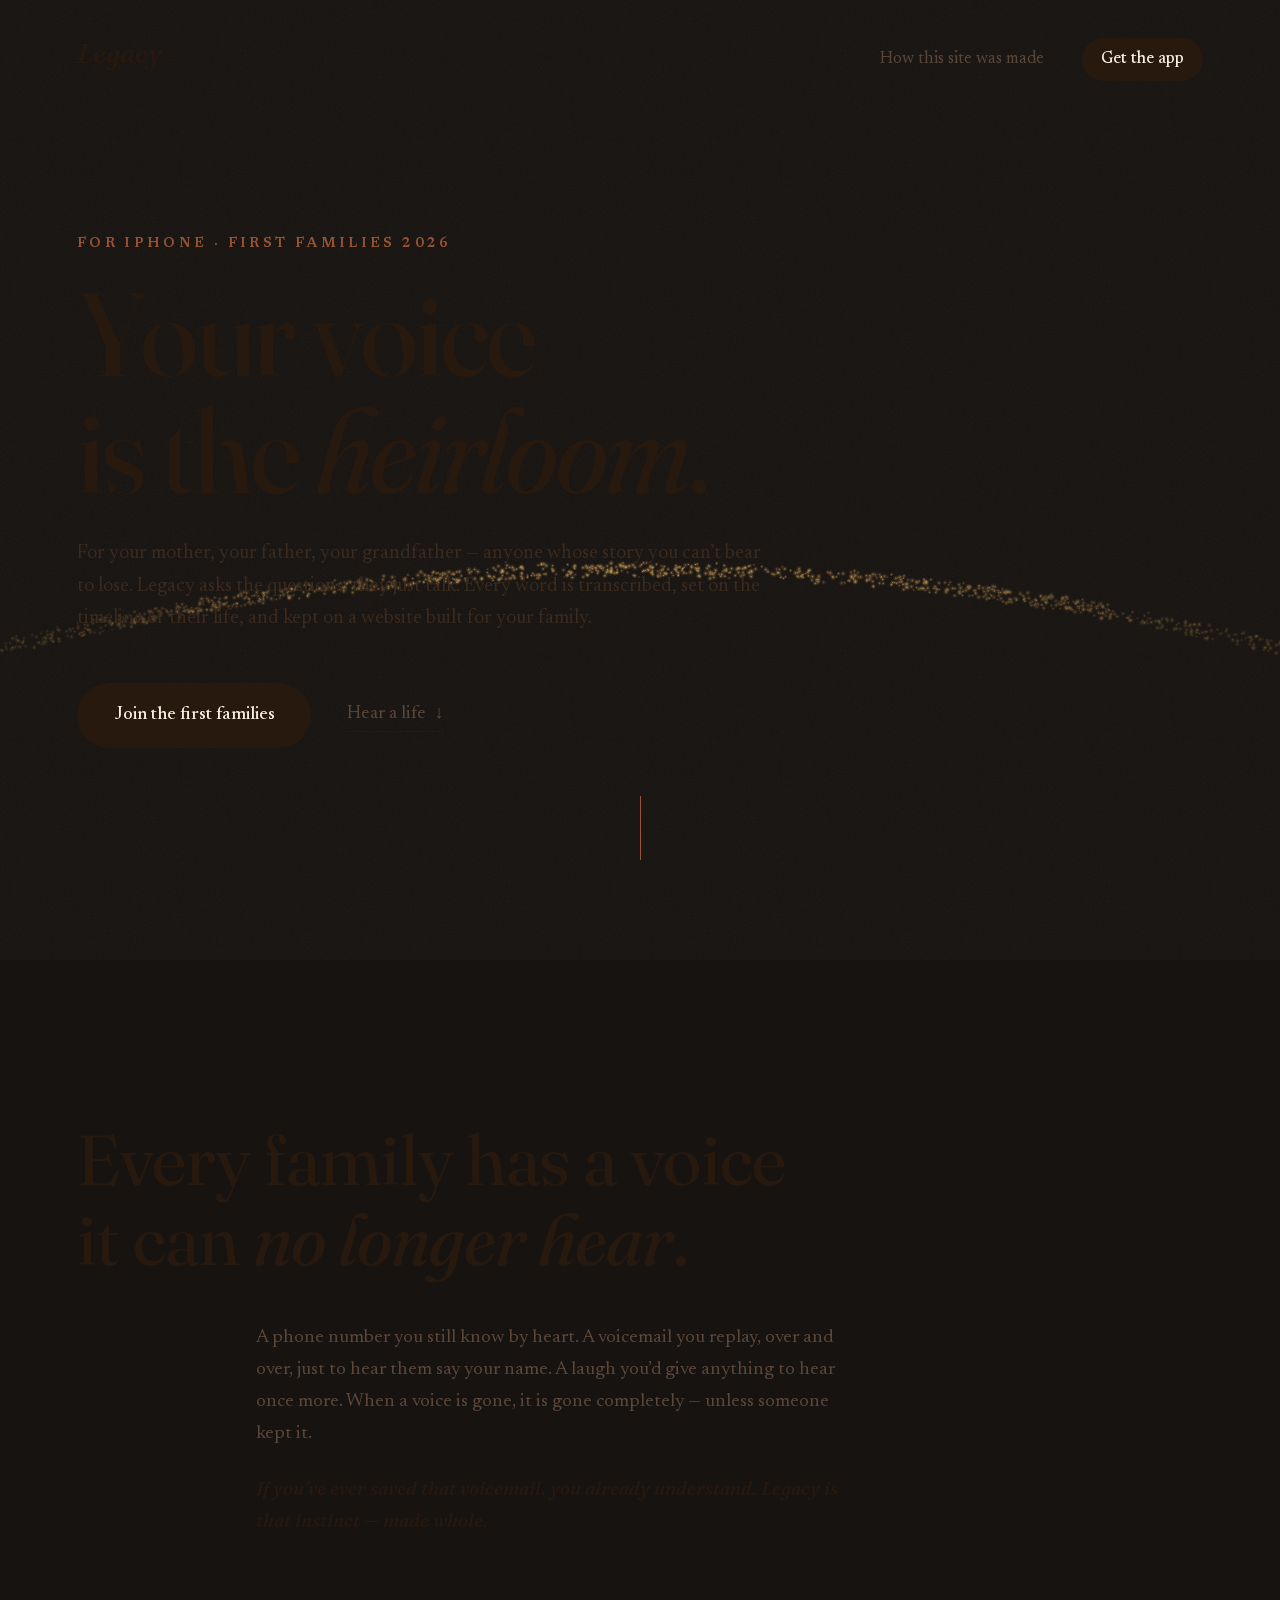
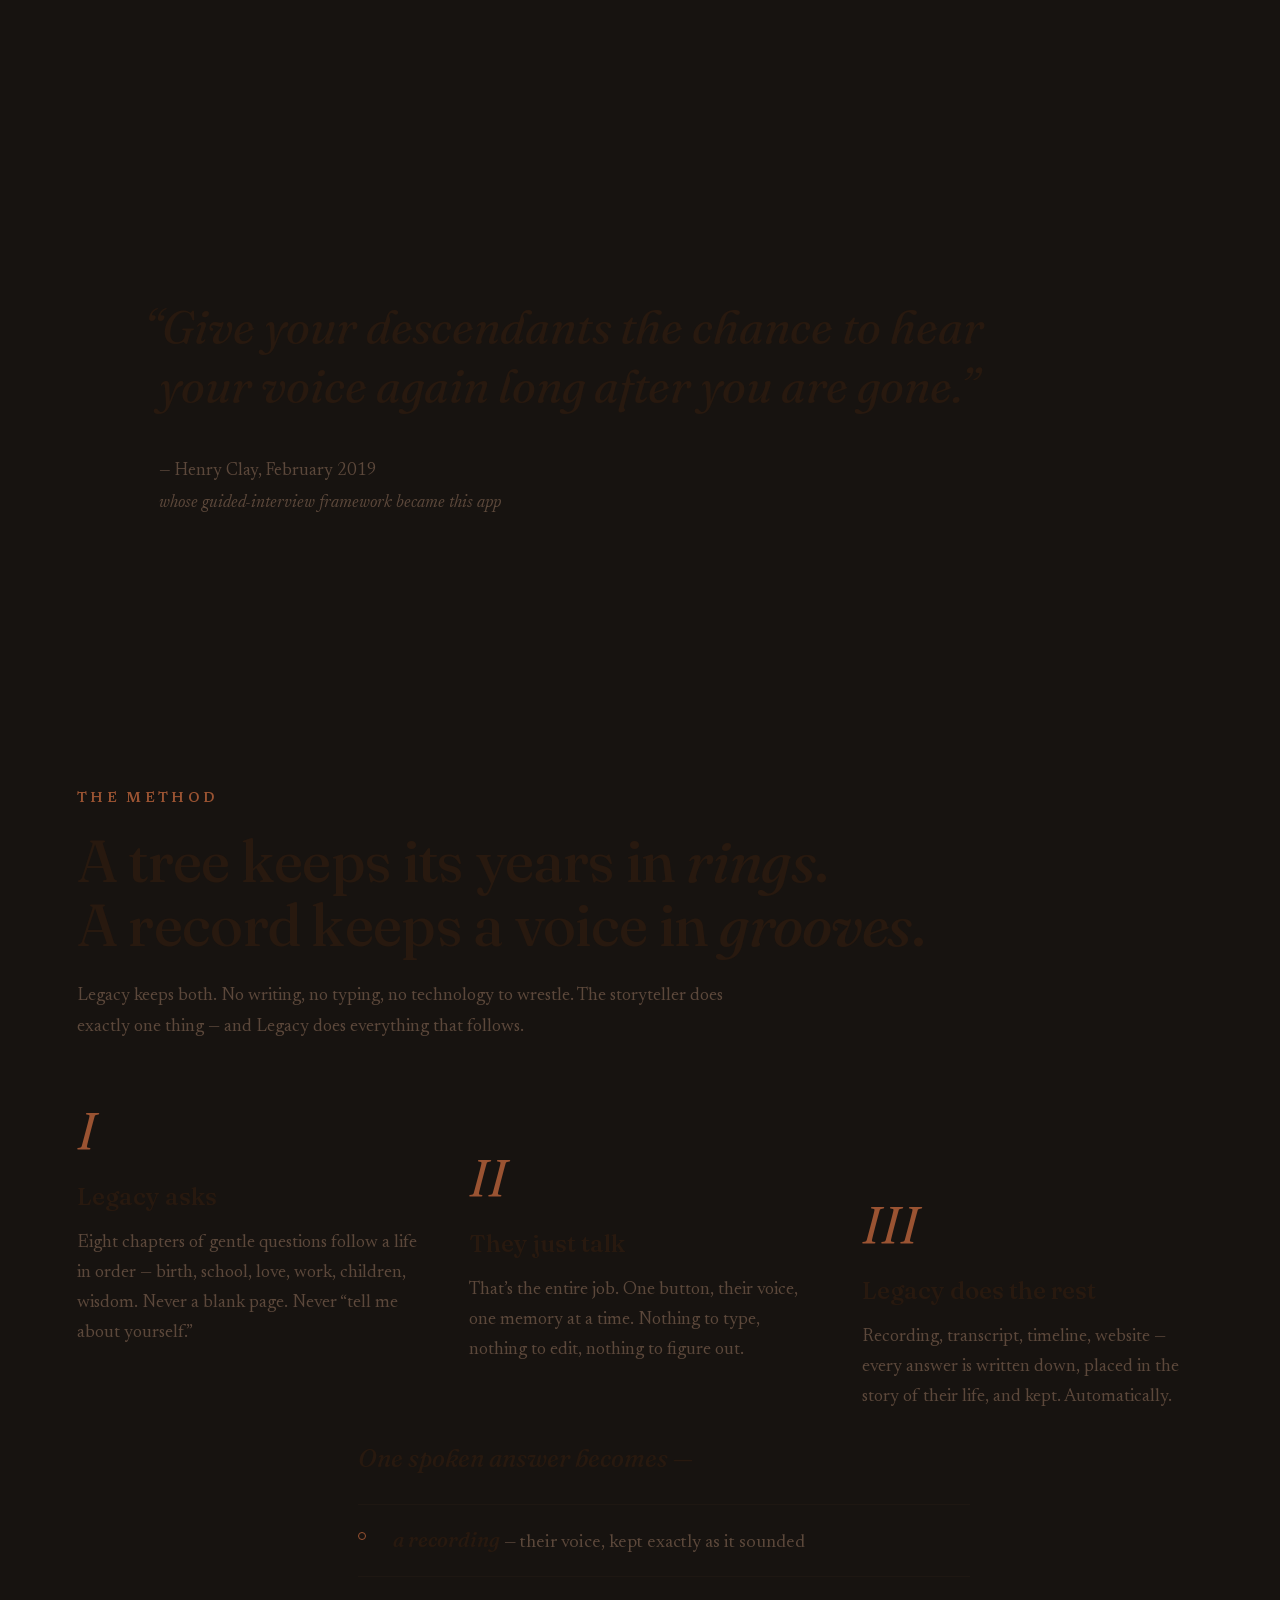
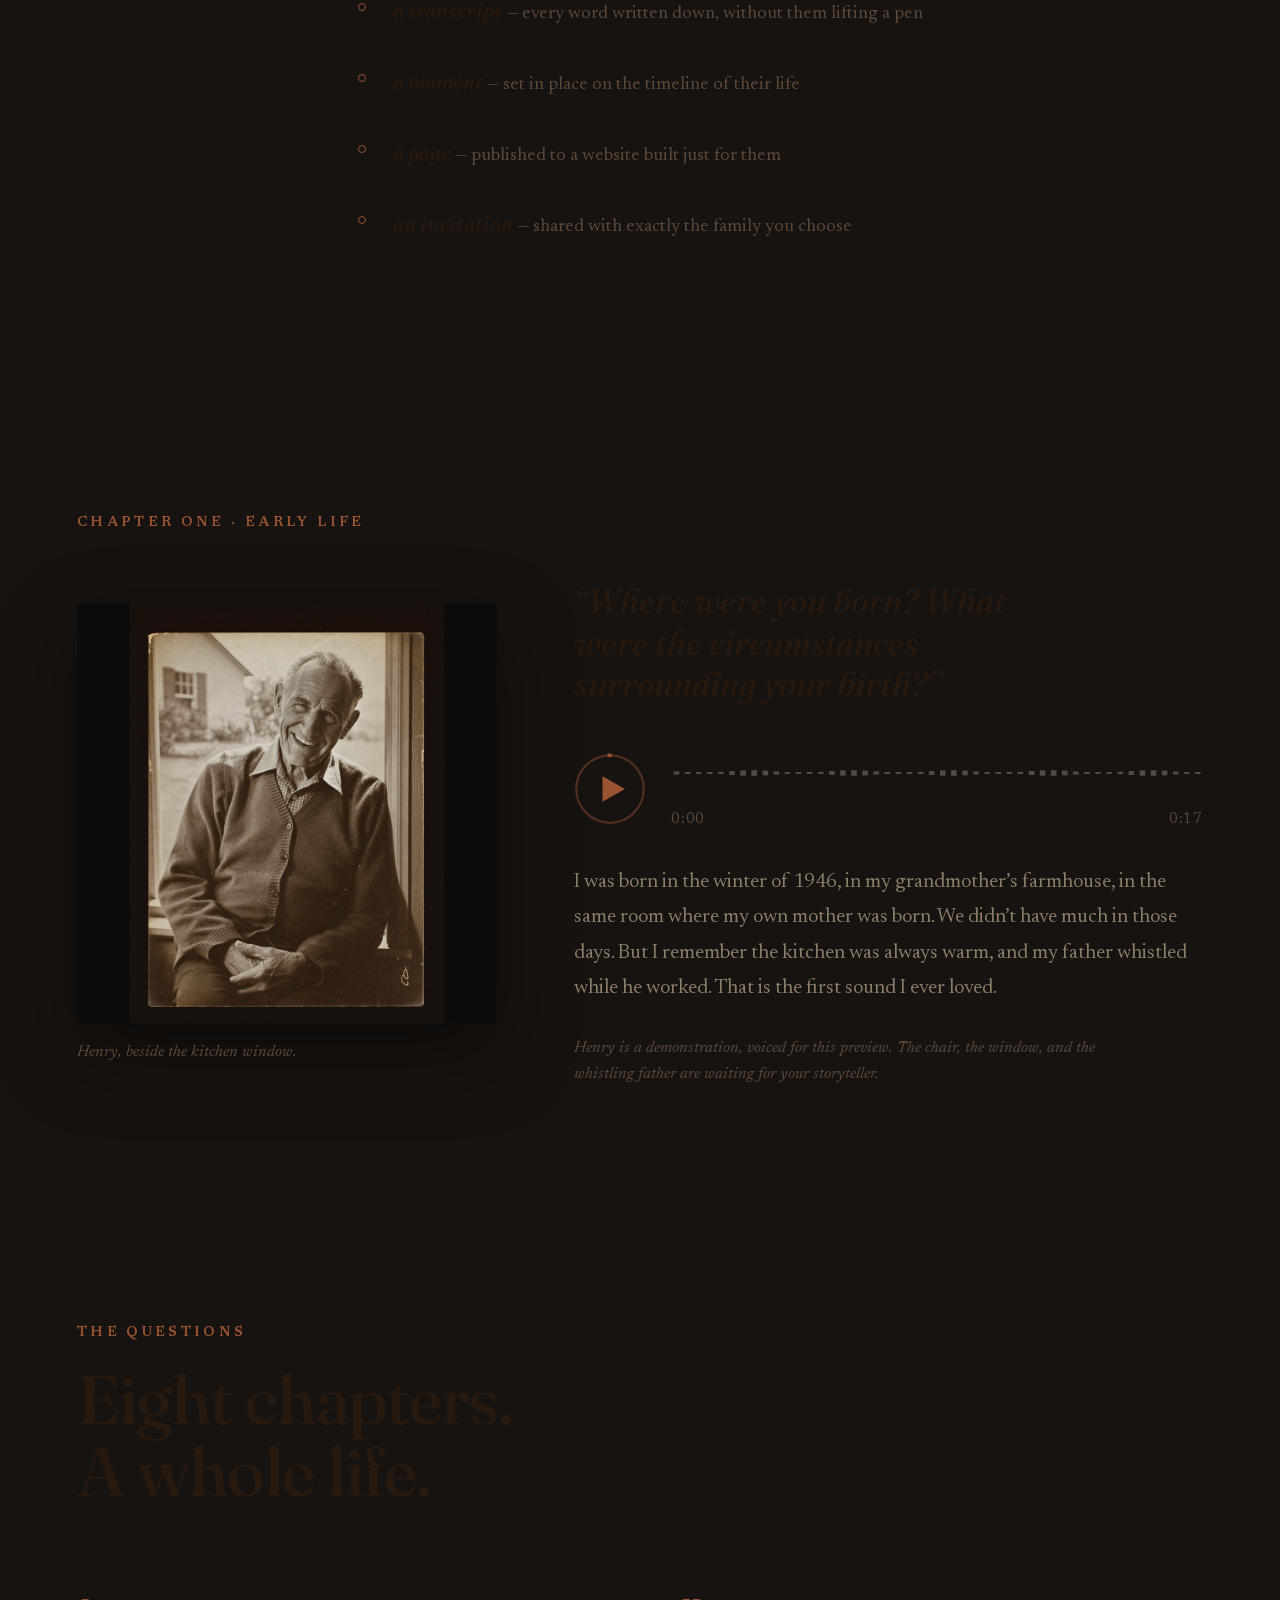
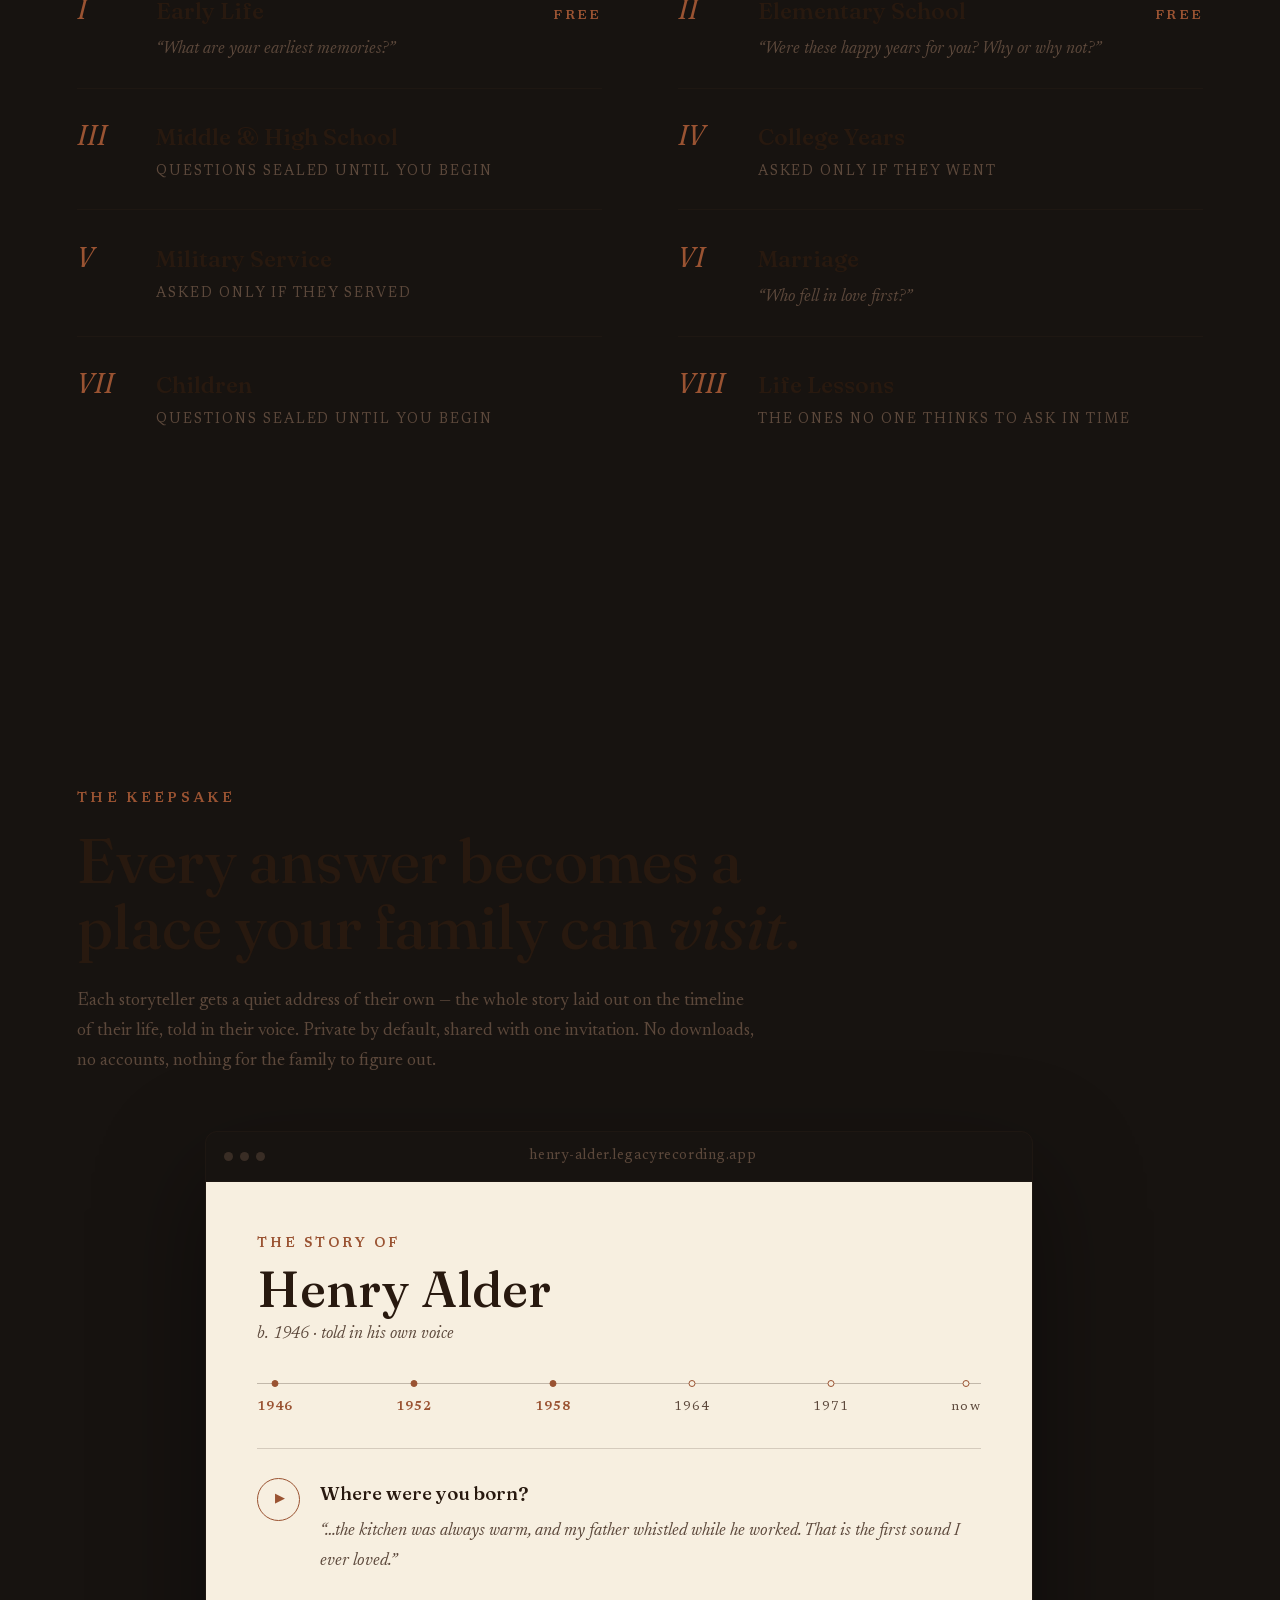
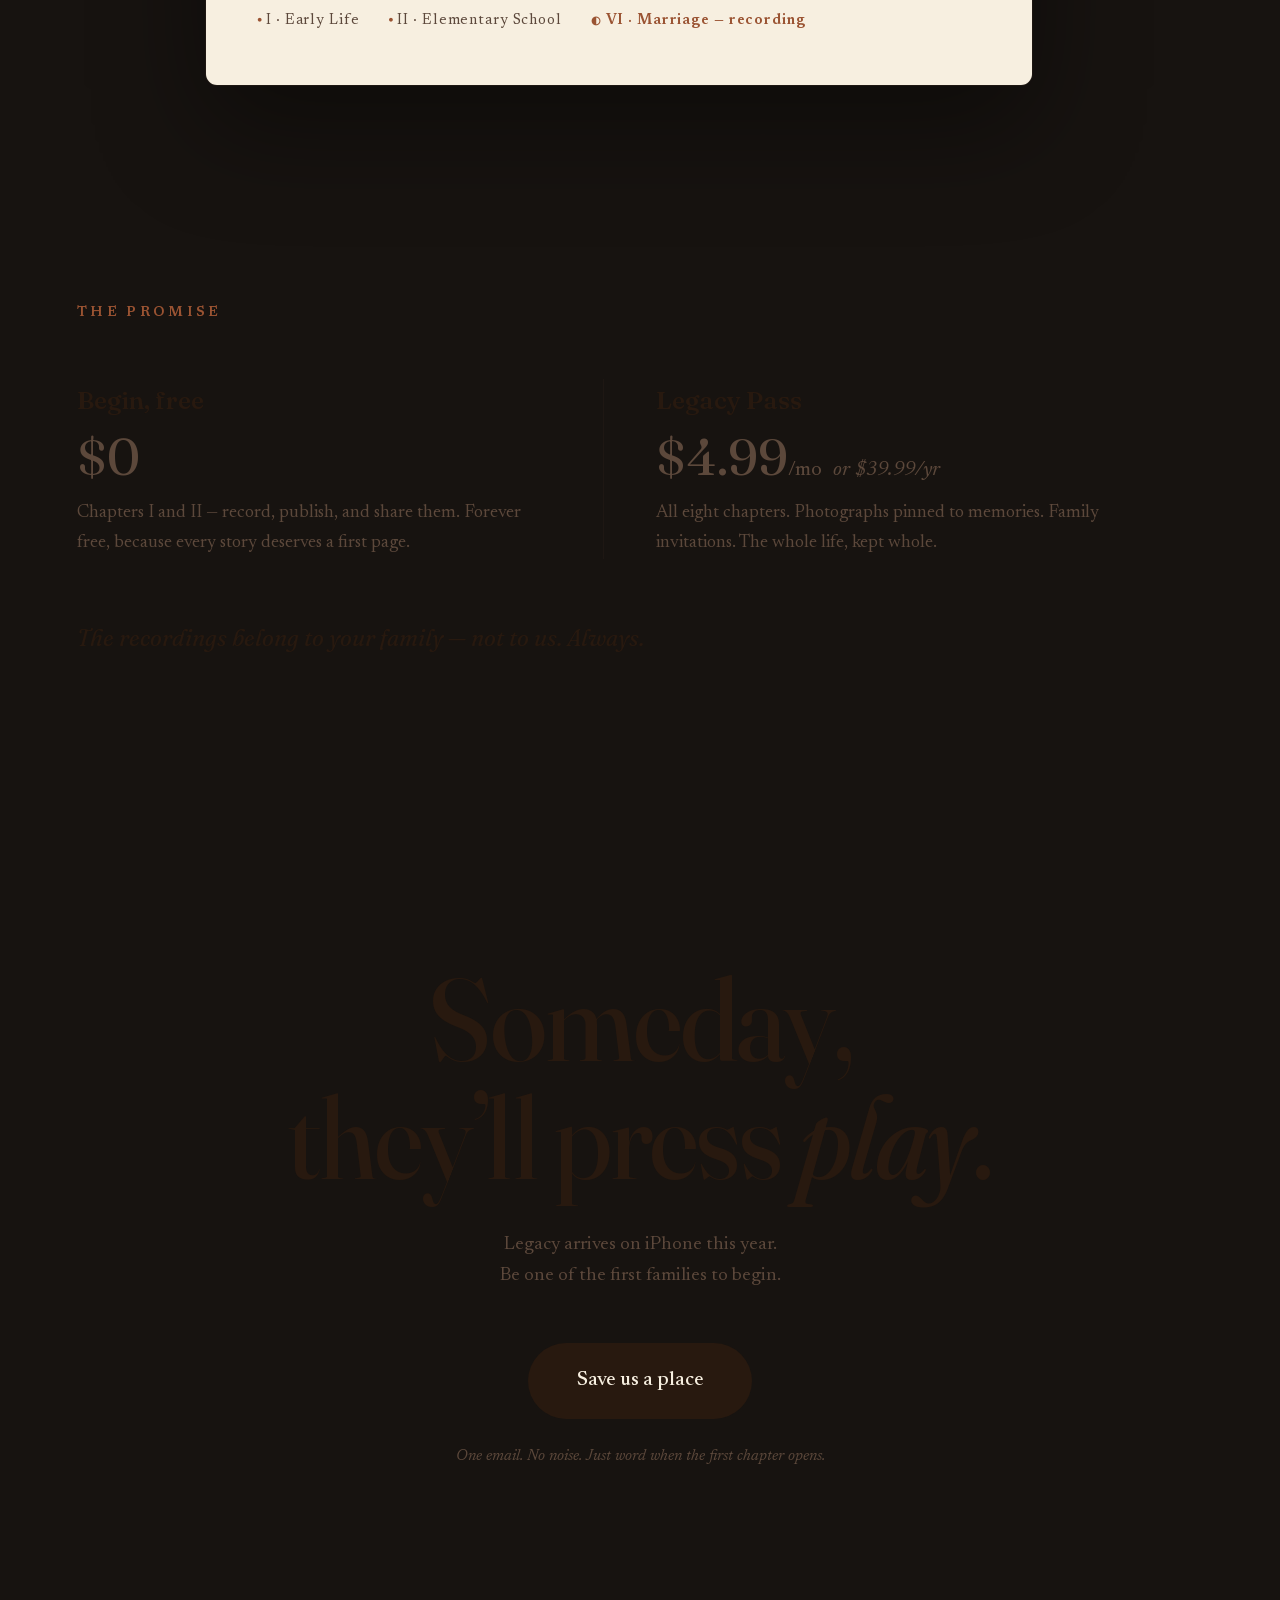
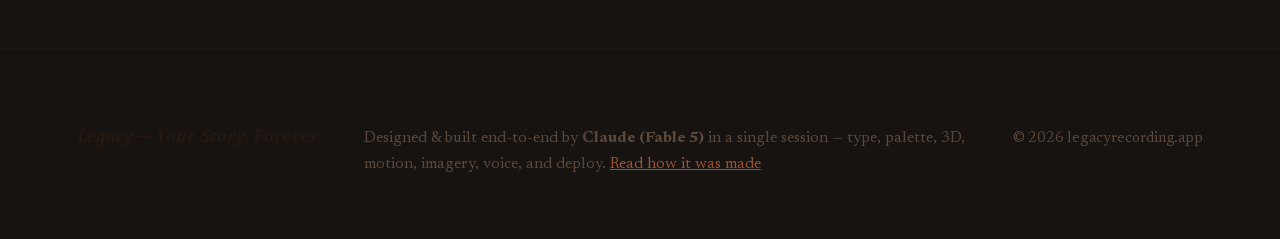
==== index.html @ a1d58a08 "Copy: sell the ease — they talk, Legacy does the rest Voicemail line + echo in the descent, effortle" ====
<!doctype html>
<!-- ═══════════════════════════════════════════════════════════════════
     LEGACY — YOUR STORY, FOREVER · legacyrecording.app
     Design direction: "The Grooves of a Life" — a cinematic descent from
     parchment daylight into a candlelit family archive, built on
     concentric rings: tree rings, record grooves, sound waves.
     Designed & built end-to-end by Claude (Fable 5). See /guide.
     ═══════════════════════════════════════════════════════════════════ -->
<html lang="en">
<head>
<meta charset="utf-8">
<meta name="viewport" content="width=device-width, initial-scale=1">
<title>Legacy — Your Story, Forever</title>
<meta name="description" content="Legacy guides the people you love through a recorded interview of their whole life — one gentle question at a time. Their voice becomes a place your family keeps forever.">
<link rel="icon" href="/assets/img/favicon.svg" type="image/svg+xml">
<meta property="og:title" content="Legacy — Your Story, Forever">
<meta property="og:description" content="One day, their voice will be your family’s most precious thing. Keep it.">
<meta property="og:image" content="https://legacyrecording.app/assets/img/og.jpg">
<meta property="og:url" content="https://legacyrecording.app">
<meta property="og:type" content="website">
<meta name="twitter:card" content="summary_large_image">
<meta name="theme-color" content="#151009">
<link rel="preload" href="/assets/fonts/fraunces.woff2" as="font" type="font/woff2" crossorigin>
<link rel="preload" href="/assets/fonts/newsreader.woff2" as="font" type="font/woff2" crossorigin>
<link rel="stylesheet" href="/css/main.css">
</head>
<body data-stage="dawn">

<canvas id="loom" aria-hidden="true"></canvas>
<div class="grain" aria-hidden="true"></div>

<header class="masthead">
  <a class="wordmark" href="/">Legacy</a>
  <nav aria-label="Site">
    <a class="nav-link" href="/guide/">How this site was made</a>
    <a class="nav-cta" href="#waitlist">Get the app</a>
  </nav>
</header>

<main>

  <!-- ── I · DAWN ─────────────────────────────────────────────── -->
  <section class="hero" id="top" data-scene="disc">
    <p class="kicker reveal">For iPhone · first families 2026</p>
    <h1 class="reveal">
      <span class="line">Your voice</span>
      <span class="line">is the <em class="wonk">heirloom</em>.</span>
    </h1>
    <p class="lede reveal">
      For your mother, your father, your grandfather — anyone whose story you
      can&rsquo;t bear to lose. Legacy asks the questions; they just talk.
      Every word is transcribed, set on the timeline of their life, and kept
      on a website built for your family.
    </p>
    <div class="hero-actions reveal">
      <a class="btn-primary" href="#waitlist">Join the first families</a>
      <a class="btn-quiet" href="#listen">Hear a life<span class="arrow">↓</span></a>
    </div>
    <div class="scroll-cue" aria-hidden="true"><span></span></div>
  </section>

  <!-- ── II · THE DESCENT ─────────────────────────────────────── -->
  <section class="descent" data-scene="thread">
    <p class="vast reveal">Every family has a voice<br>it can <em>no longer hear</em>.</p>
    <p class="descent-body reveal">
      A phone number you still know by heart. A voicemail you replay, over
      and over, just to hear them say your name. A laugh you&rsquo;d give
      anything to hear once more. When a voice is gone, it is gone
      completely — unless someone kept it.
    </p>
    <p class="descent-body descent-echo reveal">
      If you&rsquo;ve ever saved that voicemail, you already understand.
      Legacy is that instinct — made whole.
    </p>
  </section>

  <blockquote class="testament" data-scene="thread">
    <p class="reveal">“Give your descendants the chance to hear your voice again
    long after you are gone.”</p>
    <footer class="reveal">— Henry Clay, February 2019<span class="cite-note">whose
    guided-interview framework became this app</span></footer>
  </blockquote>

  <!-- ── III · THE METHOD ─────────────────────────────────────── -->
  <section class="method" data-scene="rings">
    <p class="kicker reveal">The method</p>
    <h2 class="reveal">A tree keeps its years in <em>rings</em>.<br>
        A record keeps a voice in <em>grooves</em>.</h2>
    <p class="method-lede reveal">Legacy keeps both. No writing, no typing,
      no technology to wrestle. The storyteller does exactly one thing —
      and Legacy does everything that follows.</p>

    <ol class="steps">
      <li class="reveal">
        <span class="numeral">I</span>
        <h3>Legacy asks</h3>
        <p>Eight chapters of gentle questions follow a life in order — birth,
        school, love, work, children, wisdom. Never a blank page. Never
        “tell me about yourself.”</p>
      </li>
      <li class="reveal">
        <span class="numeral">II</span>
        <h3>They just talk</h3>
        <p>That&rsquo;s the entire job. One button, their voice, one memory at
        a time. Nothing to type, nothing to edit, nothing to figure out.</p>
      </li>
      <li class="reveal">
        <span class="numeral">III</span>
        <h3>Legacy does the rest</h3>
        <p>Recording, transcript, timeline, website — every answer is written
        down, placed in the story of their life, and kept. Automatically.</p>
      </li>
    </ol>

    <div class="becomes">
      <p class="becomes-title reveal">One spoken answer becomes —</p>
      <ol class="becomes-list">
        <li class="reveal"><em>a recording</em> — their voice, kept exactly as it sounded</li>
        <li class="reveal"><em>a transcript</em> — every word written down, without them lifting a pen</li>
        <li class="reveal"><em>a moment</em> — set in place on the timeline of their life</li>
        <li class="reveal"><em>a page</em> — published to a website built just for them</li>
        <li class="reveal"><em>an invitation</em> — shared with exactly the family you choose</li>
      </ol>
    </div>
  </section>

  <!-- ── IV · THE LISTENING ROOM ──────────────────────────────── -->
  <section class="listening" id="listen" data-scene="wave">
    <p class="kicker reveal">Chapter one · Early life</p>
    <div class="listening-grid">
      <figure class="portrait reveal">
        <video id="portraitVideo" playsinline muted loop preload="none"
               poster="/assets/img/portrait.jpg" aria-label="An old sepia photograph of Henry, smiling beside a farmhouse window, gently coming to life"></video>
        <figcaption>Henry, beside the kitchen window.</figcaption>
      </figure>
      <div class="player-column">
        <p class="asked reveal"><em>“Where were you born? What were the
        circumstances surrounding your birth?”</em></p>
        <div class="player reveal" id="player">
          <button id="playBtn" class="play-btn" aria-label="Play Henry’s answer">
            <svg viewBox="0 0 48 48" aria-hidden="true">
              <circle class="ring-base" cx="24" cy="24" r="22.5"/>
              <circle class="ring-progress" id="ringProgress" cx="24" cy="24" r="22.5" pathLength="100"/>
              <path class="ic-play" d="M19 15.5v17l15-8.5z"/>
              <g class="ic-pause"><rect x="17" y="15" width="4.5" height="18" rx="1"/><rect x="26.5" y="15" width="4.5" height="18" rx="1"/></g>
            </svg>
          </button>
          <div class="player-meta">
            <canvas id="waveCanvas" aria-hidden="true"></canvas>
            <div class="player-time"><span id="timeNow">0:00</span><span id="timeEnd">0:17</span></div>
          </div>
        </div>
        <p class="transcript" id="transcript" aria-live="off"></p>
        <p class="demo-note reveal">Henry is a demonstration, voiced for this
        preview. The chair, the window, and the whistling father are waiting
        for your storyteller.</p>
      </div>
    </div>
    <audio id="answerAudio" src="/assets/audio/first-sound.m4a" preload="metadata"></audio>
  </section>

  <!-- ── V · THE QUESTIONS ────────────────────────────────────── -->
  <section class="chapters" data-scene="arcs">
    <p class="kicker reveal">The questions</p>
    <h2 class="reveal">Eight chapters.<br>A whole life.</h2>
    <ol class="toc">
      <li class="reveal"><span class="toc-num">I</span>
        <div><h3>Early Life</h3>
        <p class="toc-tease"><em>“What are your earliest memories?”</em></p></div>
        <span class="toc-tag free">free</span></li>
      <li class="reveal"><span class="toc-num">II</span>
        <div><h3>Elementary School</h3>
        <p class="toc-tease"><em>“Were these happy years for you? Why or why not?”</em></p></div>
        <span class="toc-tag free">free</span></li>
      <li class="reveal"><span class="toc-num">III</span>
        <div><h3>Middle &amp; High School</h3>
        <p class="toc-tease sealed">questions sealed until you begin</p></div></li>
      <li class="reveal"><span class="toc-num">IV</span>
        <div><h3>College Years</h3>
        <p class="toc-tease sealed">asked only if they went</p></div></li>
      <li class="reveal"><span class="toc-num">V</span>
        <div><h3>Military Service</h3>
        <p class="toc-tease sealed">asked only if they served</p></div></li>
      <li class="reveal"><span class="toc-num">VI</span>
        <div><h3>Marriage</h3>
        <p class="toc-tease"><em>“Who fell in love first?”</em></p></div></li>
      <li class="reveal"><span class="toc-num">VII</span>
        <div><h3>Children</h3>
        <p class="toc-tease sealed">questions sealed until you begin</p></div></li>
      <li class="reveal"><span class="toc-num">VIII</span>
        <div><h3>Life Lessons</h3>
        <p class="toc-tease sealed">the ones no one thinks to ask in time</p></div></li>
    </ol>
    <p class="toc-coda reveal">Five dozen questions in all — sequenced so the
    easy ones open the door, and the important ones walk through it.</p>
  </section>

  <!-- ── VI · THE KEEPSAKE ────────────────────────────────────── -->
  <section class="keepsake" data-scene="arcs">
    <p class="kicker reveal">The keepsake</p>
    <h2 class="reveal">Every answer becomes a<br>place your family can <em>visit</em>.</h2>
    <p class="keepsake-lede reveal">Each storyteller gets a quiet address of
    their own — the whole story laid out on the timeline of their life, told
    in their voice. Private by default, shared with one invitation. No
    downloads, no accounts, nothing for the family to figure out.</p>

    <div class="browser reveal" role="img" aria-label="Preview of a personal legacy website at henry-alder.legacyrecording.app">
      <div class="browser-bar"><span class="dot"></span><span class="dot"></span><span class="dot"></span>
        <span class="browser-url">henry-alder.legacyrecording.app</span></div>
      <div class="browser-page">
        <p class="bp-eyebrow">The story of</p>
        <p class="bp-name">Henry Alder</p>
        <p class="bp-dates">b. 1946 · told in his own voice</p>
        <div class="bp-timeline" aria-hidden="true">
          <span class="tl-year on">1946</span>
          <span class="tl-year on">1952</span>
          <span class="tl-year on">1958</span>
          <span class="tl-year">1964</span>
          <span class="tl-year">1971</span>
          <span class="tl-year">now</span>
        </div>
        <div class="bp-row"><span class="bp-play" aria-hidden="true">▶</span>
          <div><p class="bp-q">Where were you born?</p>
          <p class="bp-a">“…the kitchen was always warm, and my father whistled
          while he worked. That is the first sound I ever loved.”</p></div></div>
        <div class="bp-chapters">
          <span class="done">I · Early Life</span>
          <span class="done">II · Elementary School</span>
          <span class="now">VI · Marriage — recording</span>
        </div>
      </div>
    </div>
  </section>

  <!-- ── VII · THE PROMISE ────────────────────────────────────── -->
  <section class="promise" data-scene="arcs">
    <p class="kicker reveal">The promise</p>
    <div class="tiers">
      <div class="tier reveal">
        <h3>Begin, free</h3>
        <p class="tier-price">$0</p>
        <p>Chapters I and II — record, publish, and share them. Forever free,
        because every story deserves a first page.</p>
      </div>
      <div class="tier reveal">
        <h3>Legacy Pass</h3>
        <p class="tier-price">$4.99<span>/mo</span> <span class="tier-alt">or $39.99/yr</span></p>
        <p>All eight chapters. Photographs pinned to memories. Family
        invitations. The whole life, kept whole.</p>
      </div>
    </div>
    <p class="promise-coda reveal">The recordings belong to your family —
    not to us. Always.</p>
  </section>

  <!-- ── VIII · RETURN TO DAWN ────────────────────────────────── -->
  <section class="finale" id="waitlist" data-scene="embers">
    <h2 class="reveal">Someday,<br>they&rsquo;ll press <em class="wonk">play</em>.</h2>
    <p class="finale-body reveal">Legacy arrives on iPhone this year. Be one
    of the first families to begin.</p>
    <a class="btn-primary btn-grand reveal" href="mailto:hello@legacyrecording.app?subject=Save%20us%20a%20place&body=We%20have%20a%20voice%20we%20want%20to%20keep.">Save us a place</a>
    <p class="finale-fine reveal">One email. No noise. Just word when the first
    chapter opens.</p>
  </section>

</main>

<footer class="colophon">
  <p class="colo-brand">Legacy — Your Story, Forever</p>
  <p class="colo-made">Designed &amp; built end-to-end by <strong>Claude
  (Fable&nbsp;5)</strong> in a single session — type, palette, 3D, motion,
  imagery, voice, and deploy. <a href="/guide/">Read how it was made</a></p>
  <p class="colo-legal">© 2026 legacyrecording.app</p>
</footer>

<script src="/js/main.js" defer></script>
</body>
</html>
---- css/main.css ----
/* ═══════════════════════════════════════════════════════════════════
   LEGACY — "The Grooves of a Life"
   Parchment dawn → candlelit archive → dawn again.
   Type: Fraunces (display, wonky old-style) + Newsreader (editorial body)
   ═══════════════════════════════════════════════════════════════════ */

@font-face {
  font-family: 'Fraunces';
  src: url('/assets/fonts/fraunces.woff2') format('woff2');
  font-weight: 100 900;
  font-style: normal;
  font-display: swap;
}
@font-face {
  font-family: 'Fraunces';
  src: url('/assets/fonts/fraunces-italic.woff2') format('woff2');
  font-weight: 100 900;
  font-style: italic;
  font-display: swap;
}
@font-face {
  font-family: 'Newsreader';
  src: url('/assets/fonts/newsreader.woff2') format('woff2');
  font-weight: 200 800;
  font-style: normal;
  font-display: swap;
}
@font-face {
  font-family: 'Newsreader';
  src: url('/assets/fonts/newsreader-italic.woff2') format('woff2');
  font-weight: 200 800;
  font-style: italic;
  font-display: swap;
}

/* ── Tokens ─────────────────────────────────────────────────────── */
:root {
  /* parchment world */
  --parchment:      oklch(95.5% 0.022 84);
  --parchment-deep: oklch(90% 0.032 80);
  --ink:            oklch(30% 0.032 55);
  --ink-strong:     oklch(23% 0.03 55);
  --ink-soft:       oklch(42% 0.035 55);

  /* archive world */
  --dark:      oklch(16% 0.018 55);
  --dark-2:    oklch(20.5% 0.024 58);
  --cream:     oklch(91% 0.032 82);
  --cream-dim: oklch(76% 0.038 80);
  --gold:      oklch(80% 0.112 84);
  --gold-soft: oklch(70% 0.1 78);
  --copper:    oklch(62% 0.105 50);
  --copper-deep: oklch(52% 0.105 45);

  --ease: cubic-bezier(0.16, 1, 0.3, 1);       /* expo-out */
  --ease-soft: cubic-bezier(0.25, 1, 0.5, 1);  /* quart-out */

  --measure: 38rem;
  --gutter: clamp(1.4rem, 6vw, 6.5rem);

  font-size: clamp(15px, 0.42vw + 13.7px, 18px);
}

/* stage-driven roles (JS flips body[data-stage]) */
body[data-stage="dawn"], body[data-stage="dawn2"] {
  --fg: var(--ink);
  --fg-strong: var(--ink-strong);
  --fg-dim: var(--ink-soft);
  --accent: var(--copper-deep);
  --hairline: oklch(30% 0.032 55 / 0.22);
  --btn-bg: var(--ink-strong);
  --btn-fg: var(--parchment);
  --focus: var(--copper-deep);
}
body[data-stage="night"], body[data-stage="ember"] {
  --fg: var(--cream);
  --fg-strong: var(--cream);
  --fg-dim: var(--cream-dim);
  --accent: var(--gold);
  --hairline: oklch(91% 0.032 82 / 0.16);
  --btn-bg: var(--gold);
  --btn-fg: var(--dark);
  --focus: var(--gold);
}

/* ── Base ───────────────────────────────────────────────────────── */
*, *::before, *::after { box-sizing: border-box; margin: 0; }

html { scroll-behavior: smooth; }

body {
  background-color: #F2ECDD; /* JS animates this continuously on scroll */
  color: var(--fg);
  font-family: 'Newsreader', Georgia, serif;
  font-optical-sizing: auto;
  line-height: 1.68;
  transition: color 0.9s ease;
  overflow-x: clip;
  -webkit-font-smoothing: antialiased;
}

::selection { background: var(--copper); color: var(--parchment); }

a { color: inherit; }

:focus-visible {
  outline: 2px solid var(--focus);
  outline-offset: 4px;
  border-radius: 2px;
}

/* ── Canvas + grain ─────────────────────────────────────────────── */
#loom {
  position: fixed; inset: 0;
  width: 100%; height: 100%;
  z-index: 0;
  pointer-events: none;
}
.grain {
  position: fixed; inset: -60px;
  z-index: 1;
  pointer-events: none;
  opacity: 0.05;
  background-image: url("data:image/svg+xml,%3Csvg xmlns='http://www.w3.org/2000/svg' width='300' height='300'%3E%3Cfilter id='n'%3E%3CfeTurbulence type='fractalNoise' baseFrequency='0.85' numOctaves='2' stitchTiles='stitch'/%3E%3CfeColorMatrix type='saturate' values='0'/%3E%3C/filter%3E%3Crect width='300' height='300' filter='url(%23n)'/%3E%3C/svg%3E");
  animation: grain-drift 1.1s steps(3) infinite;
}
@keyframes grain-drift {
  0%   { transform: translate(0, 0); }
  33%  { transform: translate(18px, -26px); }
  66%  { transform: translate(-22px, 12px); }
  100% { transform: translate(0, 0); }
}

main, .masthead, .colophon { position: relative; z-index: 2; }

/* ── Masthead ───────────────────────────────────────────────────── */
.masthead {
  position: fixed; top: 0; left: 0; right: 0;
  z-index: 10;
  display: flex; align-items: baseline; justify-content: space-between;
  padding: clamp(1rem, 2.4vw, 1.8rem) var(--gutter);
}
.wordmark {
  font-family: 'Fraunces', serif;
  font-style: italic;
  font-weight: 560;
  font-size: 1.5rem;
  text-decoration: none;
  color: var(--fg-strong);
  transition: color 0.9s ease;
}
.masthead nav { display: flex; gap: clamp(1rem, 3vw, 2.2rem); align-items: baseline; }
.nav-link {
  font-size: 0.92rem;
  color: var(--fg-dim);
  text-decoration: none;
  border-bottom: 1px solid transparent;
  transition: color 0.4s ease, border-color 0.4s ease;
}
.nav-link:hover { color: var(--fg-strong); border-bottom-color: var(--accent); }
.nav-cta {
  font-size: 0.92rem; font-weight: 500;
  text-decoration: none;
  color: var(--btn-fg);
  background: var(--btn-bg);
  padding: 0.45em 1.15em;
  border-radius: 999px;
  transition: background 0.9s ease, color 0.9s ease, transform 0.35s var(--ease-soft);
}
.nav-cta:hover { transform: translateY(-1.5px); }

/* ── Shared text roles ──────────────────────────────────────────── */
.kicker {
  font-size: 0.78rem;
  font-weight: 600;
  letter-spacing: 0.24em;
  text-transform: uppercase;
  color: var(--accent);
  transition: color 0.9s ease;
}
h1, h2, .vast, .bp-name {
  font-family: 'Fraunces', serif;
  font-optical-sizing: auto;
  color: var(--fg-strong);
  transition: color 0.9s ease;
}
em { font-style: italic; }
.wonk { font-variation-settings: "WONK" 1, "SOFT" 30; }

/* staged reveal (JS adds .in) */
.reveal {
  opacity: 0;
  transform: translateY(26px);
  filter: blur(7px);
  transition:
    opacity 1.05s var(--ease),
    transform 1.05s var(--ease),
    filter 1.05s var(--ease);
  transition-delay: var(--d, 0s);
}
.reveal.in { opacity: 1; transform: none; filter: none; }

/* ── I · Hero ───────────────────────────────────────────────────── */
.hero {
  position: relative;
  min-height: 100svh;
  display: flex; flex-direction: column; justify-content: center;
  padding: 0 var(--gutter);
  padding-top: 9vh;
}
.hero h1 {
  font-size: clamp(3.1rem, 9.2vw, 7.6rem);
  font-weight: 470;
  line-height: 0.99;
  letter-spacing: -0.018em;
  margin: 1.1rem 0 1.6rem;
  max-width: 12ch;
}
.hero h1 .line { display: block; }
.hero h1 em { font-weight: 420; }
/* headline lines rise one after the other */
.hero h1.reveal { opacity: 1; transform: none; filter: none; }
.hero h1 .line {
  opacity: 0;
  transform: translateY(32px);
  filter: blur(8px);
  transition: opacity 1.15s var(--ease), transform 1.15s var(--ease), filter 1.15s var(--ease);
  transition-delay: var(--d, 0s);
}
.hero h1 .line:nth-child(2) { transition-delay: calc(var(--d, 0s) + 0.16s); }
.hero h1.in .line { opacity: 1; transform: none; filter: none; }
.lede {
  font-size: clamp(1.08rem, 1.45vw, 1.32rem);
  max-width: var(--measure);
  color: var(--fg);
}
.hero-actions {
  display: flex; align-items: center; gap: 2rem;
  margin-top: 2.6rem;
  flex-wrap: wrap;
}
.btn-primary {
  display: inline-block;
  background: var(--btn-bg);
  color: var(--btn-fg);
  text-decoration: none;
  font-weight: 500;
  font-size: 1.02rem;
  padding: 0.95em 2em;
  border-radius: 999px;
  transition: background 0.9s ease, color 0.9s ease,
              transform 0.4s var(--ease), box-shadow 0.4s var(--ease);
}
.btn-primary:hover { transform: translateY(-2px); }
.btn-primary:active { transform: translateY(0); }
.btn-quiet {
  font-size: 1.02rem;
  color: var(--fg-dim);
  text-decoration: none;
  border-bottom: 1px solid var(--hairline);
  padding-bottom: 2px;
  transition: color 0.4s ease, border-color 0.4s ease;
}
.btn-quiet:hover { color: var(--fg-strong); border-bottom-color: var(--accent); }
.btn-quiet .arrow { display: inline-block; margin-left: 0.45em; transition: transform 0.4s var(--ease); }
.btn-quiet:hover .arrow { transform: translateY(3px); }

.scroll-cue {
  position: absolute; bottom: 4.5vh; left: 50%;
  width: 1px; height: 64px;
  background: var(--hairline);
  overflow: hidden;
}
.scroll-cue span {
  position: absolute; inset: 0;
  background: var(--accent);
  transform-origin: top;
  animation: cue 2.6s var(--ease) infinite;
}
@keyframes cue {
  0% { transform: scaleY(0); transform-origin: top; }
  45% { transform: scaleY(1); transform-origin: top; }
  55% { transform: scaleY(1); transform-origin: bottom; }
  100% { transform: scaleY(0); transform-origin: bottom; }
}

/* ── II · Descent ───────────────────────────────────────────────── */
.descent {
  min-height: 95vh;
  display: flex; flex-direction: column; justify-content: center;
  padding: 18vh var(--gutter);
}
.vast {
  font-size: clamp(2.1rem, 5.6vw, 4.6rem);
  font-weight: 430;
  font-style: normal;
  line-height: 1.12;
  letter-spacing: -0.01em;
  max-width: 18ch;
}
.vast em { font-weight: 460; }
.descent-body {
  margin-top: 2.4rem;
  margin-left: clamp(0rem, 14vw, 16rem);   /* asymmetric drift */
  max-width: 34rem;
  font-size: clamp(1.05rem, 1.3vw, 1.25rem);
  color: var(--fg-dim);
  transition: color 0.9s ease;
}
.descent-echo {
  margin-top: 1.3rem;
  font-family: 'Fraunces', serif;
  font-style: italic;
  font-weight: 460;
  color: var(--fg-strong);
}

.testament {
  padding: 16vh var(--gutter) 20vh;
  max-width: 62rem;
  margin-inline: auto;
}
.testament p {
  font-family: 'Fraunces', serif;
  font-style: italic;
  font-weight: 420;
  font-size: clamp(1.7rem, 3.6vw, 3rem);
  line-height: 1.28;
  color: var(--fg-strong);
  transition: color 0.9s ease;
  text-wrap: balance;
  text-indent: -0.48ch;   /* hang the opening quote */
}
.testament footer {
  margin-top: 2.2rem;
  font-size: 0.95rem;
  color: var(--fg-dim);
  transition: color 0.9s ease;
}
.cite-note { display: block; margin-top: 0.2rem; font-style: italic; }

/* ── III · Method ───────────────────────────────────────────────── */
.method { padding: 10vh var(--gutter) 14vh; }
.method h2 {
  font-size: clamp(2rem, 4.6vw, 3.8rem);
  font-weight: 480;
  line-height: 1.08;
  letter-spacing: -0.012em;
  margin: 1rem 0 1.4rem;
  max-width: 24ch;
}
.method-lede { max-width: var(--measure); color: var(--fg-dim); transition: color 0.9s ease; }

.steps {
  list-style: none;
  padding: 0;
  margin-top: clamp(3rem, 7vh, 5.5rem);
  display: grid;
  grid-template-columns: repeat(3, 1fr);
  gap: clamp(2rem, 4vw, 4rem);
}
.steps li:nth-child(2) { transform: translateY(2.6rem); }
.steps li:nth-child(3) { transform: translateY(5.2rem); }
.steps li.reveal { transition-property: opacity, filter; } /* keep stagger offsets */
.steps li.reveal:not(.in) { opacity: 0; filter: blur(7px); }
.numeral {
  display: block;
  font-family: 'Fraunces', serif;
  font-style: italic;
  font-weight: 380;
  font-size: clamp(2.6rem, 4vw, 3.6rem);
  color: var(--accent);
  line-height: 1;
  margin-bottom: 1.1rem;
  transition: color 0.9s ease;
}
.steps h3 {
  font-family: 'Fraunces', serif;
  font-weight: 540;
  font-size: 1.35rem;
  margin-bottom: 0.6rem;
  color: var(--fg-strong);
  transition: color 0.9s ease;
}
.steps p { color: var(--fg-dim); font-size: 1rem; transition: color 0.9s ease; }

/* the ledger: what one answer becomes */
.becomes {
  margin-top: clamp(4.5rem, 10vh, 7.5rem);
  margin-left: clamp(0rem, 22vw, 24rem);   /* deep asymmetric drift */
  max-width: 34rem;
}
.becomes-title {
  font-family: 'Fraunces', serif;
  font-style: italic;
  font-weight: 460;
  font-size: 1.35rem;
  color: var(--fg-strong);
  transition: color 0.9s ease;
}
.becomes-list {
  list-style: none;
  padding: 0;
  margin-top: 1.4rem;
}
.becomes-list li {
  position: relative;
  padding: 0.95rem 0 0.95rem 1.9rem;
  border-top: 1px solid var(--hairline);
  color: var(--fg-dim);
  font-size: 1.02rem;
  transition: color 0.9s ease, border-color 0.9s ease;
}
.becomes-list li::before {
  content: '';
  position: absolute;
  left: 0; top: 1.45rem;
  width: 8px; height: 8px;
  border-radius: 50%;
  border: 1.5px solid var(--accent);
  transition: border-color 0.9s ease;
}
.becomes-list em {
  font-family: 'Fraunces', serif;
  font-style: italic;
  font-weight: 520;
  font-size: 1.1em;
  color: var(--fg-strong);
  transition: color 0.9s ease;
}

/* ── IV · Listening room ────────────────────────────────────────── */
.listening { padding: 14vh var(--gutter); }
.listening-grid {
  display: grid;
  grid-template-columns: minmax(280px, 420px) 1fr;
  gap: clamp(2.5rem, 6vw, 6rem);
  align-items: center;
  margin-top: 2.5rem;
}
.portrait { position: relative; }
.portrait video, .portrait img {
  width: 100%;
  display: block;
  border-radius: 4px;
  box-shadow: 0 30px 80px oklch(0% 0 0 / 0.45);
}
.portrait figcaption {
  margin-top: 0.9rem;
  font-size: 0.88rem;
  font-style: italic;
  color: var(--fg-dim);
  transition: color 0.9s ease;
}
.asked {
  font-family: 'Fraunces', serif;
  font-size: clamp(1.5rem, 2.6vw, 2.2rem);
  font-weight: 440;
  line-height: 1.25;
  color: var(--fg-strong);
  max-width: 22ch;
  transition: color 0.9s ease;
}
.player {
  display: flex; align-items: center; gap: 1.4rem;
  margin-top: 2.2rem;
}
.play-btn {
  flex: none;
  width: 72px; height: 72px;
  background: none; border: 0; padding: 0;
  cursor: pointer;
  color: var(--accent);
  transition: color 0.9s ease, transform 0.4s var(--ease);
}
.play-btn:hover { transform: scale(1.05); }
.play-btn svg { width: 100%; height: 100%; }
.play-btn circle { fill: none; stroke: currentColor; stroke-width: 1.5; }
.play-btn .ring-base { opacity: 0.45; }
.play-btn .ring-progress {
  stroke-width: 2.5;
  stroke-linecap: round;
  stroke-dasharray: 100;
  stroke-dashoffset: 100;
  transform: rotate(-90deg);
  transform-origin: center;
}
.play-btn path, .play-btn rect { fill: currentColor; }
.play-btn .ic-pause { display: none; }
.player.playing .ic-pause { display: block; }
.player.playing .ic-play { display: none; }
.player-meta { flex: 1; min-width: 0; }
#waveCanvas { width: 100%; height: 56px; display: block; }
.player-time {
  display: flex; justify-content: space-between;
  font-size: 0.82rem;
  letter-spacing: 0.06em;
  color: var(--fg-dim);
  margin-top: 0.4rem;
  font-variant-numeric: tabular-nums;
  transition: color 0.9s ease;
}
.transcript {
  margin-top: 1.8rem;
  max-width: 36rem;
  font-size: 1.12rem;
  line-height: 1.75;
  min-height: 5.2em;
}
.transcript .w { color: oklch(60% 0.035 78); transition: color 0.45s ease; }
.transcript .w.lit { color: var(--cream); }
.demo-note {
  margin-top: 1.6rem;
  font-size: 0.88rem;
  font-style: italic;
  color: var(--fg-dim);
  max-width: 32rem;
  transition: color 0.9s ease;
}

/* ── V · Chapters ───────────────────────────────────────────────── */
.chapters { padding: 12vh var(--gutter); }
.chapters h2 {
  font-size: clamp(2.2rem, 5.4vw, 4.4rem);
  font-weight: 480;
  line-height: 1.04;
  letter-spacing: -0.014em;
  margin-top: 1rem;
}
.toc {
  list-style: none;
  padding: 0;
  margin-top: clamp(2.8rem, 6vh, 4.5rem);
  display: grid;
  grid-template-columns: 1fr 1fr;
  column-gap: clamp(2.5rem, 6vw, 7rem);
}
.toc li {
  display: grid;
  grid-template-columns: 3.2rem 1fr auto;
  gap: 1.2rem;
  align-items: baseline;
  padding: 1.35rem 0;
  border-top: 1px solid var(--hairline);
  transition: border-color 0.9s ease;
}
.toc-num {
  font-family: 'Fraunces', serif;
  font-style: italic;
  font-weight: 380;
  font-size: 1.5rem;
  color: var(--accent);
  transition: color 0.9s ease;
}
.toc h3 {
  font-family: 'Fraunces', serif;
  font-weight: 530;
  font-size: 1.28rem;
  color: var(--fg-strong);
  transition: color 0.9s ease;
}
.toc-tease { font-size: 0.95rem; color: var(--fg-dim); margin-top: 0.25rem; transition: color 0.9s ease; }
.toc-tease.sealed {
  font-size: 0.78rem;
  letter-spacing: 0.14em;
  text-transform: uppercase;
  font-style: normal;
}
.toc-tag {
  font-size: 0.72rem;
  letter-spacing: 0.18em;
  text-transform: uppercase;
  font-weight: 600;
  color: var(--accent);
  transition: color 0.9s ease;
}
.toc-coda {
  margin-top: 3rem;
  max-width: var(--measure);
  color: var(--fg-dim);
  font-style: italic;
  transition: color 0.9s ease;
}

/* ── VI · Keepsake ──────────────────────────────────────────────── */
.keepsake { padding: 12vh var(--gutter); }
.keepsake h2 {
  font-size: clamp(2rem, 4.8vw, 3.9rem);
  font-weight: 480;
  line-height: 1.07;
  margin-top: 1rem;
  max-width: 24ch;
}
.keepsake-lede { max-width: var(--measure); margin-top: 1.4rem; color: var(--fg-dim); transition: color 0.9s ease; }

.browser {
  margin-top: clamp(3rem, 6vh, 5rem);
  max-width: 46rem;
  margin-left: clamp(0rem, 10vw, 10rem);   /* drift right, asymmetric */
  border: 1px solid var(--hairline);
  border-radius: 12px;
  overflow: hidden;
  box-shadow: 0 40px 110px oklch(0% 0 0 / 0.4);
  transition: border-color 0.9s ease;
}
.browser-bar {
  display: flex; align-items: center; gap: 7px;
  padding: 0.7rem 1rem;
  border-bottom: 1px solid var(--hairline);
  transition: border-color 0.9s ease;
}
.browser-bar .dot {
  width: 9px; height: 9px; border-radius: 50%;
  background: var(--fg-dim);
  opacity: 0.5;
}
.browser-url {
  margin-inline: auto;
  font-size: 0.8rem;
  letter-spacing: 0.04em;
  color: var(--fg-dim);
  transition: color 0.9s ease;
}
.browser-page {
  background: var(--parchment);
  color: var(--ink);
  padding: clamp(1.8rem, 4vw, 3.2rem);
}
.bp-eyebrow {
  font-size: 0.75rem; letter-spacing: 0.22em; text-transform: uppercase;
  color: var(--copper-deep); font-weight: 600;
}
.bp-name {
  font-size: clamp(2rem, 4vw, 2.9rem);
  font-weight: 500;
  color: var(--ink-strong);
  line-height: 1.05;
  margin-top: 0.35rem;
}
.bp-dates { font-size: 0.92rem; font-style: italic; color: var(--ink-soft); margin-top: 0.3rem; }
.bp-timeline {
  display: flex;
  justify-content: space-between;
  border-top: 1px solid oklch(30% 0.032 55 / 0.28);
  padding-top: 0.65rem;
  margin-top: 1.9rem;
}
.tl-year {
  position: relative;
  font-size: 0.72rem;
  letter-spacing: 0.08em;
  color: var(--ink-soft);
  font-variant-numeric: tabular-nums;
}
.tl-year::before {
  content: '';
  position: absolute;
  top: calc(-0.65rem - 4px);
  left: 50%;
  transform: translateX(-50%);
  width: 7px; height: 7px;
  border-radius: 50%;
  background: var(--parchment);
  border: 1.5px solid var(--copper-deep);
}
.tl-year.on { color: var(--copper-deep); font-weight: 600; }
.tl-year.on::before { background: var(--copper-deep); }

.bp-row {
  display: flex; gap: 1.1rem;
  margin-top: 1.7rem;
  padding-top: 1.6rem;
  border-top: 1px solid oklch(30% 0.032 55 / 0.18);
}
.bp-play {
  flex: none;
  width: 2.4rem; height: 2.4rem;
  border: 1px solid var(--copper-deep);
  border-radius: 50%;
  color: var(--copper-deep);
  display: grid; place-items: center;
  font-size: 0.7rem;
  padding-left: 2px;
}
.bp-q { font-family: 'Fraunces', serif; font-weight: 540; font-size: 1.05rem; color: var(--ink-strong); }
.bp-a { font-size: 0.98rem; color: var(--ink-soft); margin-top: 0.4rem; font-style: italic; }
.bp-chapters {
  display: flex; flex-wrap: wrap; gap: 0.6rem 1.6rem;
  margin-top: 1.8rem;
  font-size: 0.82rem;
  letter-spacing: 0.06em;
}
.bp-chapters .done { color: var(--ink-soft); }
.bp-chapters .done::before { content: '● '; font-size: 0.6em; vertical-align: 2px; color: var(--copper-deep); }
.bp-chapters .now { color: var(--copper-deep); font-weight: 600; }
.bp-chapters .now::before { content: '◐ '; font-size: 0.75em; }

/* ── VII · Promise ──────────────────────────────────────────────── */
.promise { padding: 12vh var(--gutter) 14vh; }
.tiers {
  display: grid;
  grid-template-columns: 1fr 1.15fr;
  gap: clamp(2.5rem, 6vw, 6rem);
  margin-top: 3rem;
  max-width: 58rem;
  align-items: start;
}
.tier h3 {
  font-family: 'Fraunces', serif;
  font-weight: 540;
  font-size: 1.4rem;
  color: var(--fg-strong);
  transition: color 0.9s ease;
}
.tier-price {
  font-family: 'Fraunces', serif;
  font-weight: 430;
  font-size: clamp(2.4rem, 4vw, 3.4rem);
  color: var(--accent);
  margin: 0.5rem 0 0.9rem;
  line-height: 1;
  transition: color 0.9s ease;
}
.tier-price span { font-size: 0.4em; color: var(--fg-dim); font-family: 'Newsreader', serif; }
.tier-price .tier-alt { font-style: italic; }
.tier p { color: var(--fg-dim); max-width: 30rem; transition: color 0.9s ease; }
.tiers .tier:nth-child(2) {
  border-left: 1px solid var(--hairline);
  padding-left: clamp(2rem, 4vw, 4rem);
  transition: border-color 0.9s ease;
}
.promise-coda {
  margin-top: 3.4rem;
  font-family: 'Fraunces', serif;
  font-style: italic;
  font-size: 1.25rem;
  color: var(--fg-strong);
  transition: color 0.9s ease;
}

/* ── VIII · Finale ──────────────────────────────────────────────── */
.finale {
  min-height: 96svh;
  display: flex; flex-direction: column;
  justify-content: center; align-items: center;
  text-align: center;
  padding: 10vh var(--gutter);
}
.finale h2 {
  font-size: clamp(3rem, 9vw, 7rem);
  font-weight: 470;
  line-height: 1.02;
  letter-spacing: -0.018em;
}
.finale-body {
  margin-top: 1.8rem;
  font-size: clamp(1.05rem, 1.4vw, 1.3rem);
  color: var(--fg-dim);
  max-width: 30rem;
  text-wrap: balance;
  transition: color 0.9s ease;
}
.btn-grand { margin-top: 2.8rem; font-size: 1.12rem; padding: 1.05em 2.4em; }
.finale-fine { margin-top: 1.4rem; font-size: 0.85rem; font-style: italic; color: var(--fg-dim); transition: color 0.9s ease; }

/* ── Colophon ───────────────────────────────────────────────────── */
.colophon {
  padding: 4rem var(--gutter) 3.4rem;
  border-top: 1px solid var(--hairline);
  display: grid;
  grid-template-columns: auto 1fr auto;
  gap: 2.5rem;
  align-items: baseline;
  transition: border-color 0.9s ease;
}
.colo-brand { font-family: 'Fraunces', serif; font-style: italic; font-weight: 500; color: var(--fg-strong); transition: color 0.9s ease; }
.colo-made { font-size: 0.88rem; color: var(--fg-dim); max-width: 46rem; transition: color 0.9s ease; }
.colo-made a { color: var(--accent); transition: color 0.9s ease; }
.colo-legal { font-size: 0.82rem; color: var(--fg-dim); transition: color 0.9s ease; }

/* ── Responsive ─────────────────────────────────────────────────── */
@media (max-width: 900px) {
  .steps { grid-template-columns: 1fr; gap: 2.6rem; }
  .steps li:nth-child(2), .steps li:nth-child(3) { transform: none; }
  .listening-grid { grid-template-columns: 1fr; }
  .portrait { max-width: 400px; }
  .toc { grid-template-columns: 1fr; }
  .tiers { grid-template-columns: 1fr; }
  .tiers .tier:nth-child(2) { border-left: 0; padding-left: 0; border-top: 1px solid var(--hairline); padding-top: 2.2rem; }
  .colophon { grid-template-columns: 1fr; gap: 1.1rem; }
  .browser { margin-left: 0; }
  .descent-body { margin-left: 0; }
  .becomes { margin-left: 0; }
}
@media (max-width: 620px) {
  .nav-link { display: none; }
  .hero h1 { font-size: clamp(2.7rem, 13.5vw, 4rem); }
  .player { gap: 1rem; }
  .play-btn { width: 60px; height: 60px; }
}

/* ── Reduced motion ─────────────────────────────────────────────── */
@media (prefers-reduced-motion: reduce) {
  html { scroll-behavior: auto; }
  .reveal, .steps li.reveal:not(.in), .hero h1 .line { opacity: 1 !important; transform: none !important; filter: none !important; transition: none !important; }
  .scroll-cue span, .grain { animation: none; }
  .btn-primary, .nav-cta, .play-btn, .btn-quiet .arrow { transition: none; }
}
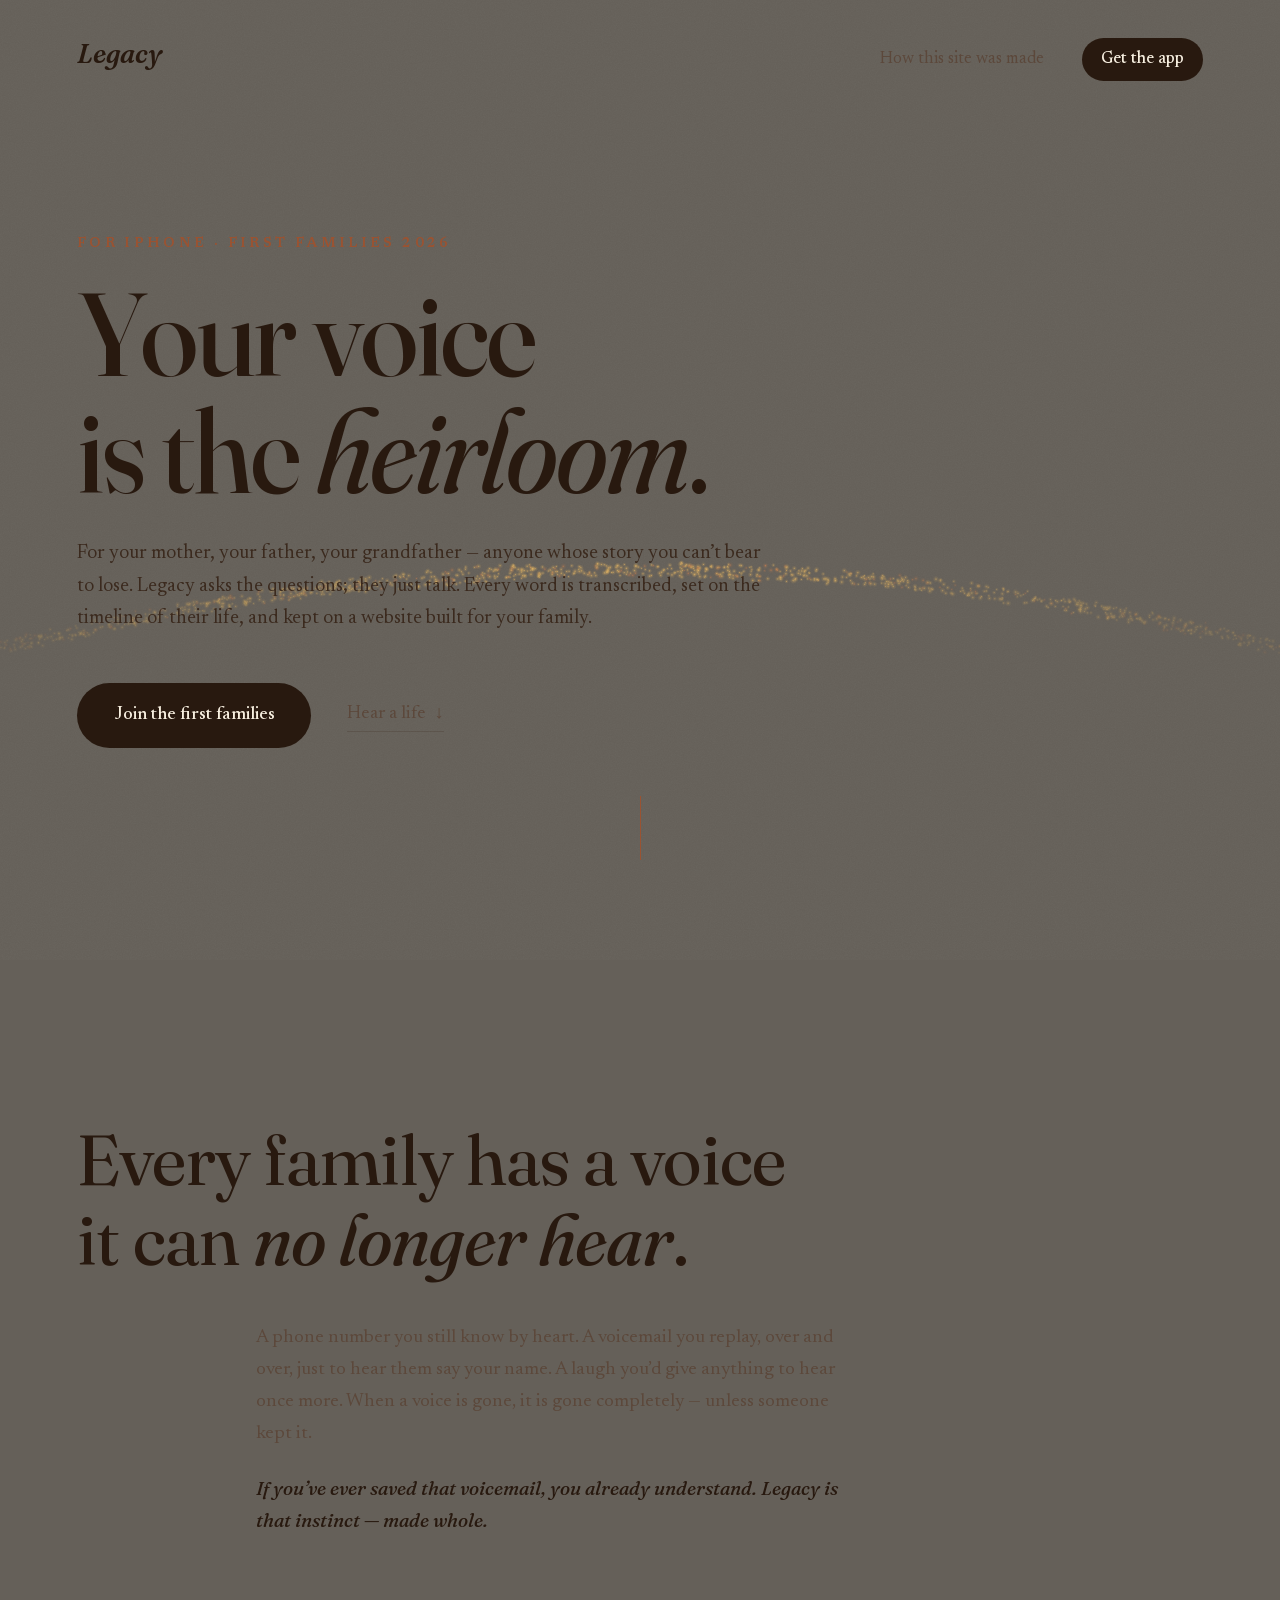
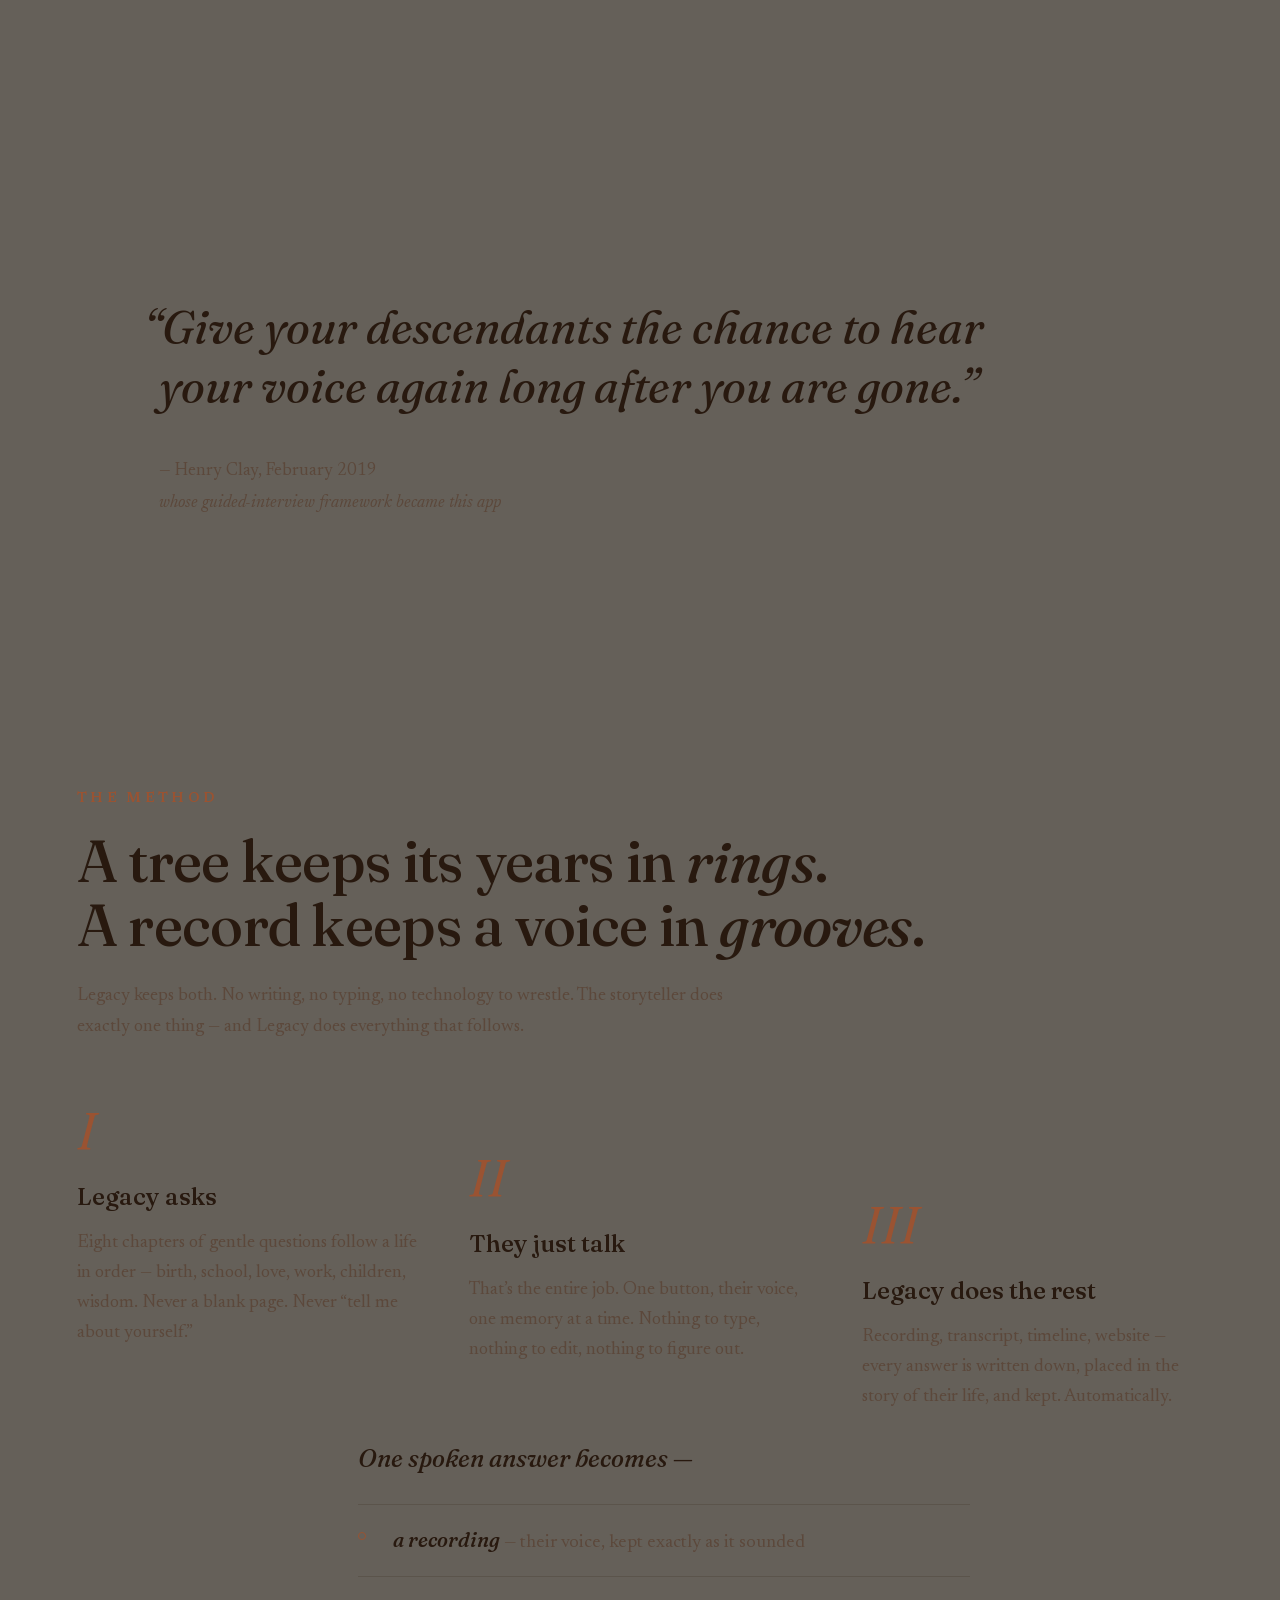
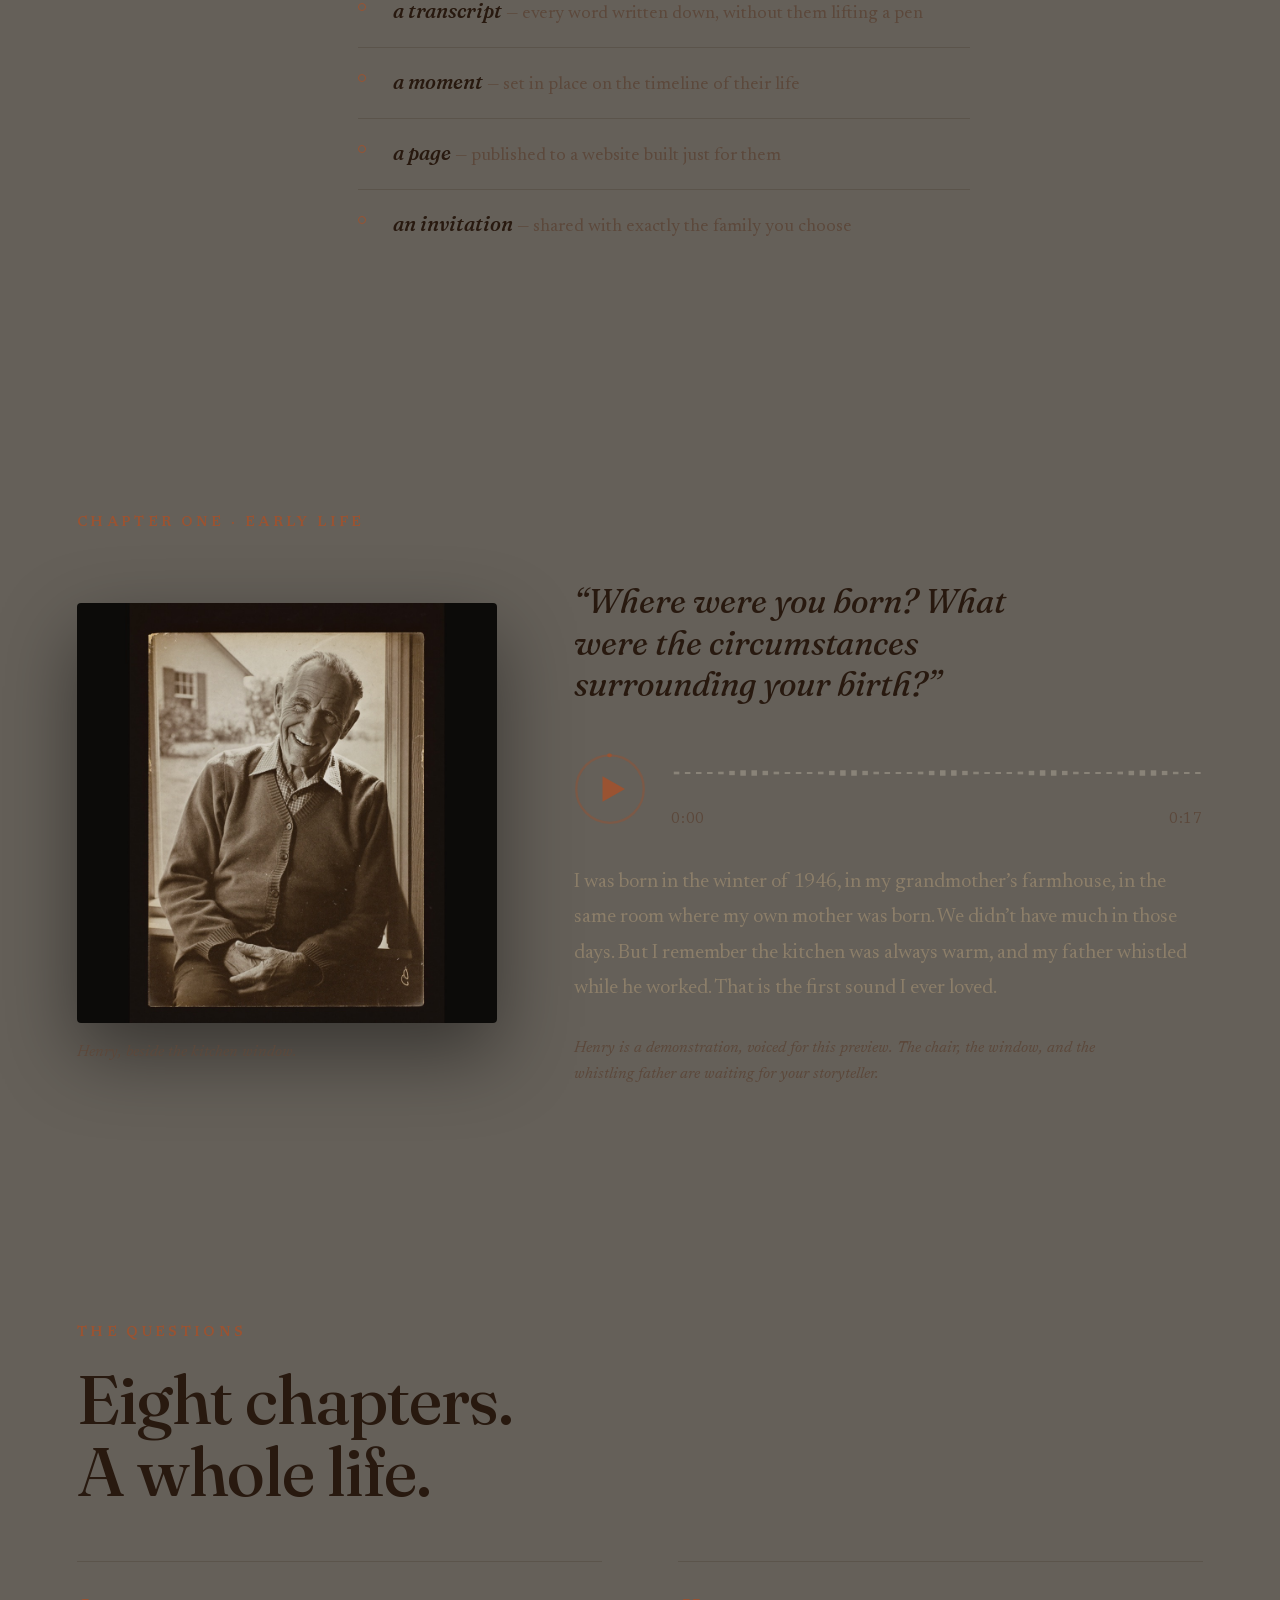
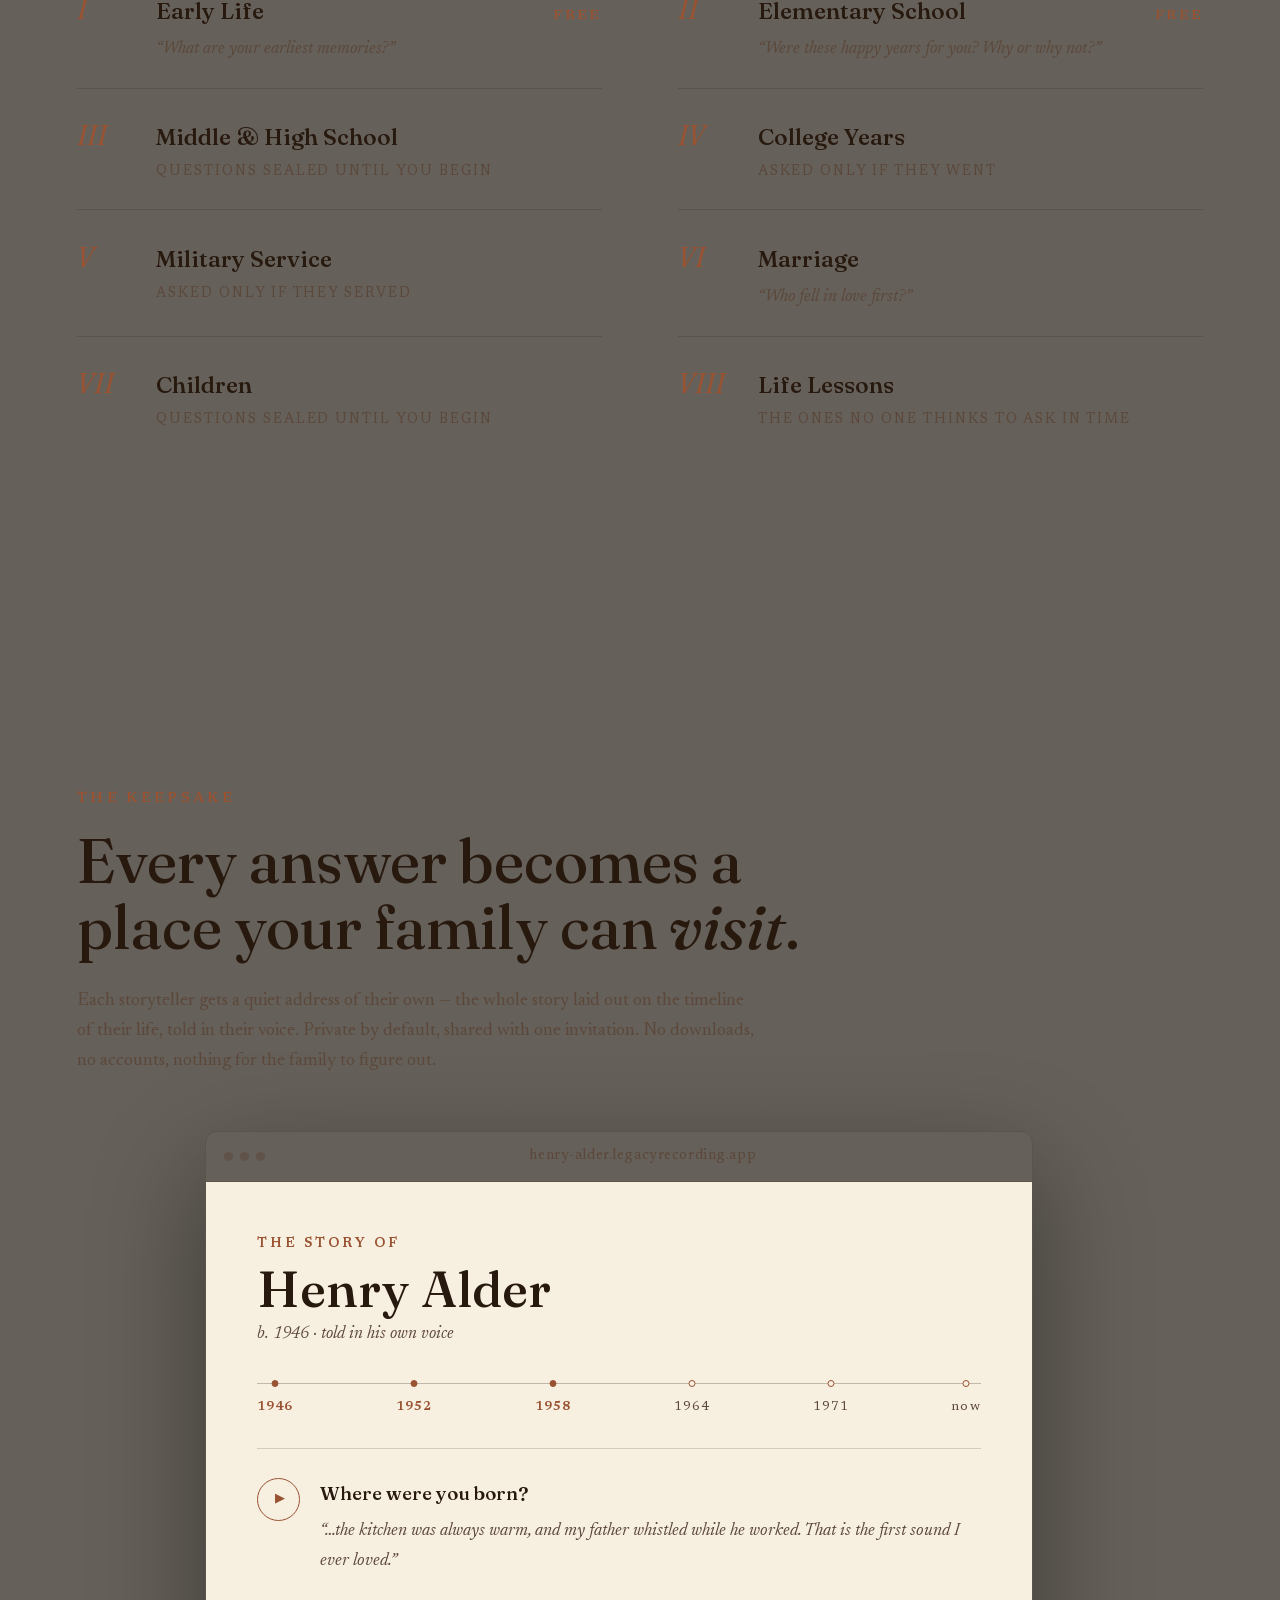
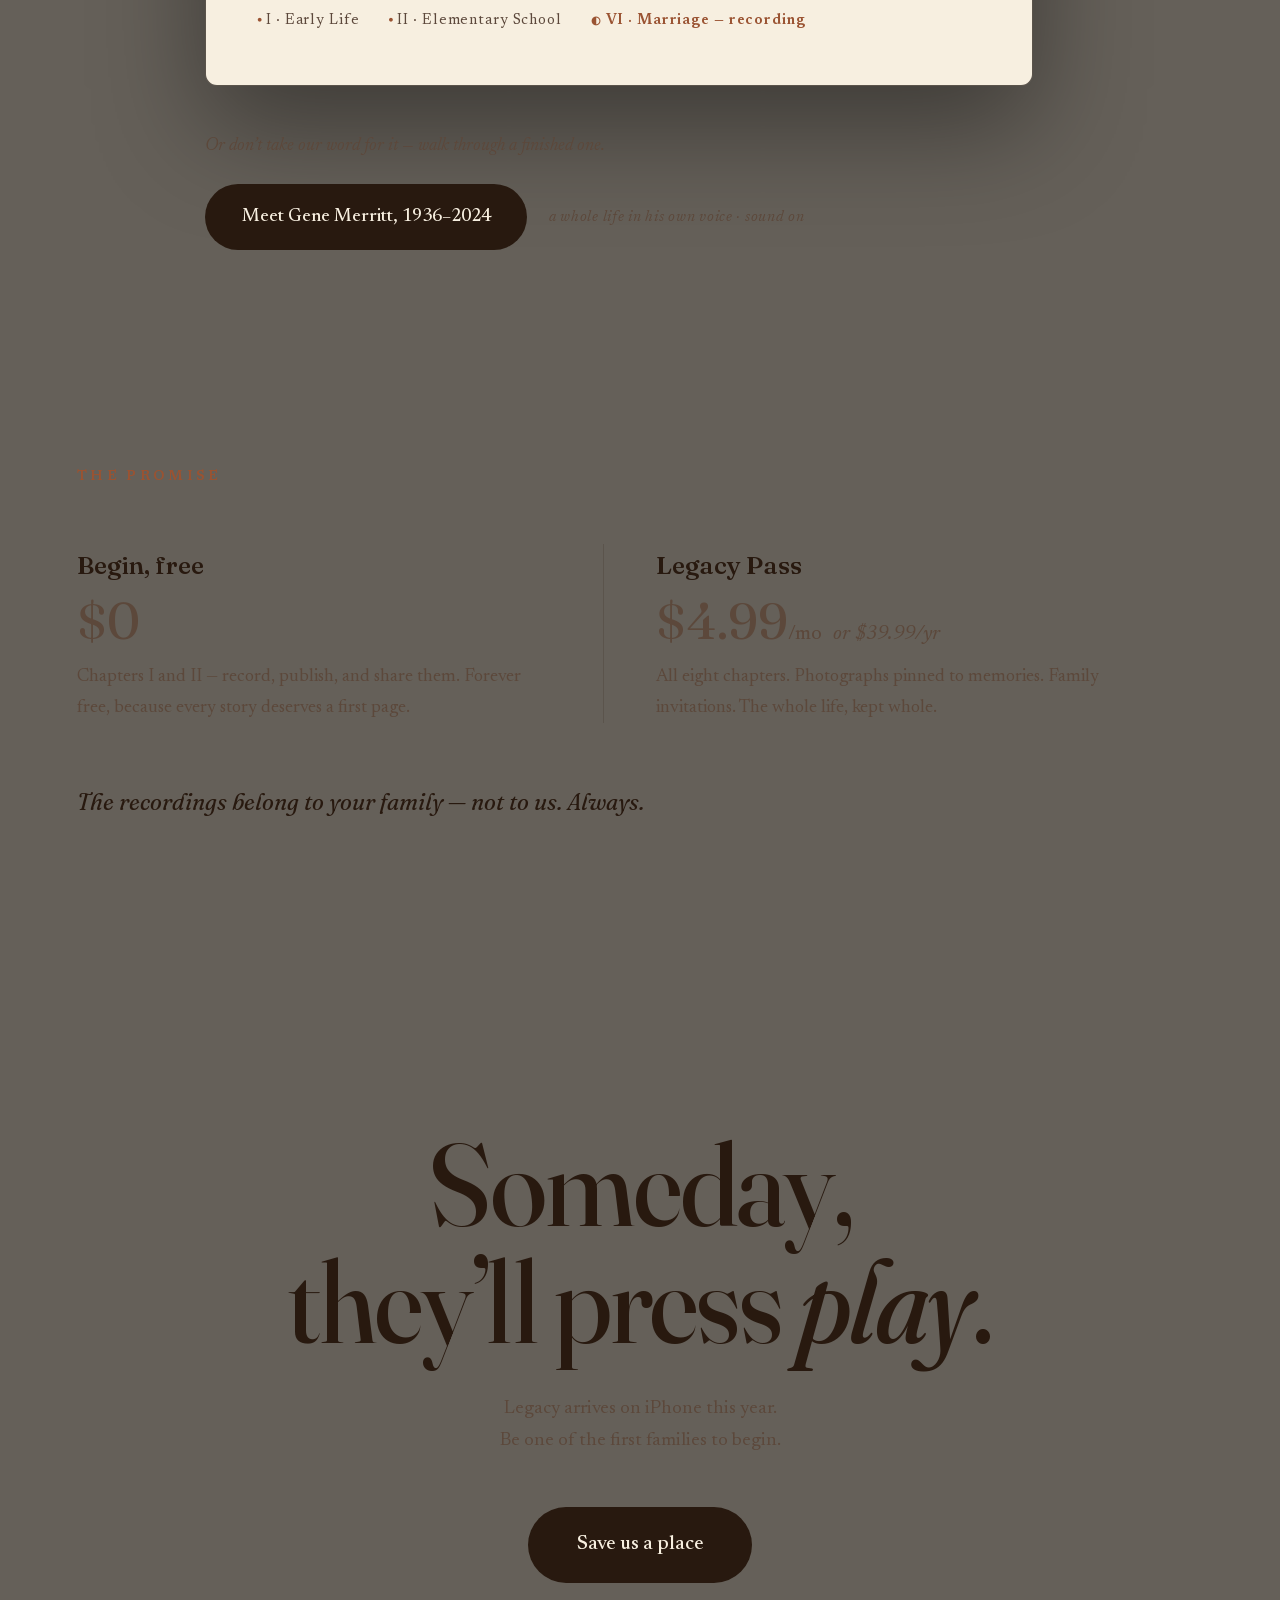
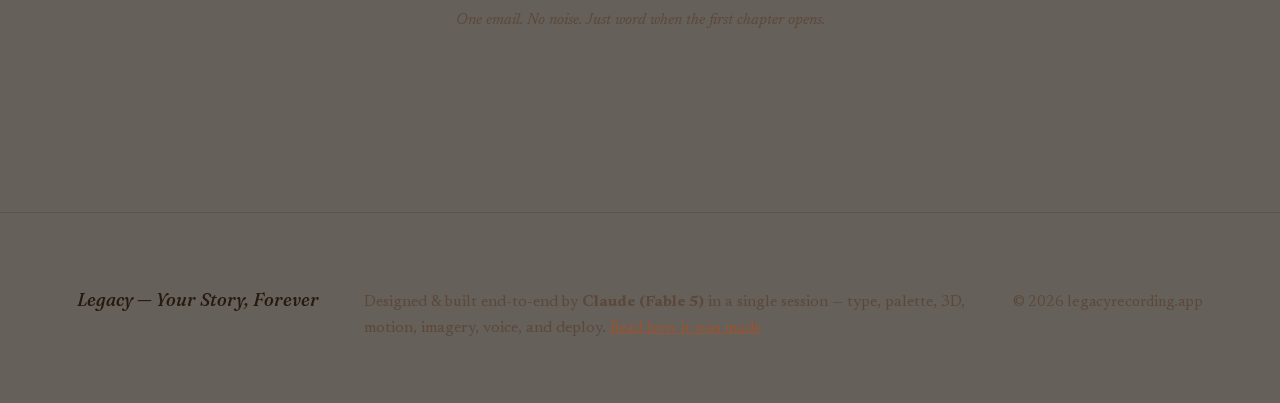
==== commit 9eee0e37: "Add /example — Gene Merritt finished-legacy showcase, linked from keepsake section Co-Authored-By: C" ====
--- a/index.html
+++ b/index.html
@@ -230,6 +230,12 @@
         </div>
       </div>
     </div>
+    <p class="keepsake-example reveal">Or don&rsquo;t take our word for it —
+      walk through a finished one.</p>
+    <div class="keepsake-actions reveal">
+      <a class="btn-primary" href="/example/">Meet Gene Merritt, 1936–2024</a>
+      <span class="keepsake-example-note">a whole life in his own voice · sound on</span>
+    </div>
   </section>
 
   <!-- ── VII · THE PROMISE ────────────────────────────────────── -->
--- a/css/main.css
+++ b/css/main.css
@@ -592,6 +592,23 @@
   max-width: 24ch;
 }
 .keepsake-lede { max-width: var(--measure); margin-top: 1.4rem; color: var(--fg-dim); transition: color 0.9s ease; }
+.keepsake-example {
+  margin: clamp(2.4rem, 5vh, 3.6rem) 0 0 clamp(0rem, 10vw, 10rem);
+  font-style: italic;
+  color: var(--fg-dim);
+  transition: color 0.9s ease;
+}
+.keepsake-actions {
+  display: flex; align-items: baseline; gap: 1.2rem; flex-wrap: wrap;
+  margin: 1.3rem 0 0 clamp(0rem, 10vw, 10rem);
+}
+.keepsake-example-note {
+  font-size: 0.8rem;
+  font-style: italic;
+  letter-spacing: 0.05em;
+  color: var(--fg-dim);
+  transition: color 0.9s ease;
+}
 
 .browser {
   margin-top: clamp(3rem, 6vh, 5rem);
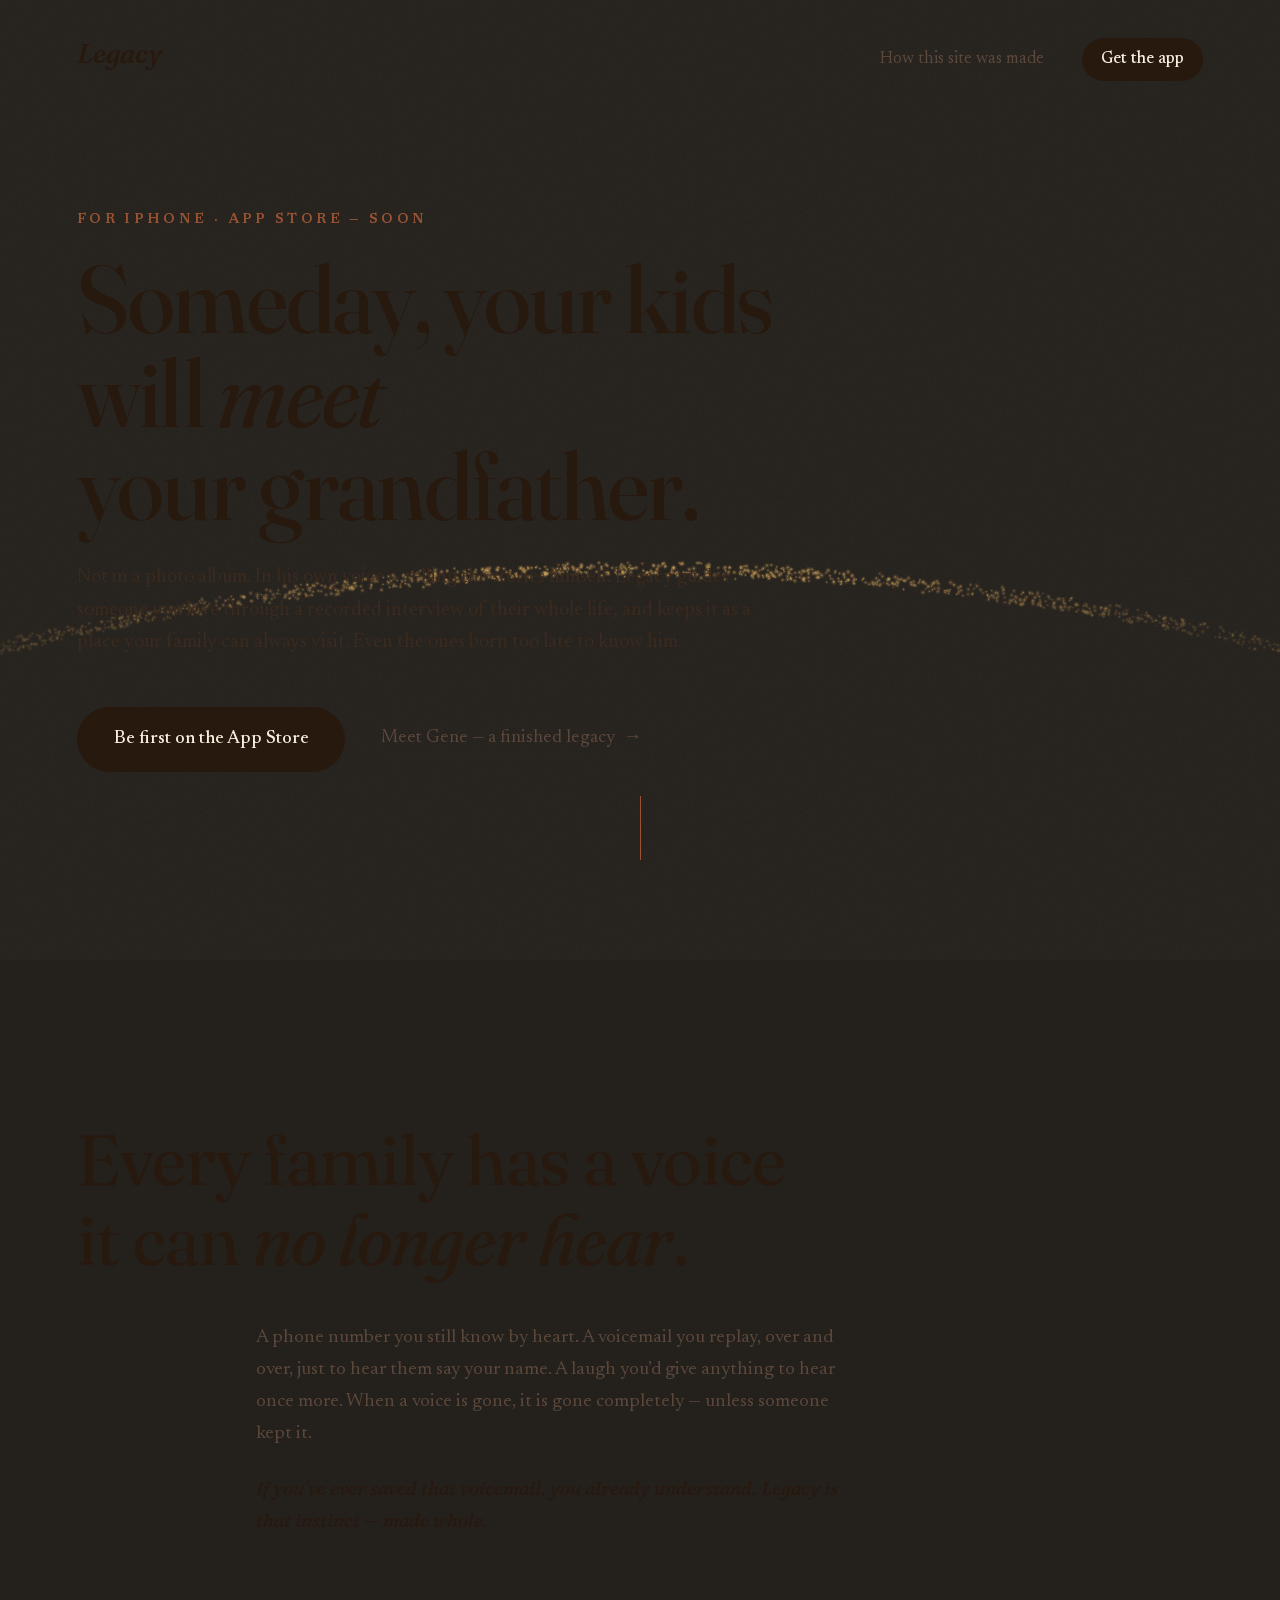
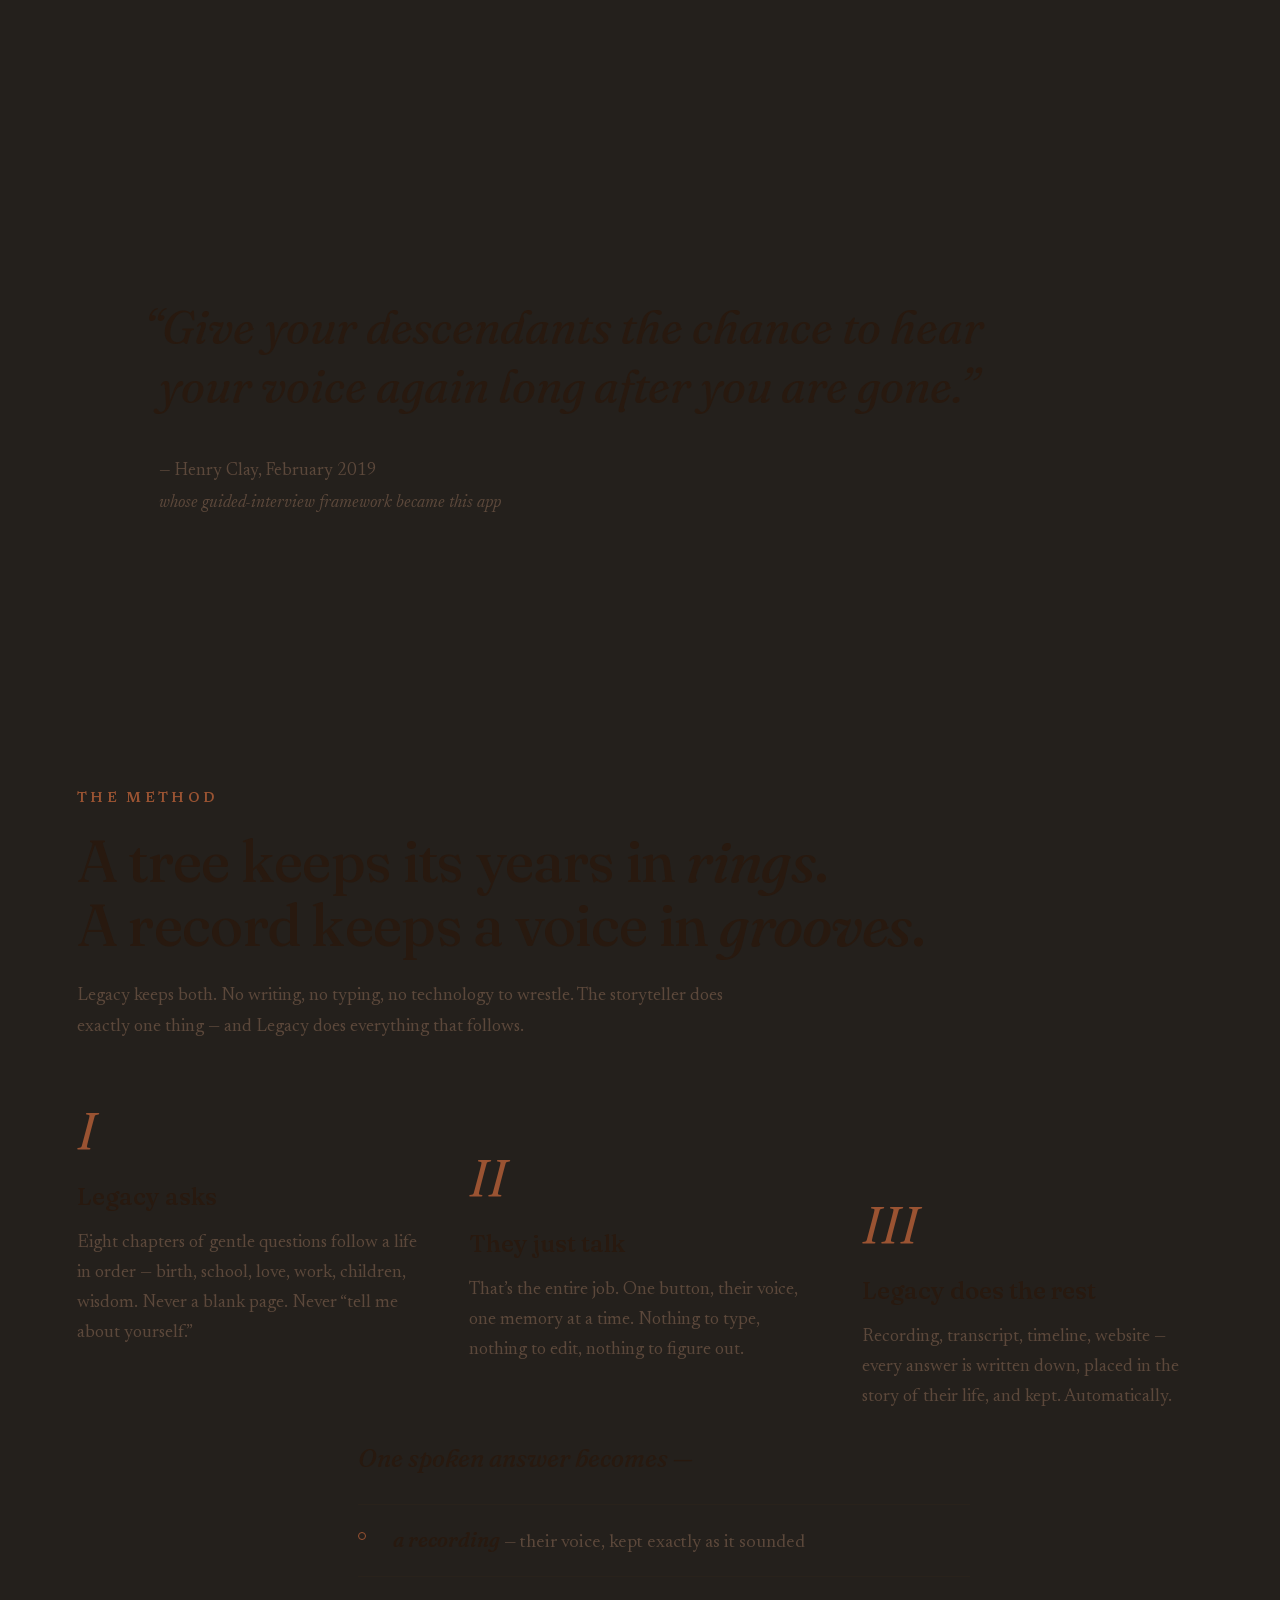
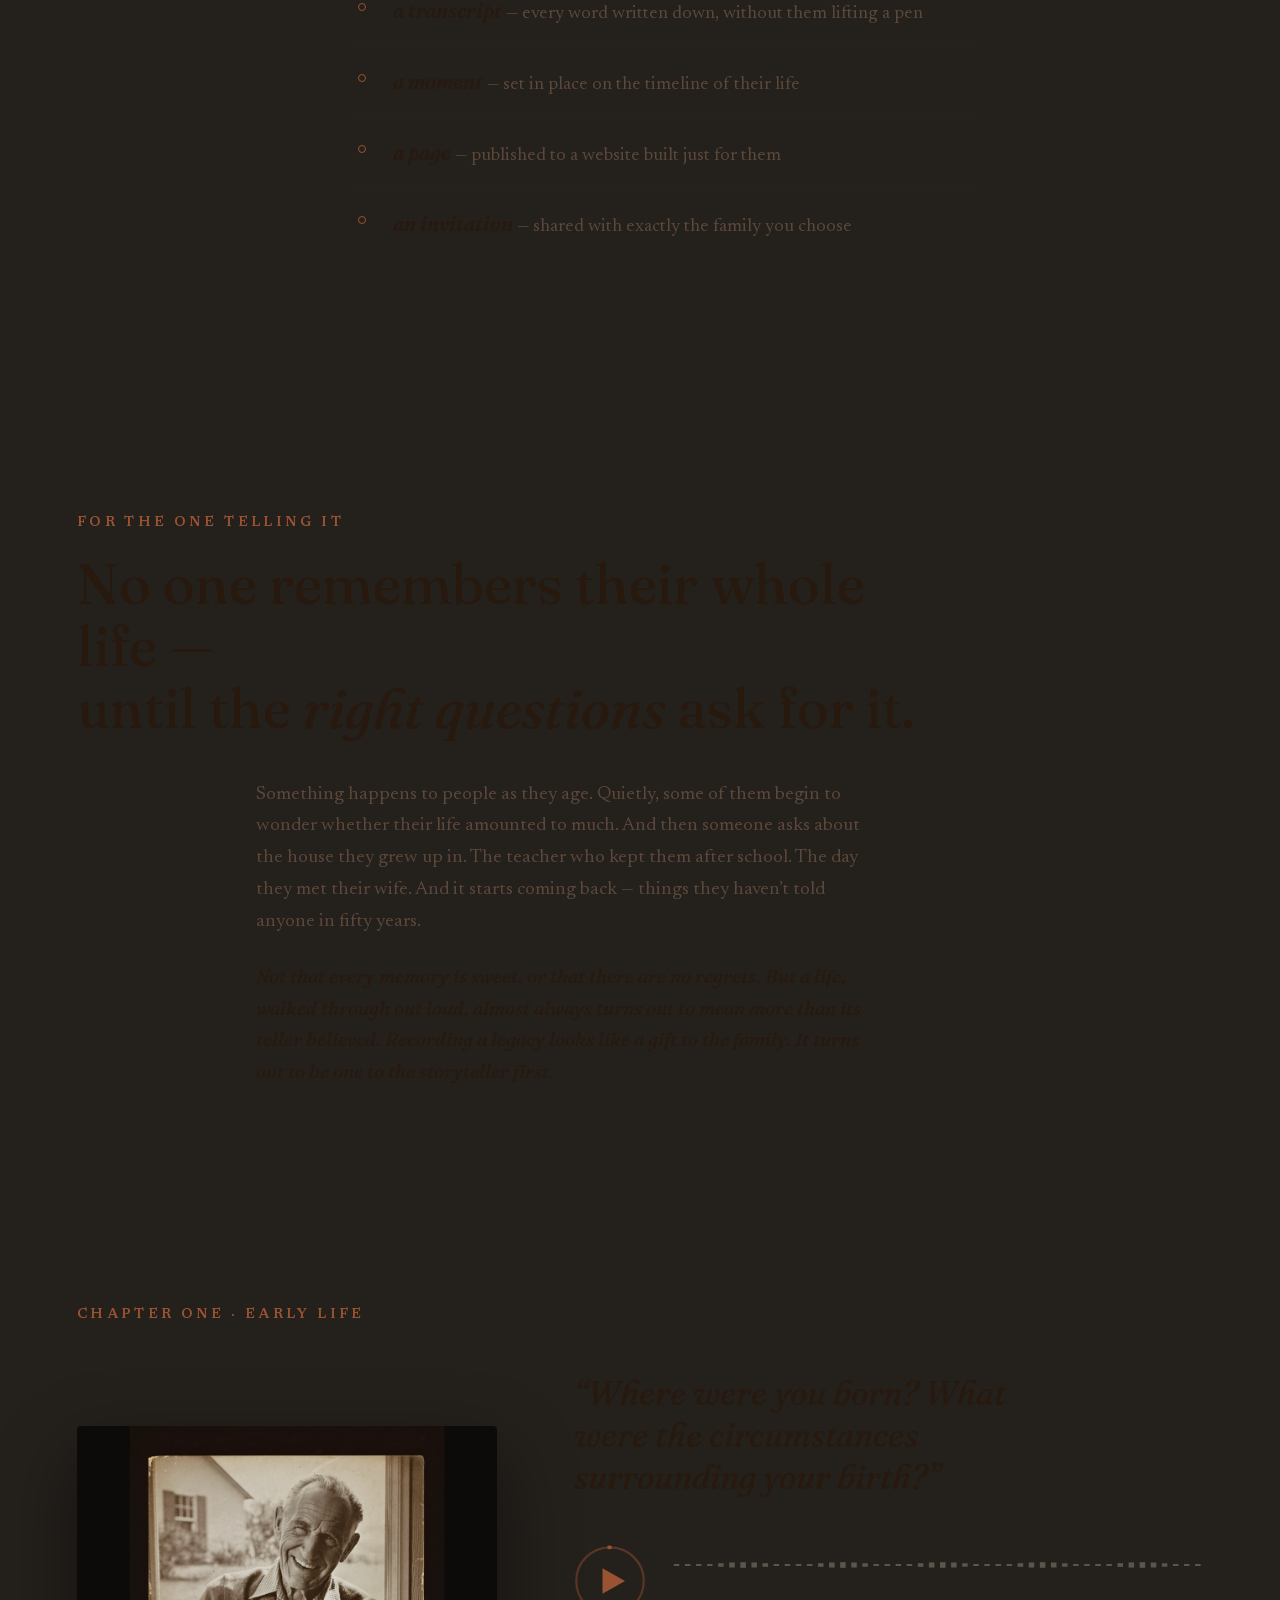
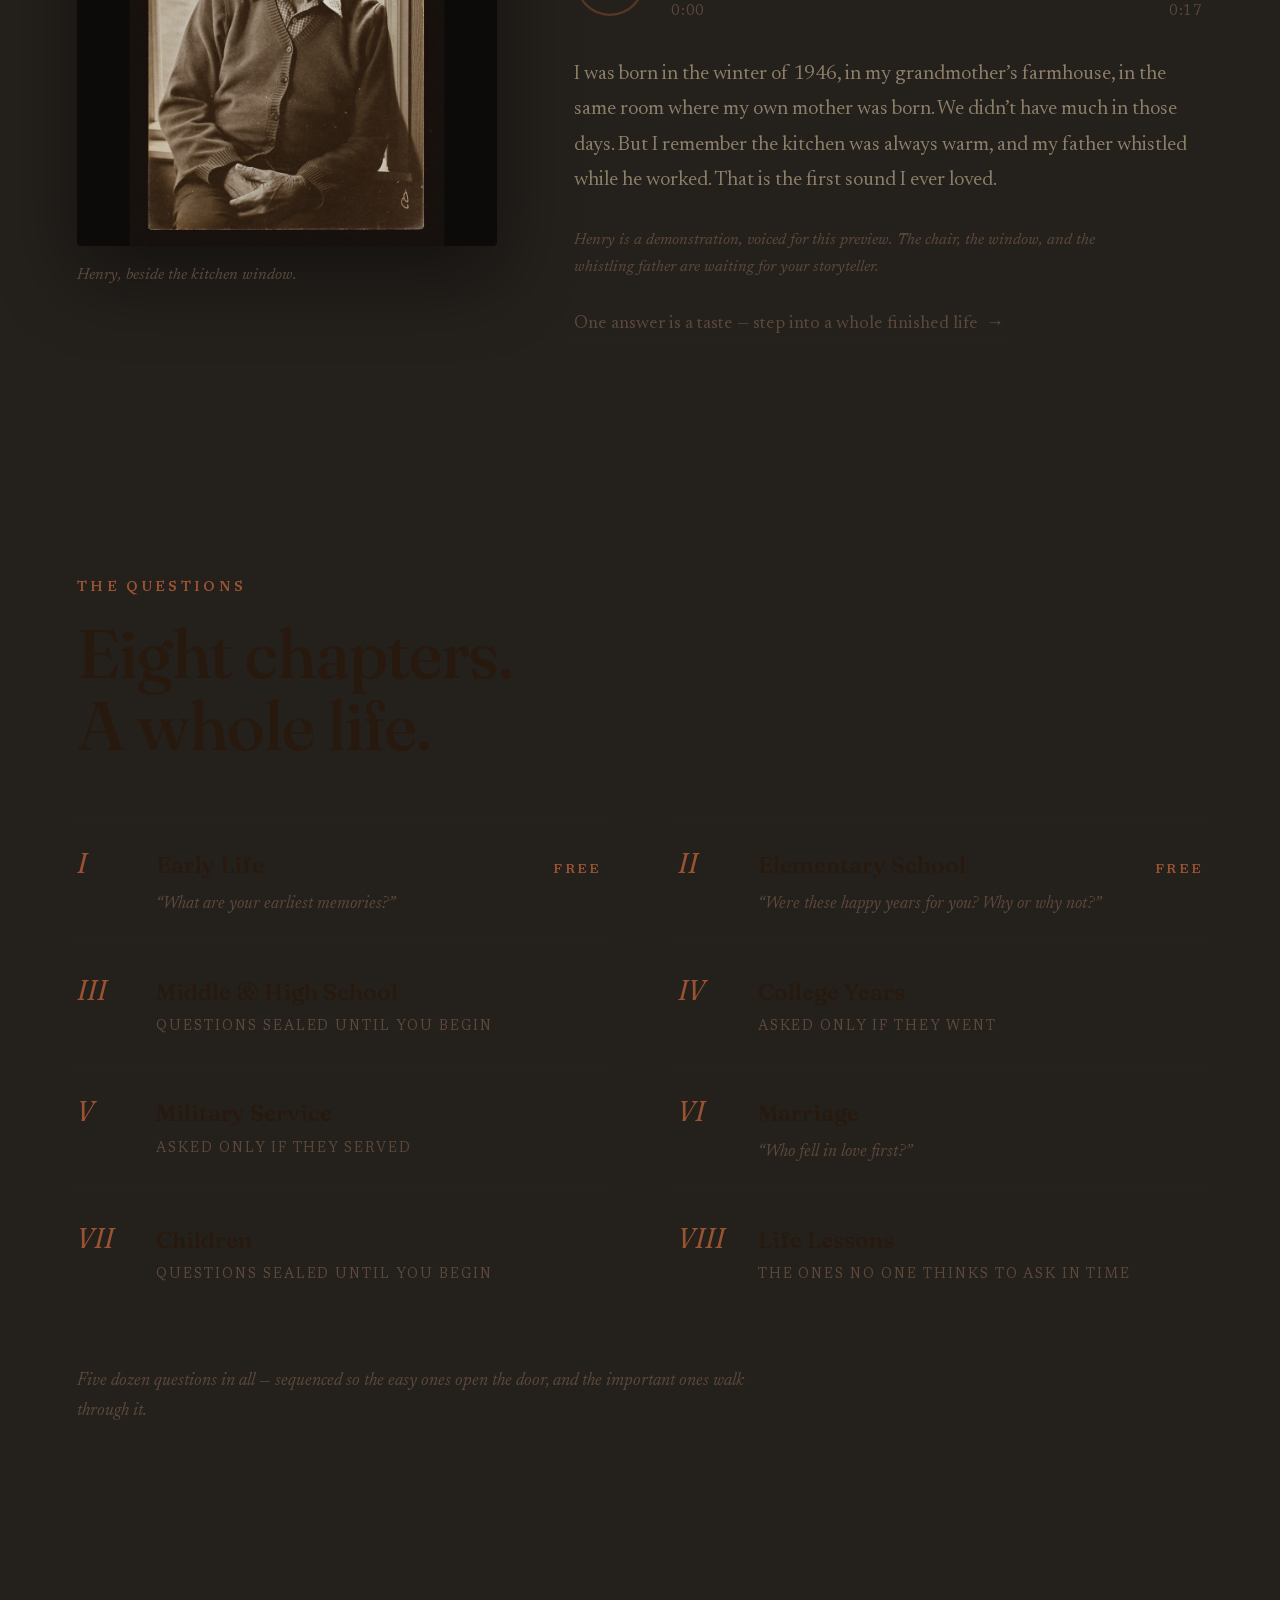
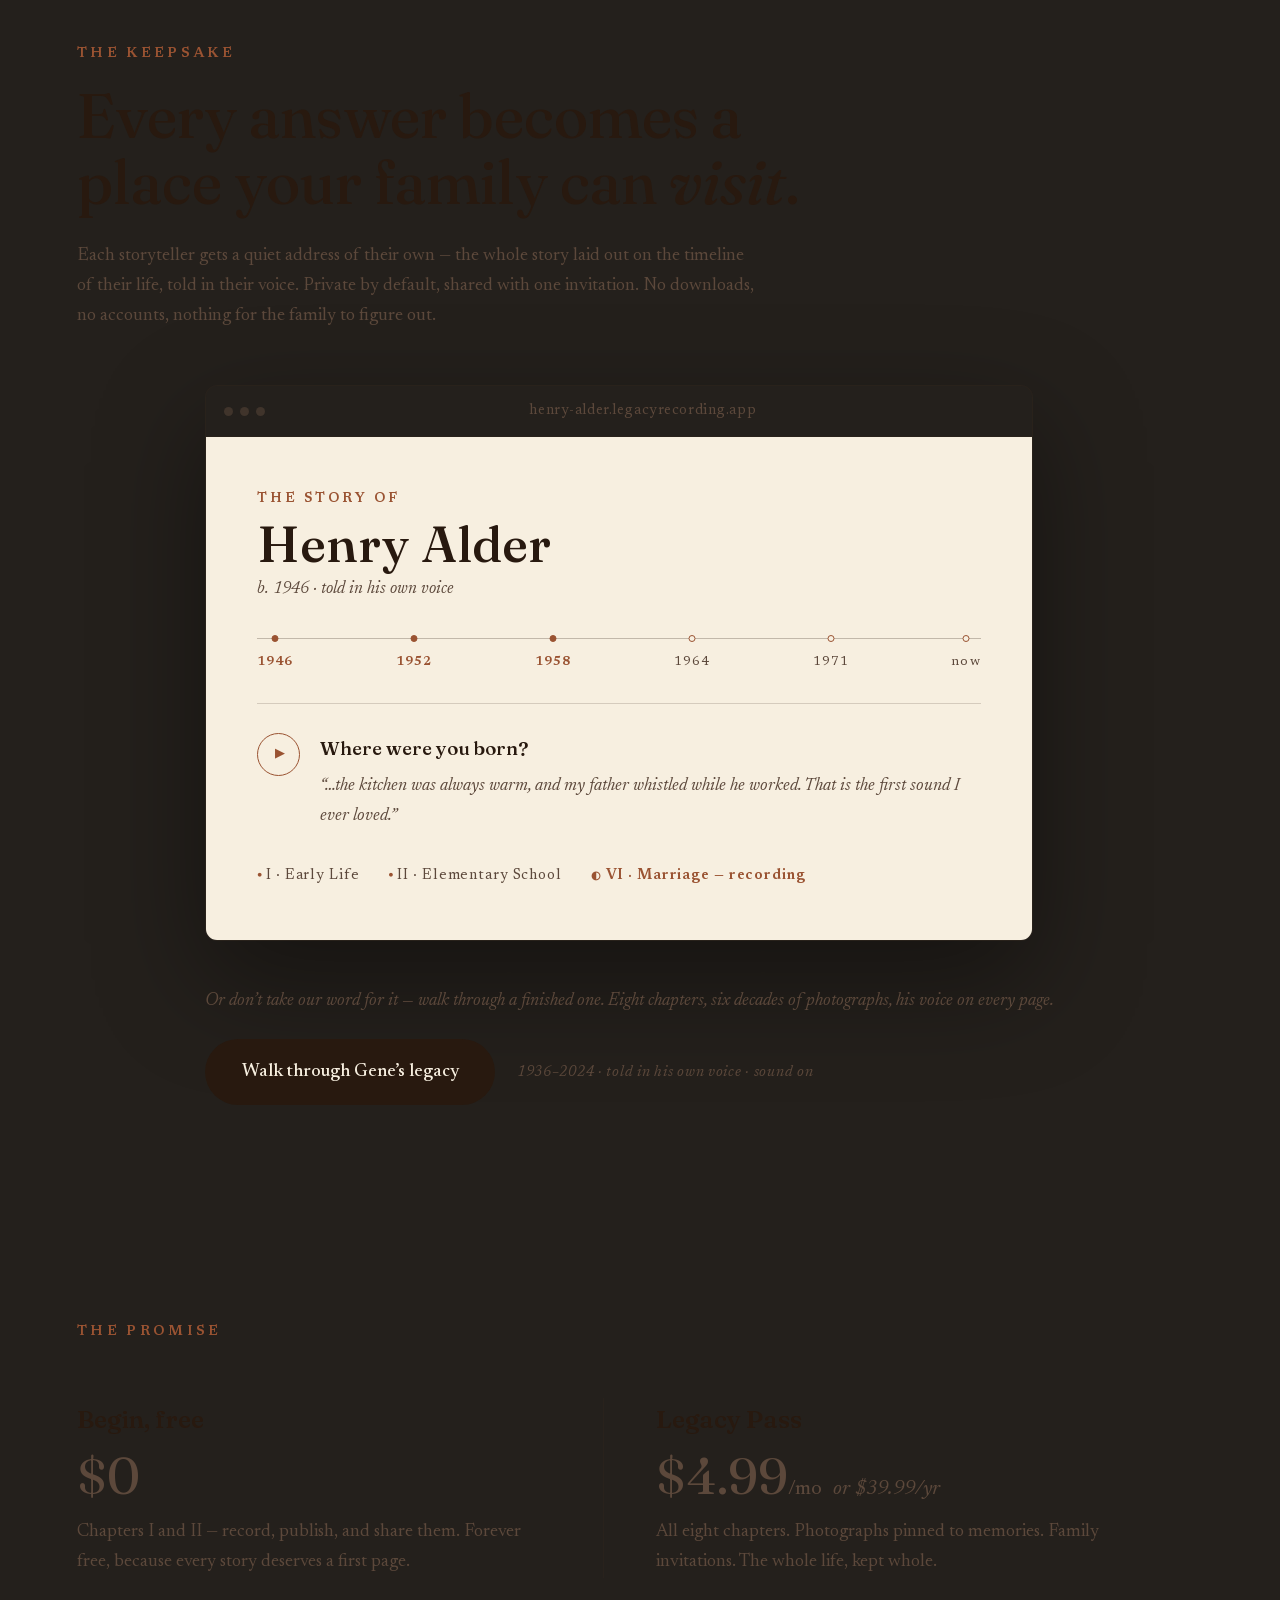
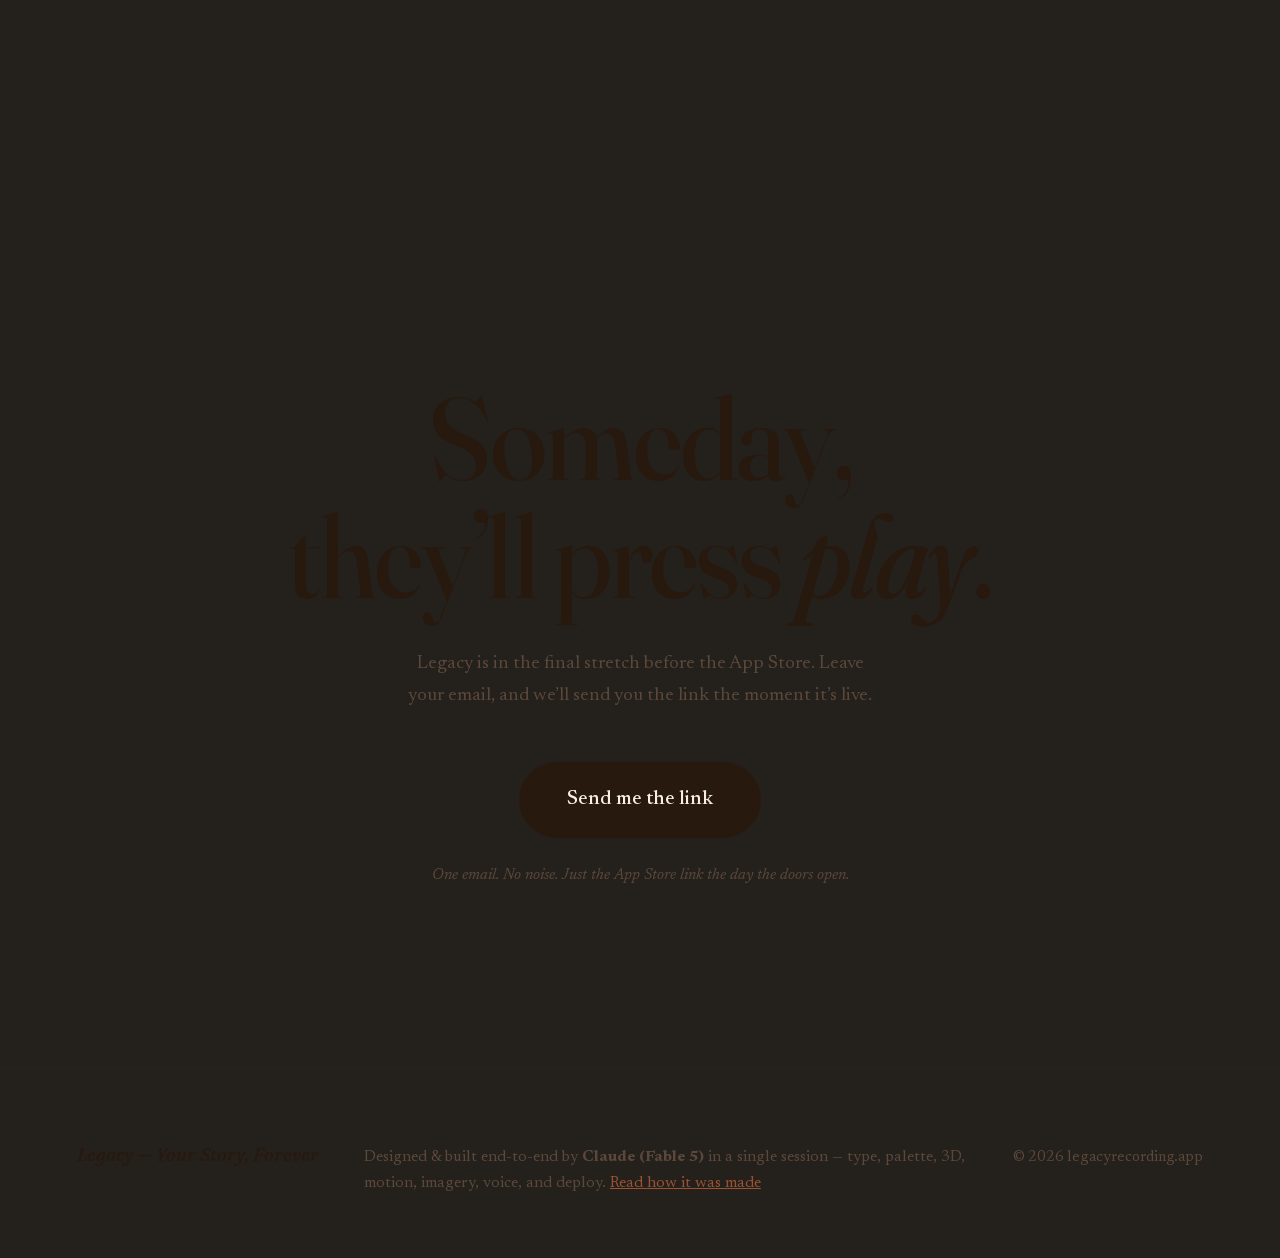
==== commit 7d9e326c: "Rework homepage around the generational-meeting headline - Hero: 'Someday, your kids will meet your " ====
--- a/index.html
+++ b/index.html
@@ -11,7 +11,7 @@
 <meta charset="utf-8">
 <meta name="viewport" content="width=device-width, initial-scale=1">
 <title>Legacy — Your Story, Forever</title>
-<meta name="description" content="Legacy guides the people you love through a recorded interview of their whole life — one gentle question at a time. Their voice becomes a place your family keeps forever.">
+<meta name="description" content="Someday, your kids will meet your grandfather — in his own voice. Legacy guides the people you love through a recorded interview of their whole life, and keeps it as a place your family visits forever.">
 <link rel="icon" href="/assets/img/favicon.svg" type="image/svg+xml">
 <meta property="og:title" content="Legacy — Your Story, Forever">
 <meta property="og:description" content="One day, their voice will be your family’s most precious thing. Keep it.">
@@ -41,20 +41,21 @@
 
   <!-- ── I · DAWN ─────────────────────────────────────────────── -->
   <section class="hero" id="top" data-scene="disc">
-    <p class="kicker reveal">For iPhone · first families 2026</p>
+    <p class="kicker reveal">For iPhone · App Store — soon</p>
     <h1 class="reveal">
-      <span class="line">Your voice</span>
-      <span class="line">is the <em class="wonk">heirloom</em>.</span>
+      <span class="line">Someday, your kids</span>
+      <span class="line">will <em class="wonk">meet</em></span>
+      <span class="line">your grandfather.</span>
     </h1>
     <p class="lede reveal">
-      For your mother, your father, your grandfather — anyone whose story you
-      can&rsquo;t bear to lose. Legacy asks the questions; they just talk.
-      Every word is transcribed, set on the timeline of their life, and kept
-      on a website built for your family.
+      Not in a photo album. In his own voice — telling the stories himself.
+      Legacy guides someone you love through a recorded interview of their
+      whole life, and keeps it as a place your family can always visit.
+      Even the ones born too late to know him.
     </p>
     <div class="hero-actions reveal">
-      <a class="btn-primary" href="#waitlist">Join the first families</a>
-      <a class="btn-quiet" href="#listen">Hear a life<span class="arrow">↓</span></a>
+      <a class="btn-primary" href="#waitlist">Be first on the App&nbsp;Store</a>
+      <a class="btn-quiet" href="/example/">Meet Gene — a finished legacy<span class="arrow">→</span></a>
     </div>
     <div class="scroll-cue" aria-hidden="true"><span></span></div>
   </section>
@@ -122,6 +123,26 @@
         <li class="reveal"><em>an invitation</em> — shared with exactly the family you choose</li>
       </ol>
     </div>
+  </section>
+
+  <!-- ── III·b · THE MEANING ──────────────────────────────────── -->
+  <section class="meaning" data-scene="thread">
+    <p class="kicker reveal">For the one telling it</p>
+    <h2 class="reveal">No one remembers their whole life —<br>
+        until the <em>right questions</em> ask for it.</h2>
+    <p class="meaning-body reveal">
+      Something happens to people as they age. Quietly, some of them begin to
+      wonder whether their life amounted to much. And then someone asks about
+      the house they grew up in. The teacher who kept them after school. The
+      day they met their wife. And it starts coming back — things they
+      haven&rsquo;t told anyone in fifty years.
+    </p>
+    <p class="meaning-body meaning-echo reveal">
+      Not that every memory is sweet, or that there are no regrets. But a
+      life, walked through out loud, almost always turns out to mean more
+      than its teller believed. Recording a legacy looks like a gift to the
+      family. It turns out to be one to the storyteller first.
+    </p>
   </section>
 
   <!-- ── IV · THE LISTENING ROOM ──────────────────────────────── -->
@@ -154,6 +175,8 @@
         <p class="demo-note reveal">Henry is a demonstration, voiced for this
         preview. The chair, the window, and the whistling father are waiting
         for your storyteller.</p>
+        <a class="btn-quiet listening-example reveal" href="/example/">One answer
+        is a taste — step into a whole finished life<span class="arrow">→</span></a>
       </div>
     </div>
     <audio id="answerAudio" src="/assets/audio/first-sound.m4a" preload="metadata"></audio>
@@ -231,10 +254,11 @@
       </div>
     </div>
     <p class="keepsake-example reveal">Or don&rsquo;t take our word for it —
-      walk through a finished one.</p>
+      walk through a finished one. Eight chapters, six decades of photographs,
+      his voice on every page.</p>
     <div class="keepsake-actions reveal">
-      <a class="btn-primary" href="/example/">Meet Gene Merritt, 1936–2024</a>
-      <span class="keepsake-example-note">a whole life in his own voice · sound on</span>
+      <a class="btn-primary" href="/example/">Walk through Gene&rsquo;s legacy</a>
+      <span class="keepsake-example-note">1936–2024 · told in his own voice · sound on</span>
     </div>
   </section>
 
@@ -262,11 +286,12 @@
   <!-- ── VIII · RETURN TO DAWN ────────────────────────────────── -->
   <section class="finale" id="waitlist" data-scene="embers">
     <h2 class="reveal">Someday,<br>they&rsquo;ll press <em class="wonk">play</em>.</h2>
-    <p class="finale-body reveal">Legacy arrives on iPhone this year. Be one
-    of the first families to begin.</p>
-    <a class="btn-primary btn-grand reveal" href="mailto:hello@legacyrecording.app?subject=Save%20us%20a%20place&body=We%20have%20a%20voice%20we%20want%20to%20keep.">Save us a place</a>
-    <p class="finale-fine reveal">One email. No noise. Just word when the first
-    chapter opens.</p>
+    <p class="finale-body reveal">Legacy is in the final stretch before the
+    App&nbsp;Store. Leave your email, and we&rsquo;ll send you the link the
+    moment it&rsquo;s live.</p>
+    <a class="btn-primary btn-grand reveal" href="mailto:hello@legacyrecording.app?subject=Send%20me%20the%20App%20Store%20link&body=We%20have%20a%20voice%20we%20want%20to%20keep.">Send me the link</a>
+    <p class="finale-fine reveal">One email. No noise. Just the App&nbsp;Store
+    link the day the doors open.</p>
   </section>
 
 </main>
--- a/css/main.css
+++ b/css/main.css
@@ -209,12 +209,12 @@
   padding-top: 9vh;
 }
 .hero h1 {
-  font-size: clamp(3.1rem, 9.2vw, 7.6rem);
+  font-size: clamp(2.7rem, 7.4vw, 6.2rem);
   font-weight: 470;
   line-height: 0.99;
   letter-spacing: -0.018em;
   margin: 1.1rem 0 1.6rem;
-  max-width: 12ch;
+  max-width: 19ch;
 }
 .hero h1 .line { display: block; }
 .hero h1 em { font-weight: 420; }
@@ -228,6 +228,7 @@
   transition-delay: var(--d, 0s);
 }
 .hero h1 .line:nth-child(2) { transition-delay: calc(var(--d, 0s) + 0.16s); }
+.hero h1 .line:nth-child(3) { transition-delay: calc(var(--d, 0s) + 0.32s); }
 .hero h1.in .line { opacity: 1; transform: none; filter: none; }
 .lede {
   font-size: clamp(1.08rem, 1.45vw, 1.32rem);
@@ -314,6 +315,32 @@
   font-weight: 460;
   color: var(--fg-strong);
 }
+
+.meaning { padding: 14vh var(--gutter) 10vh; }
+.meaning h2 {
+  font-size: clamp(1.9rem, 4.4vw, 3.6rem);
+  font-weight: 460;
+  line-height: 1.1;
+  margin-top: 1rem;
+  max-width: 24ch;
+}
+.meaning-body {
+  margin-top: 2.2rem;
+  margin-left: clamp(0rem, 14vw, 16rem);   /* same asymmetric drift as the descent */
+  max-width: 34rem;
+  font-size: clamp(1.05rem, 1.3vw, 1.25rem);
+  color: var(--fg-dim);
+  transition: color 0.9s ease;
+}
+.meaning-echo {
+  margin-top: 1.3rem;
+  font-family: 'Fraunces', serif;
+  font-style: italic;
+  font-weight: 460;
+  color: var(--fg-strong);
+}
+
+.listening-example { display: inline-block; margin-top: 1.6rem; }
 
 .testament {
   padding: 16vh var(--gutter) 20vh;
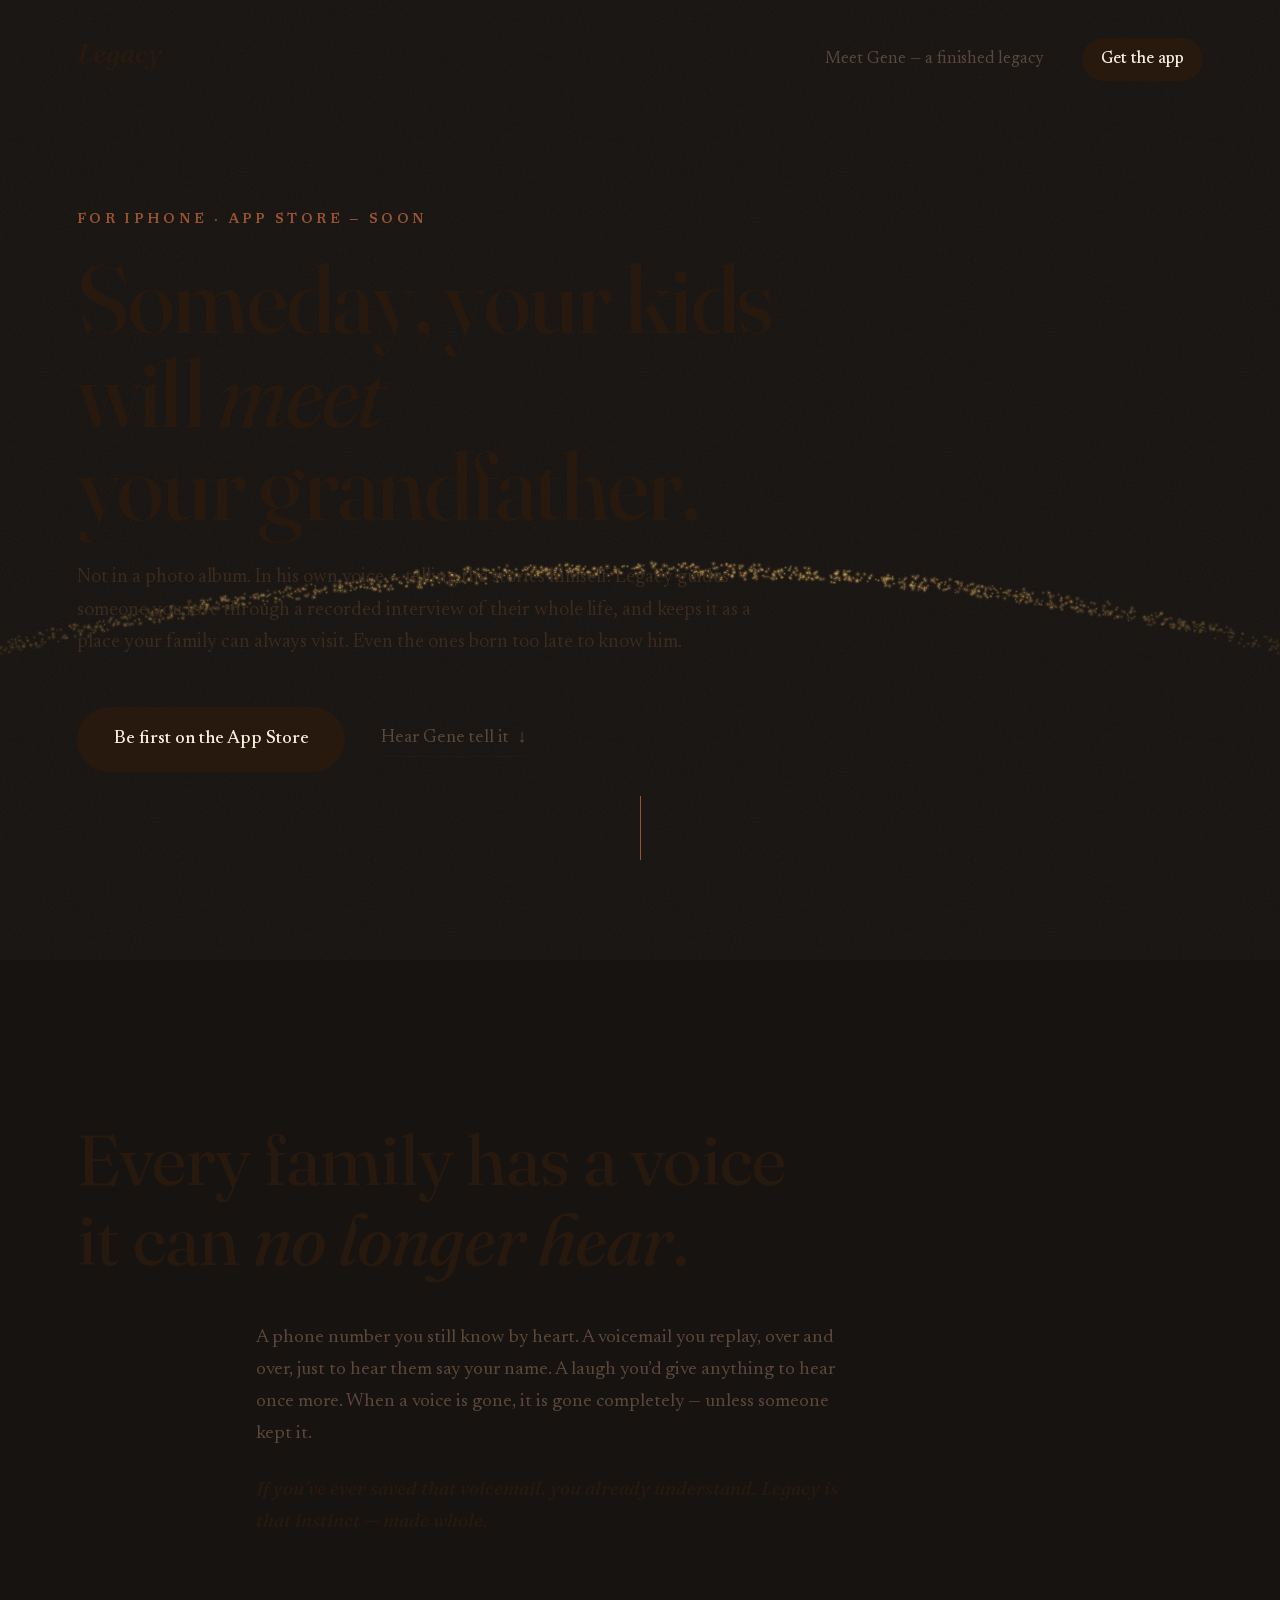
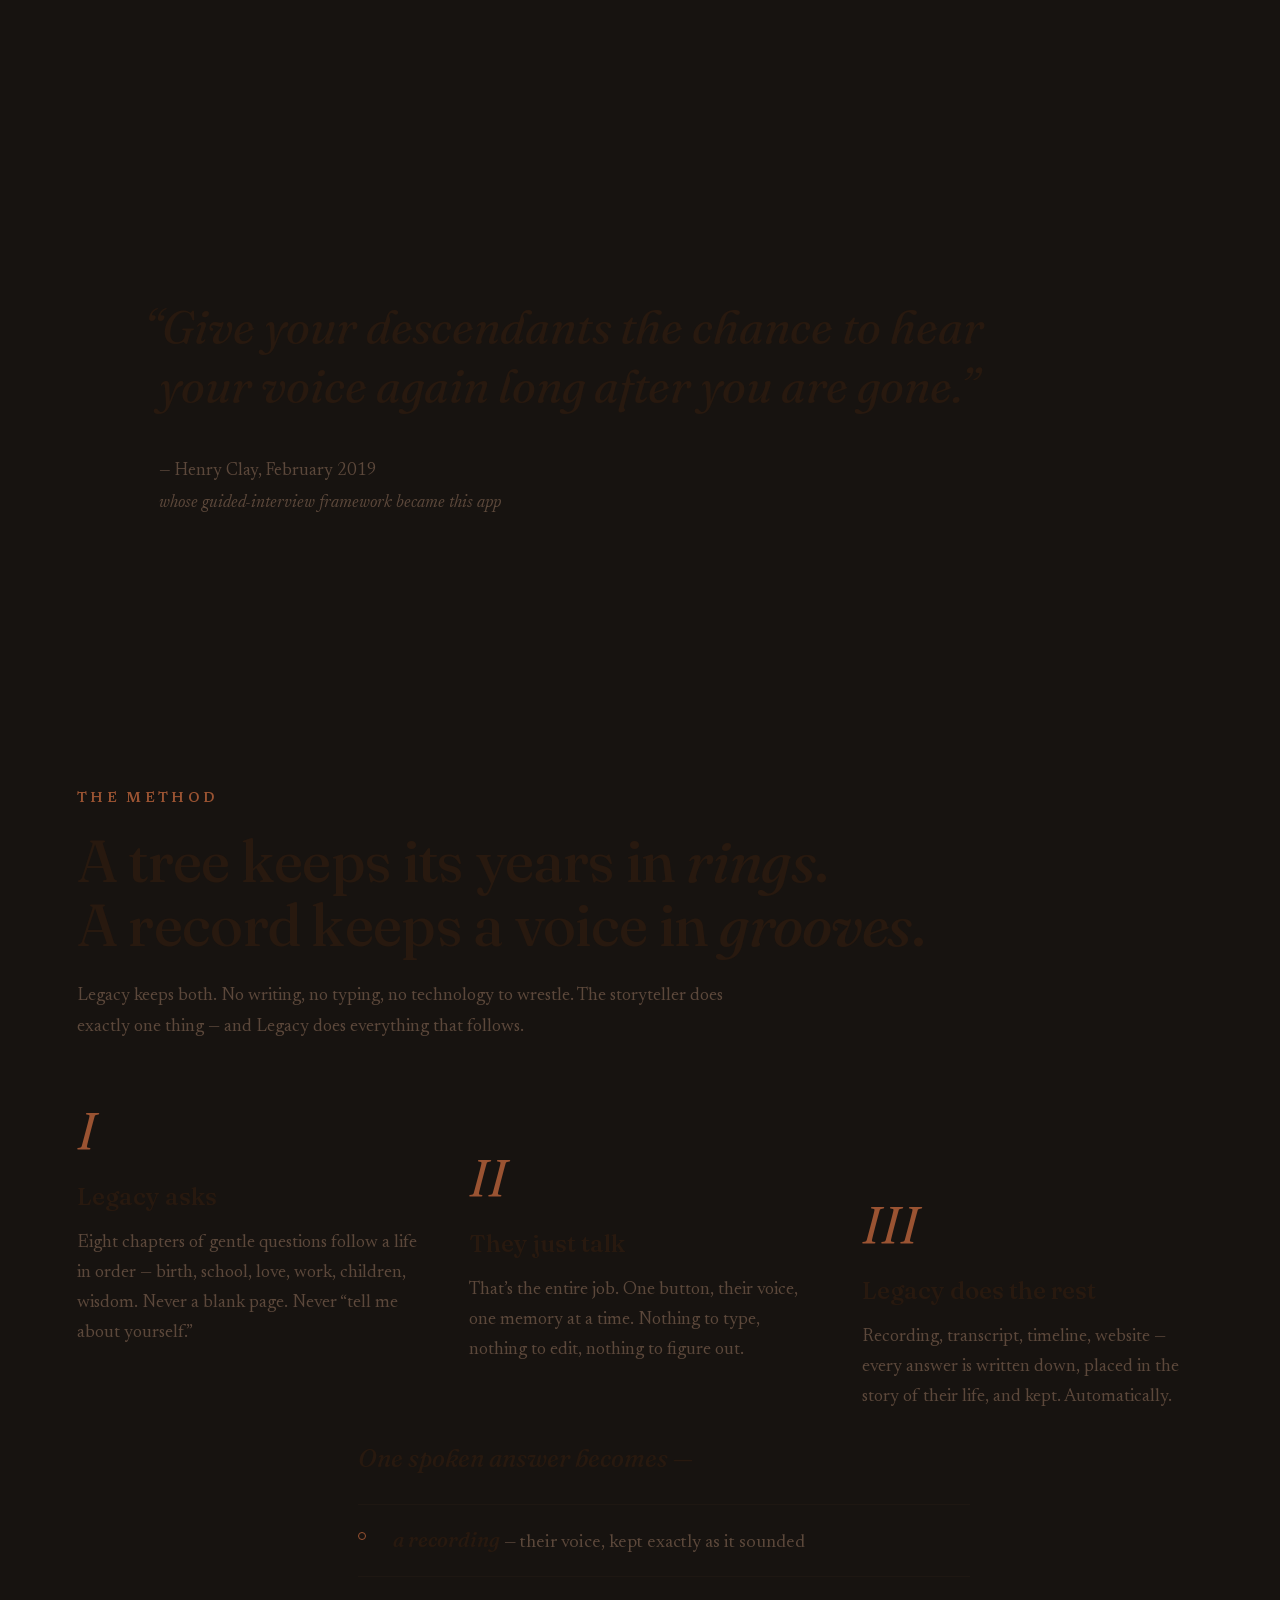
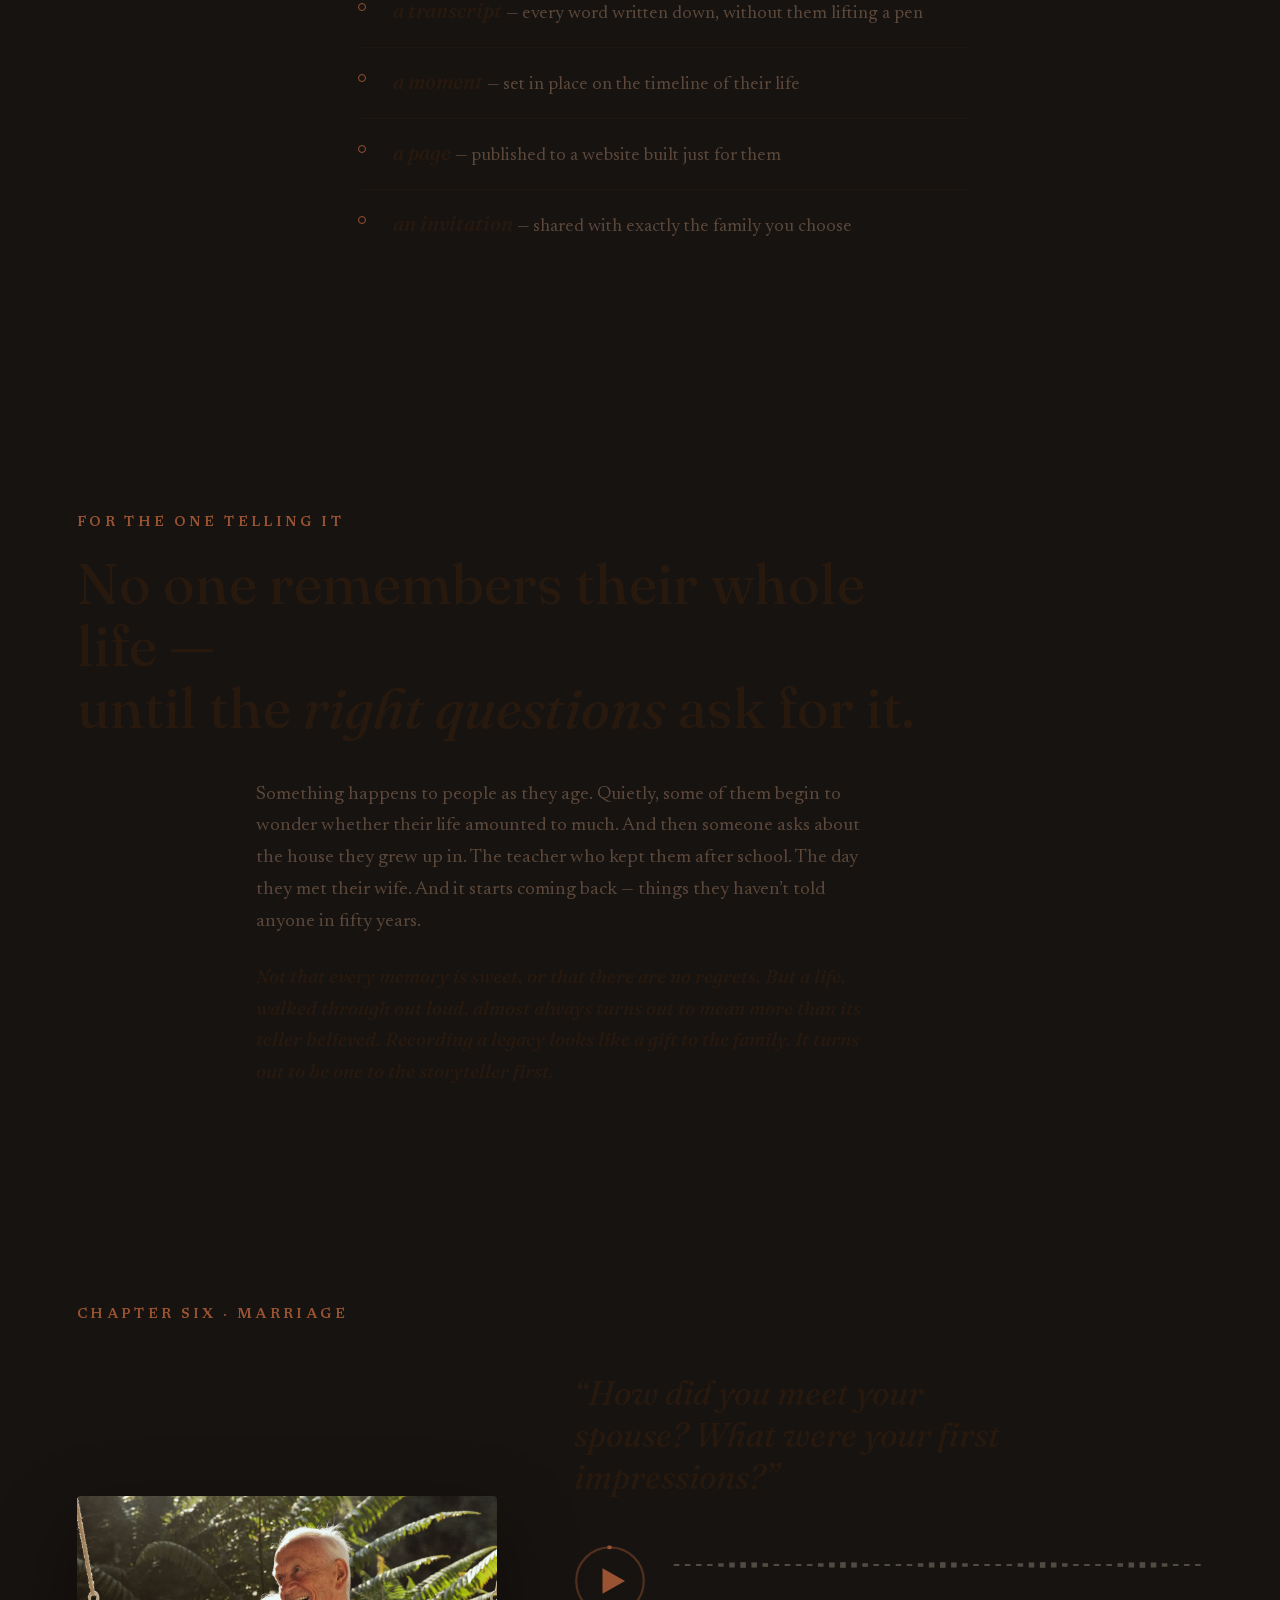
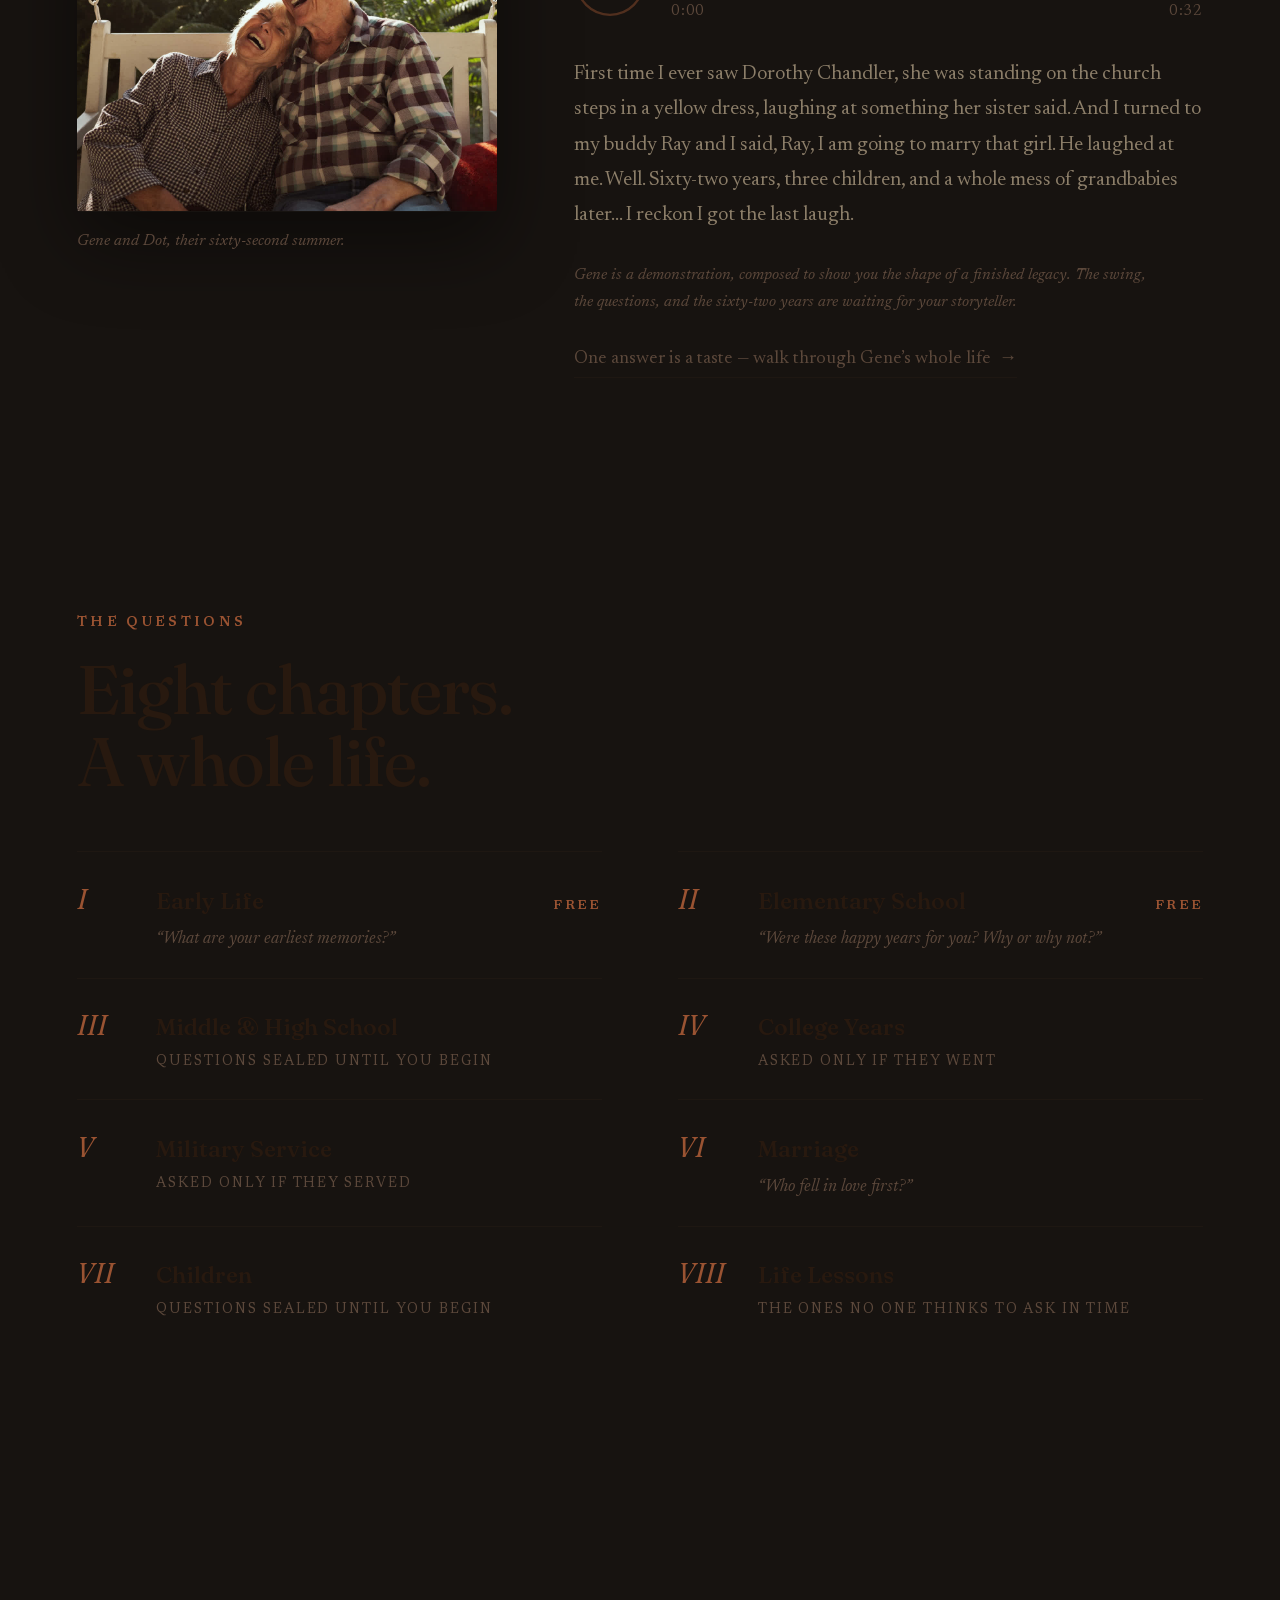
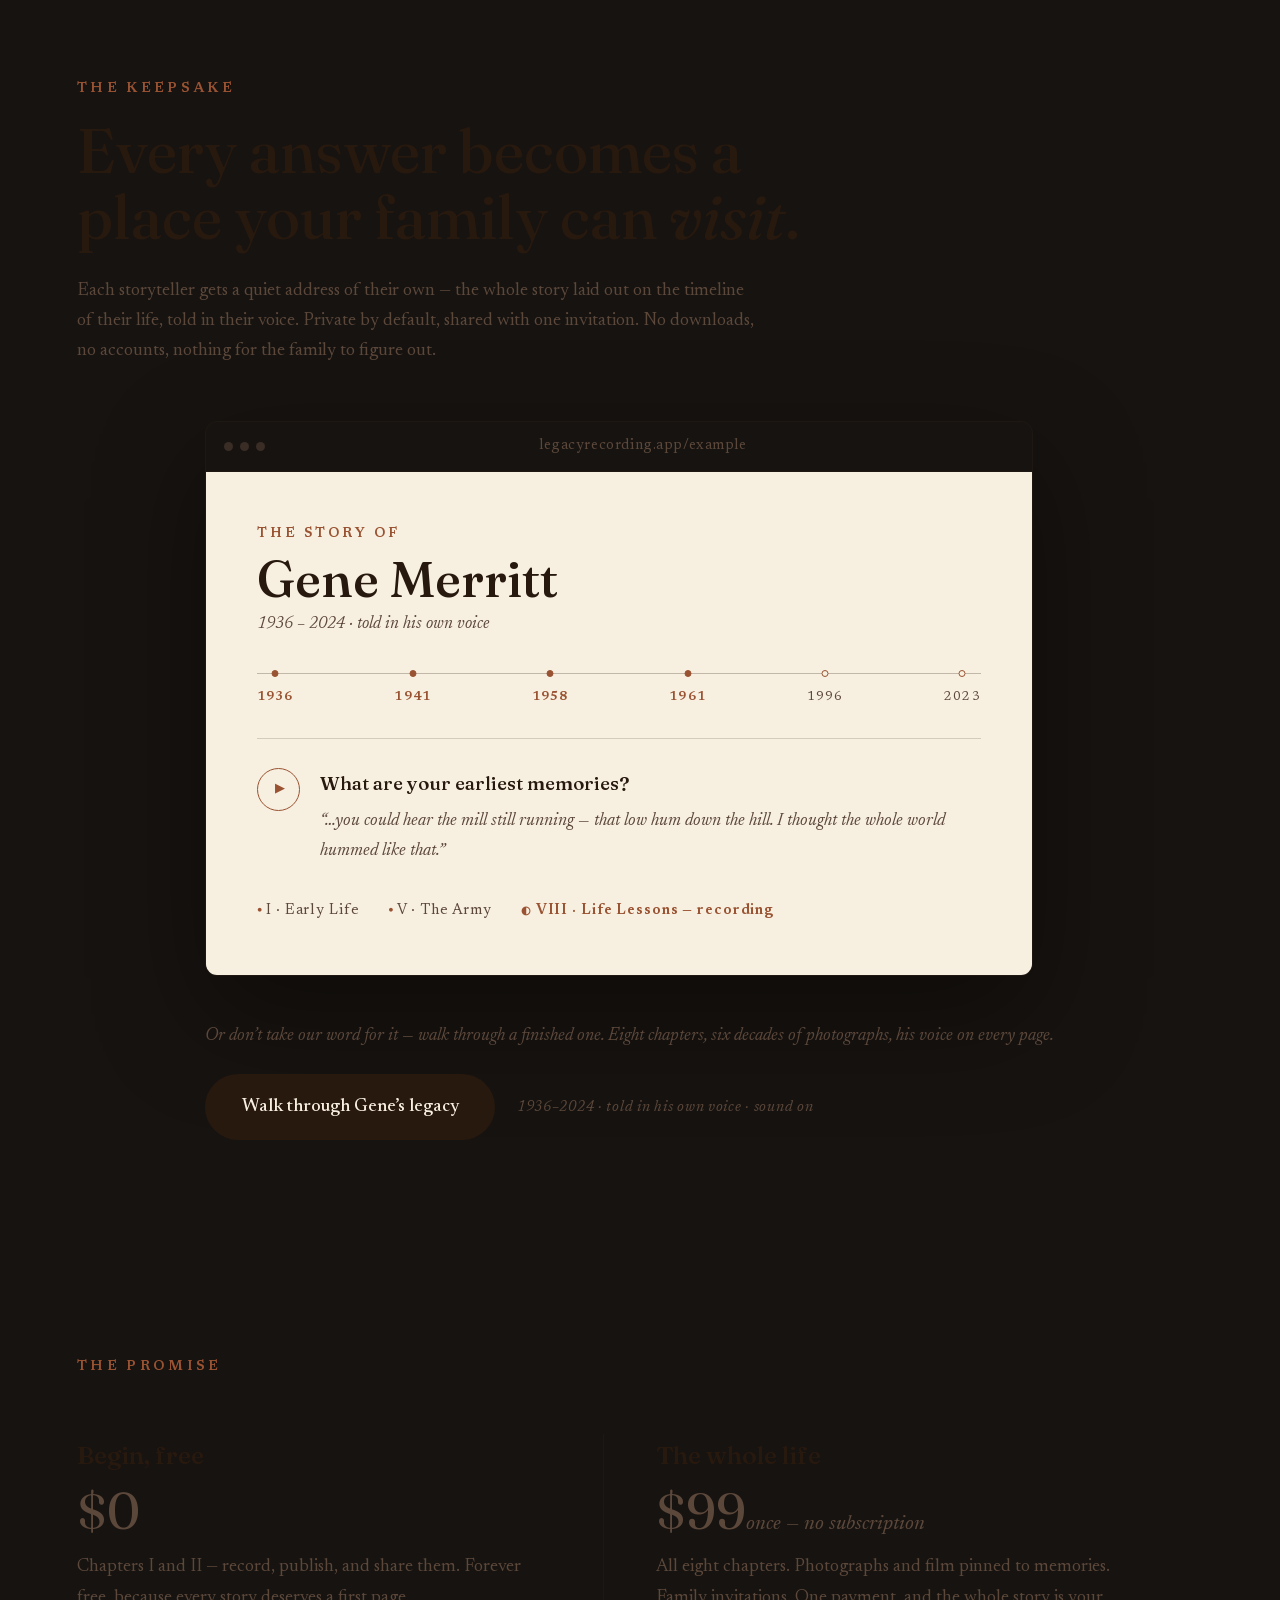
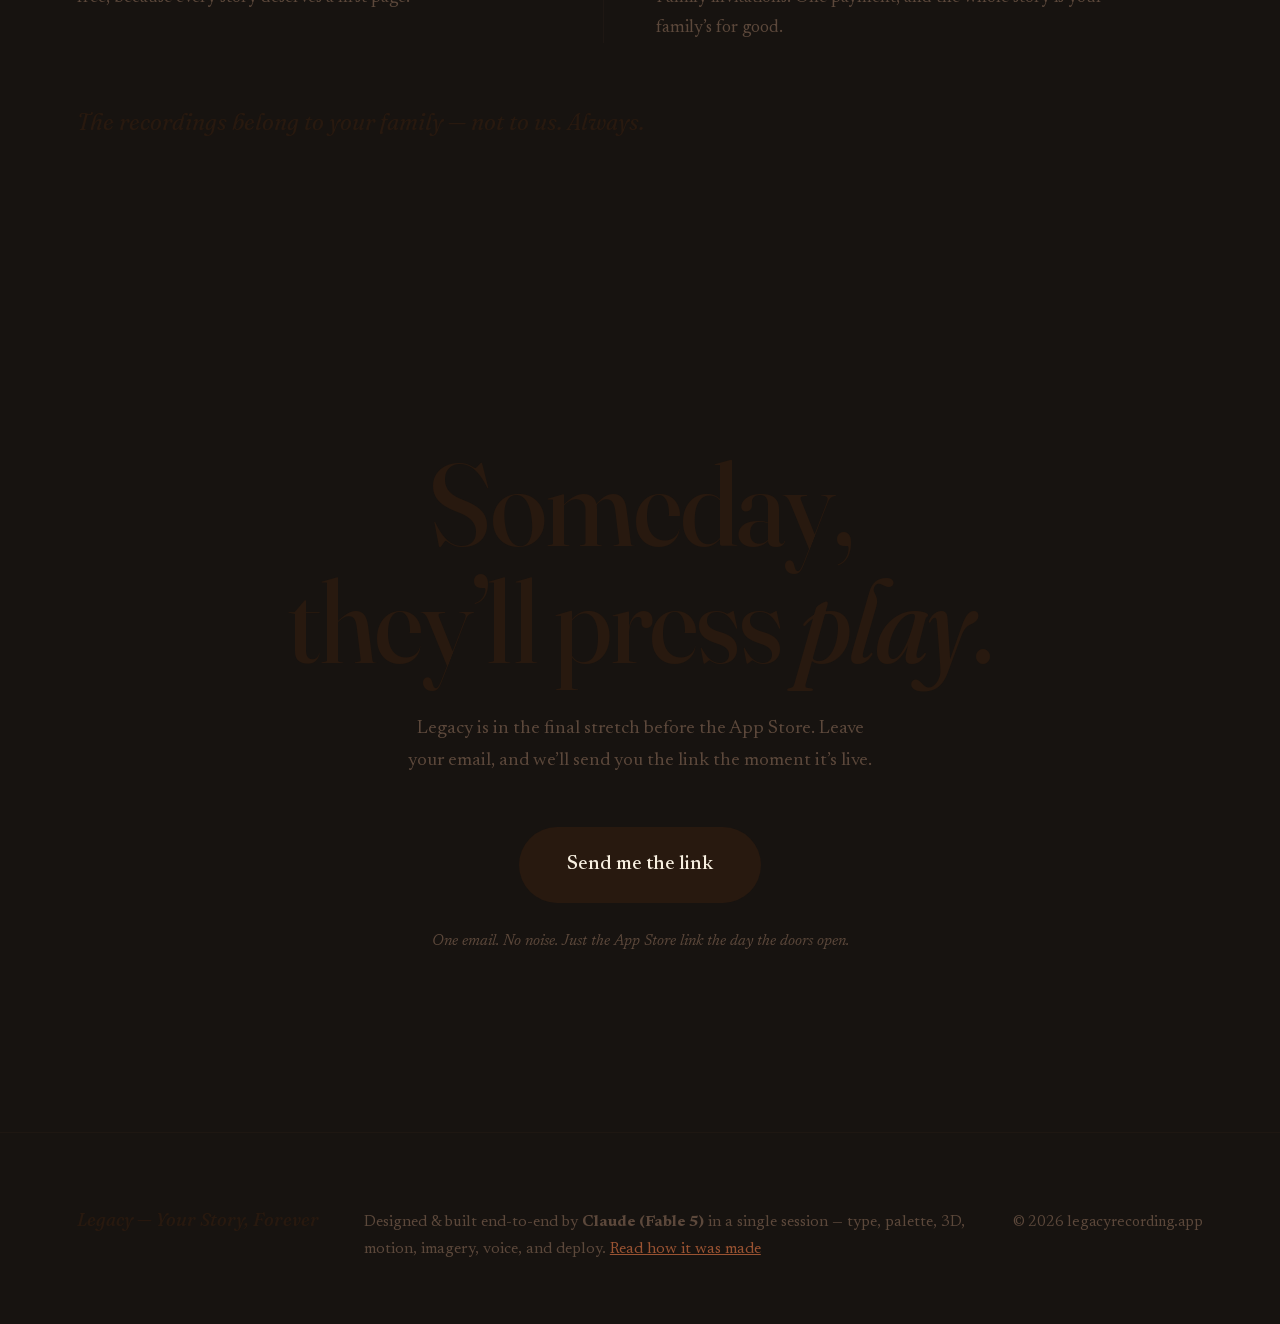
==== commit fd92cd2c: "One narrative: Gene everywhere, $99 flat pricing - Listening room: Gene's yellow-dress answer + porc" ====
--- a/index.html
+++ b/index.html
@@ -32,7 +32,7 @@
 <header class="masthead">
   <a class="wordmark" href="/">Legacy</a>
   <nav aria-label="Site">
-    <a class="nav-link" href="/guide/">How this site was made</a>
+    <a class="nav-link" href="/example/">Meet Gene — a finished legacy</a>
     <a class="nav-cta" href="#waitlist">Get the app</a>
   </nav>
 </header>
@@ -55,7 +55,7 @@
     </p>
     <div class="hero-actions reveal">
       <a class="btn-primary" href="#waitlist">Be first on the App&nbsp;Store</a>
-      <a class="btn-quiet" href="/example/">Meet Gene — a finished legacy<span class="arrow">→</span></a>
+      <a class="btn-quiet" href="#listen">Hear Gene tell it<span class="arrow">↓</span></a>
     </div>
     <div class="scroll-cue" aria-hidden="true"><span></span></div>
   </section>
@@ -147,18 +147,18 @@
 
   <!-- ── IV · THE LISTENING ROOM ──────────────────────────────── -->
   <section class="listening" id="listen" data-scene="wave">
-    <p class="kicker reveal">Chapter one · Early life</p>
+    <p class="kicker reveal">Chapter six · Marriage</p>
     <div class="listening-grid">
       <figure class="portrait reveal">
         <video id="portraitVideo" playsinline muted loop preload="none"
-               poster="/assets/img/portrait.jpg" aria-label="An old sepia photograph of Henry, smiling beside a farmhouse window, gently coming to life"></video>
-        <figcaption>Henry, beside the kitchen window.</figcaption>
+               poster="/assets/img/gene-swing.jpg" aria-label="Gene and Dot laughing together on their porch swing, gently coming to life"></video>
+        <figcaption>Gene and Dot, their sixty-second summer.</figcaption>
       </figure>
       <div class="player-column">
-        <p class="asked reveal"><em>“Where were you born? What were the
-        circumstances surrounding your birth?”</em></p>
+        <p class="asked reveal"><em>“How did you meet your spouse? What were
+        your first impressions?”</em></p>
         <div class="player reveal" id="player">
-          <button id="playBtn" class="play-btn" aria-label="Play Henry’s answer">
+          <button id="playBtn" class="play-btn" aria-label="Play Gene’s answer">
             <svg viewBox="0 0 48 48" aria-hidden="true">
               <circle class="ring-base" cx="24" cy="24" r="22.5"/>
               <circle class="ring-progress" id="ringProgress" cx="24" cy="24" r="22.5" pathLength="100"/>
@@ -168,18 +168,18 @@
           </button>
           <div class="player-meta">
             <canvas id="waveCanvas" aria-hidden="true"></canvas>
-            <div class="player-time"><span id="timeNow">0:00</span><span id="timeEnd">0:17</span></div>
+            <div class="player-time"><span id="timeNow">0:00</span><span id="timeEnd">0:33</span></div>
           </div>
         </div>
         <p class="transcript" id="transcript" aria-live="off"></p>
-        <p class="demo-note reveal">Henry is a demonstration, voiced for this
-        preview. The chair, the window, and the whistling father are waiting
-        for your storyteller.</p>
+        <p class="demo-note reveal">Gene is a demonstration, composed to show
+        you the shape of a finished legacy. The swing, the questions, and the
+        sixty-two years are waiting for your storyteller.</p>
         <a class="btn-quiet listening-example reveal" href="/example/">One answer
-        is a taste — step into a whole finished life<span class="arrow">→</span></a>
+        is a taste — walk through Gene&rsquo;s whole life<span class="arrow">→</span></a>
       </div>
     </div>
-    <audio id="answerAudio" src="/assets/audio/first-sound.m4a" preload="metadata"></audio>
+    <audio id="answerAudio" src="/assets/audio/gene-dot.mp3" preload="metadata"></audio>
   </section>
 
   <!-- ── V · THE QUESTIONS ────────────────────────────────────── -->
@@ -227,29 +227,29 @@
     in their voice. Private by default, shared with one invitation. No
     downloads, no accounts, nothing for the family to figure out.</p>
 
-    <div class="browser reveal" role="img" aria-label="Preview of a personal legacy website at henry-alder.legacyrecording.app">
+    <div class="browser reveal" role="img" aria-label="Preview of Gene Merritt's legacy website at legacyrecording.app/example">
       <div class="browser-bar"><span class="dot"></span><span class="dot"></span><span class="dot"></span>
-        <span class="browser-url">henry-alder.legacyrecording.app</span></div>
+        <span class="browser-url">legacyrecording.app/example</span></div>
       <div class="browser-page">
         <p class="bp-eyebrow">The story of</p>
-        <p class="bp-name">Henry Alder</p>
-        <p class="bp-dates">b. 1946 · told in his own voice</p>
+        <p class="bp-name">Gene Merritt</p>
+        <p class="bp-dates">1936 – 2024 · told in his own voice</p>
         <div class="bp-timeline" aria-hidden="true">
-          <span class="tl-year on">1946</span>
-          <span class="tl-year on">1952</span>
+          <span class="tl-year on">1936</span>
+          <span class="tl-year on">1941</span>
           <span class="tl-year on">1958</span>
-          <span class="tl-year">1964</span>
-          <span class="tl-year">1971</span>
-          <span class="tl-year">now</span>
+          <span class="tl-year on">1961</span>
+          <span class="tl-year">1996</span>
+          <span class="tl-year">2023</span>
         </div>
         <div class="bp-row"><span class="bp-play" aria-hidden="true">▶</span>
-          <div><p class="bp-q">Where were you born?</p>
-          <p class="bp-a">“…the kitchen was always warm, and my father whistled
-          while he worked. That is the first sound I ever loved.”</p></div></div>
+          <div><p class="bp-q">What are your earliest memories?</p>
+          <p class="bp-a">“…you could hear the mill still running — that low
+          hum down the hill. I thought the whole world hummed like that.”</p></div></div>
         <div class="bp-chapters">
           <span class="done">I · Early Life</span>
-          <span class="done">II · Elementary School</span>
-          <span class="now">VI · Marriage — recording</span>
+          <span class="done">V · The Army</span>
+          <span class="now">VIII · Life Lessons — recording</span>
         </div>
       </div>
     </div>
@@ -273,10 +273,11 @@
         because every story deserves a first page.</p>
       </div>
       <div class="tier reveal">
-        <h3>Legacy Pass</h3>
-        <p class="tier-price">$4.99<span>/mo</span> <span class="tier-alt">or $39.99/yr</span></p>
-        <p>All eight chapters. Photographs pinned to memories. Family
-        invitations. The whole life, kept whole.</p>
+        <h3>The whole life</h3>
+        <p class="tier-price">$99<span class="tier-alt">once — no subscription</span></p>
+        <p>All eight chapters. Photographs and film pinned to memories. Family
+        invitations. One payment, and the whole story is your family&rsquo;s
+        for good.</p>
       </div>
     </div>
     <p class="promise-coda reveal">The recordings belong to your family —
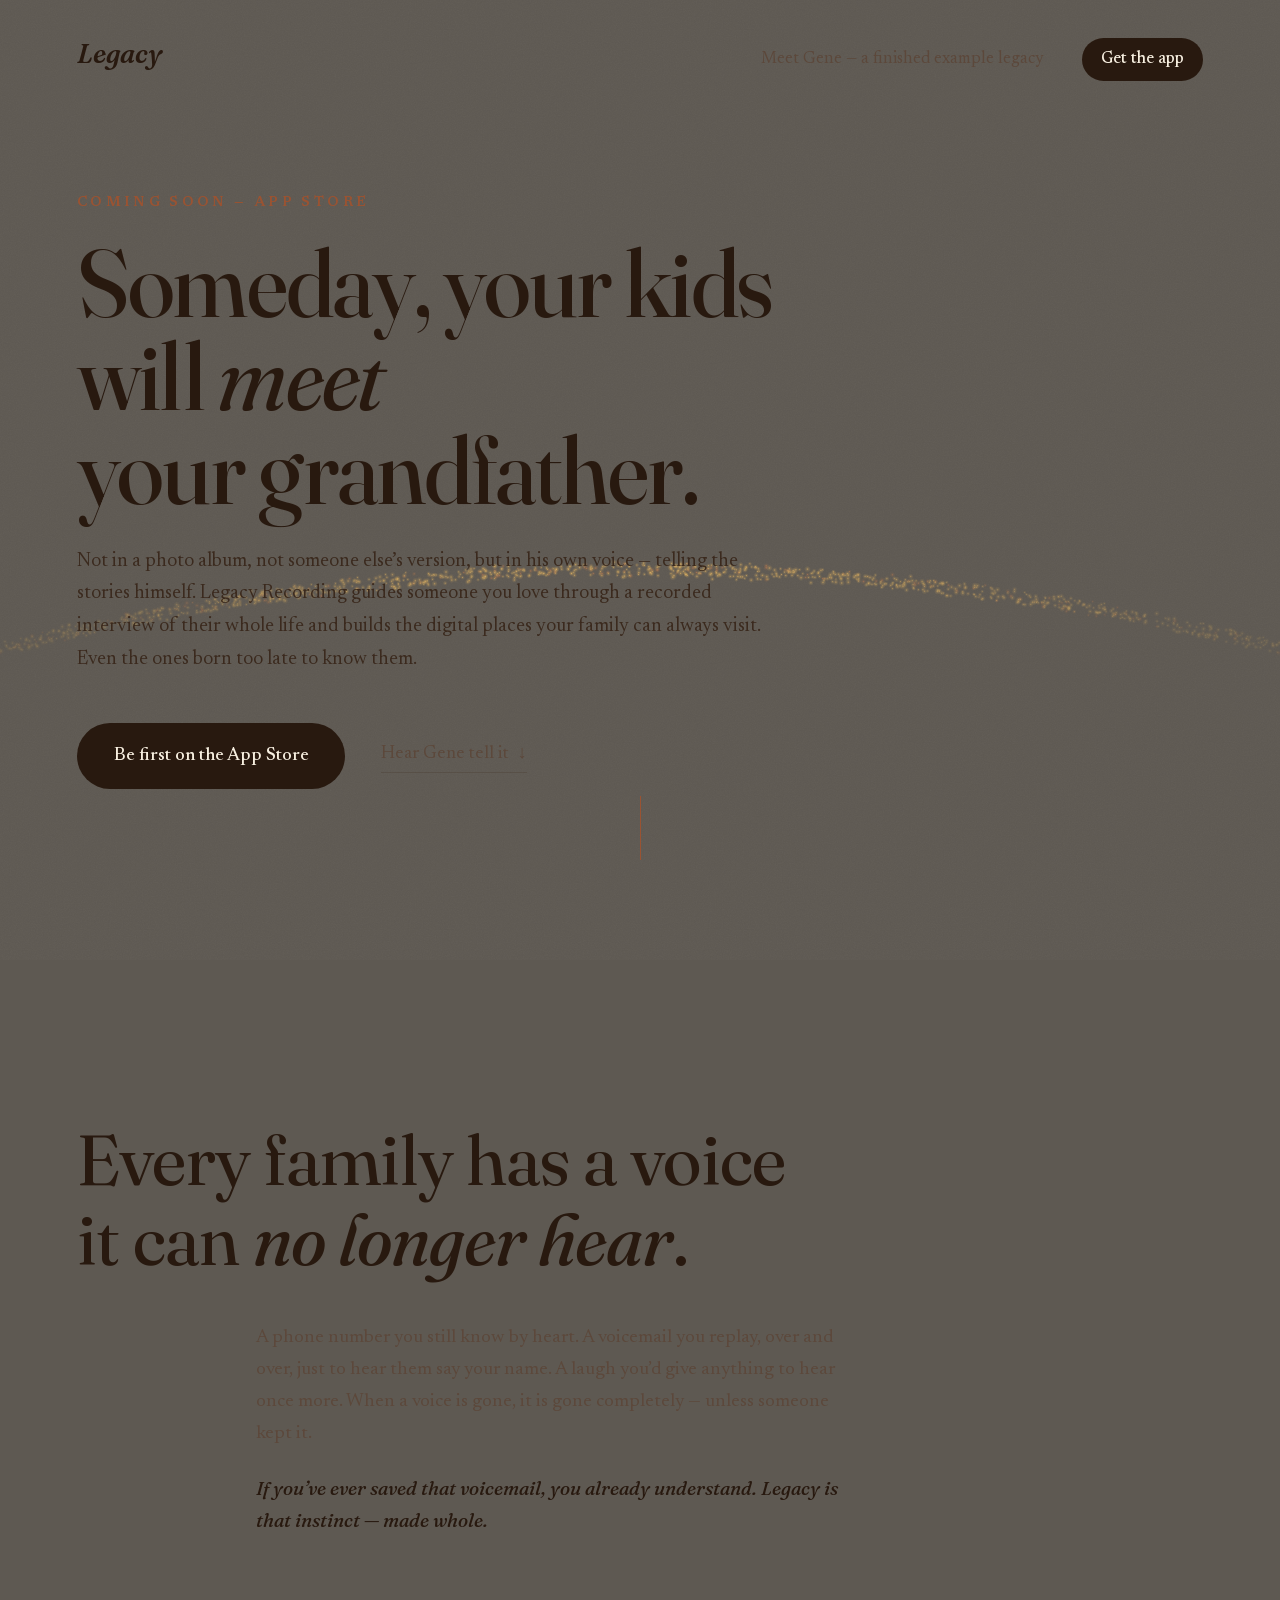
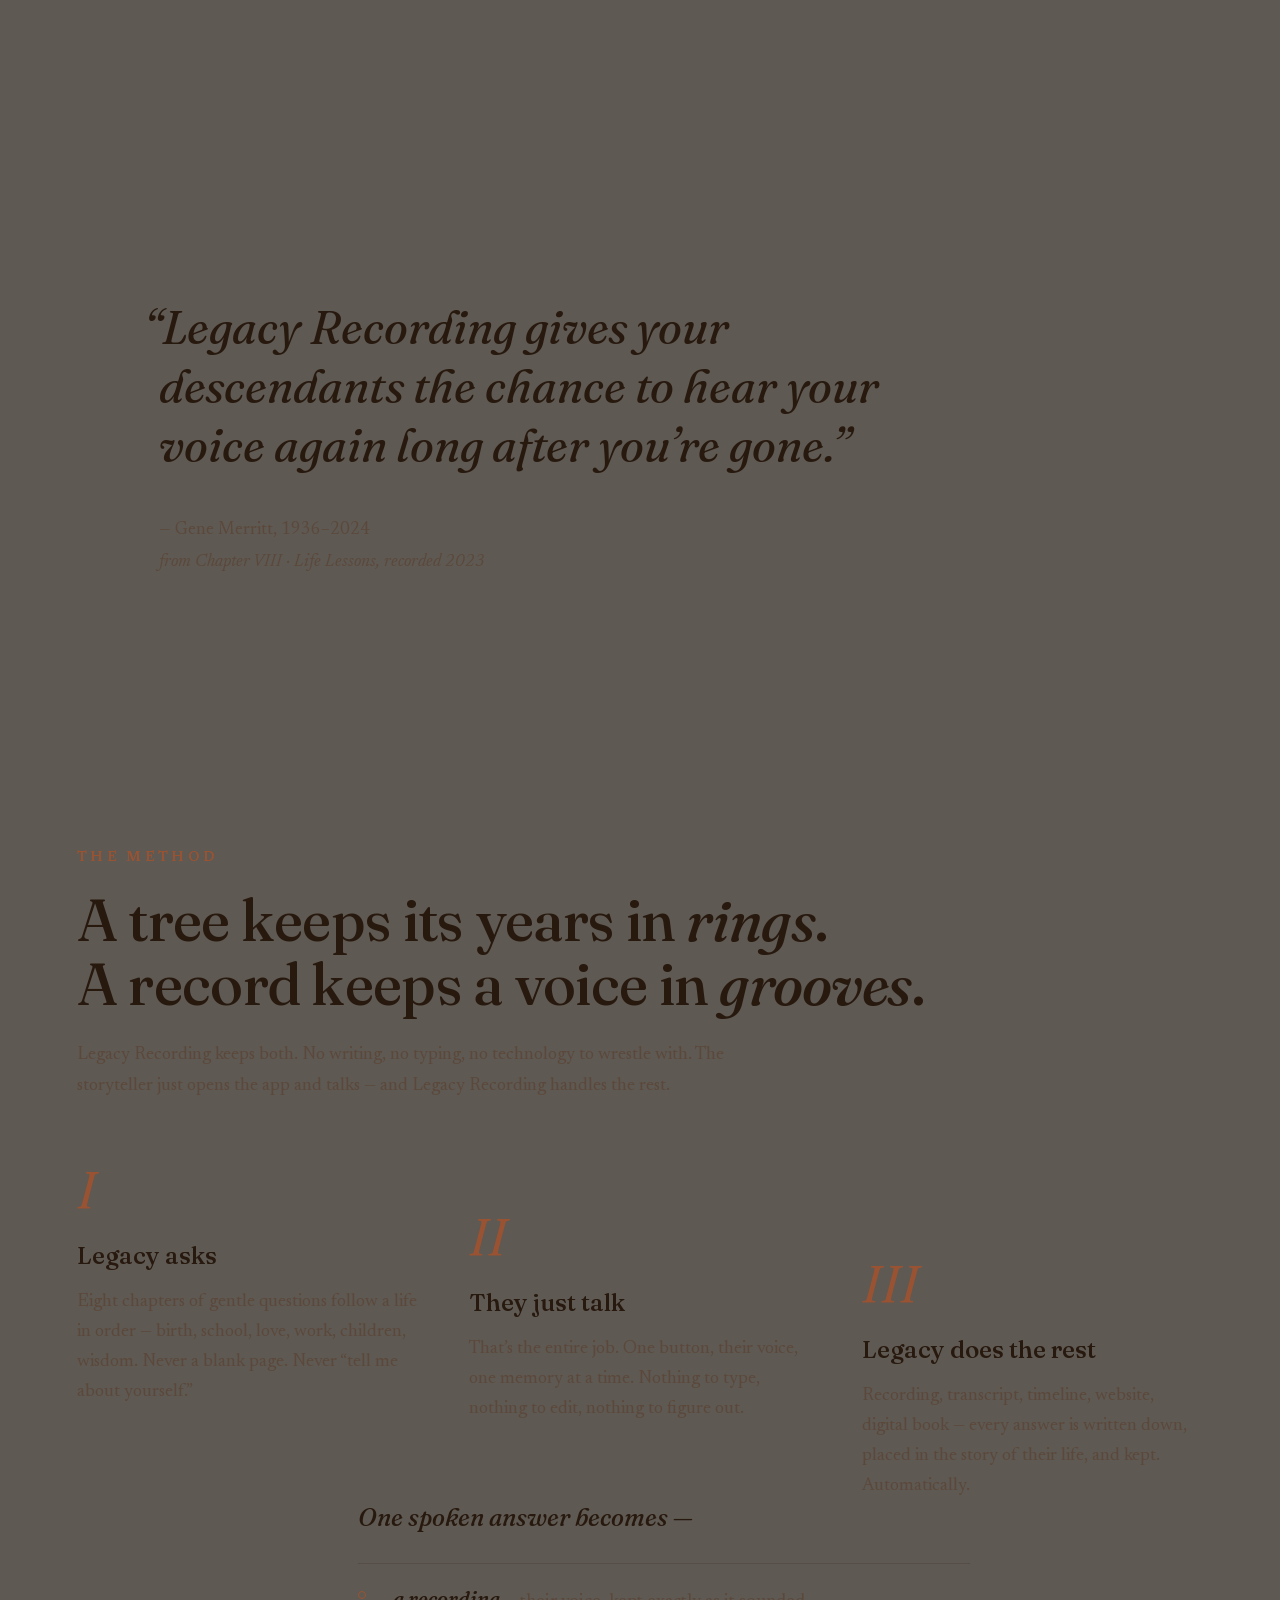
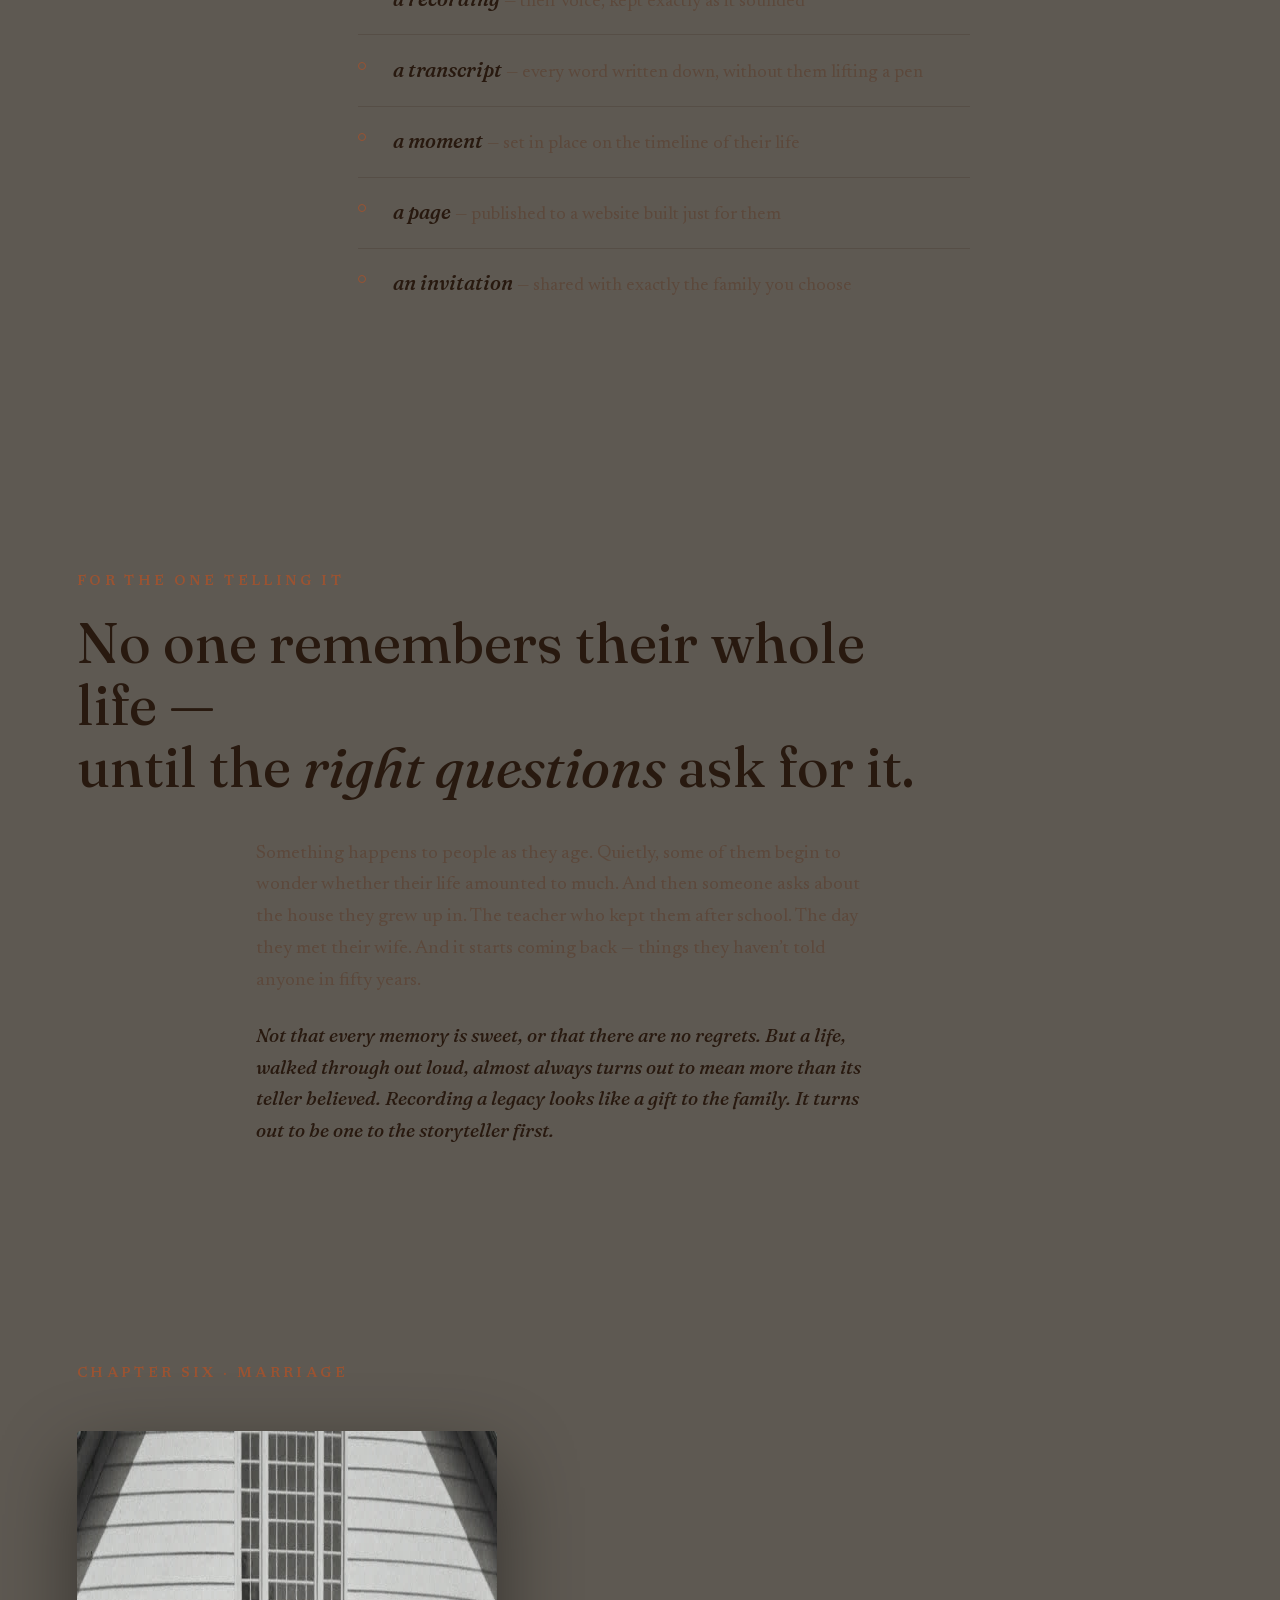
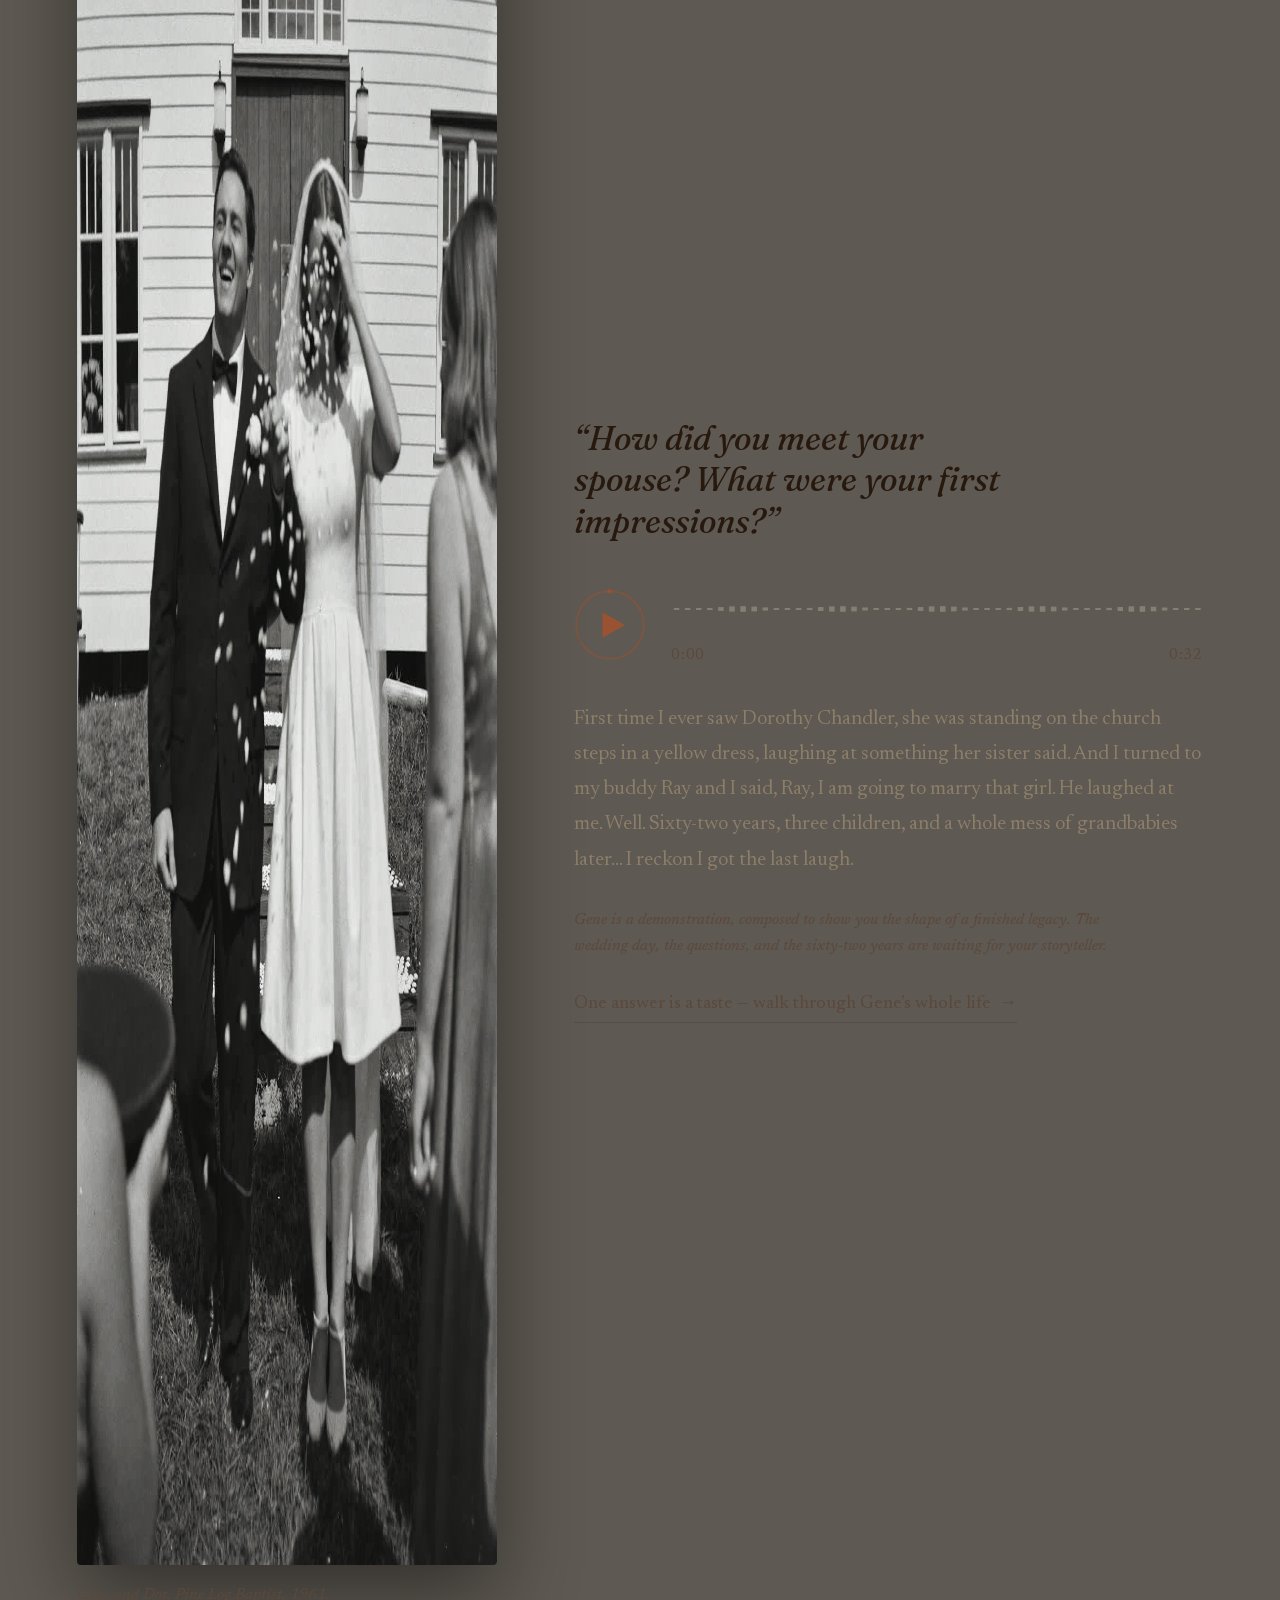
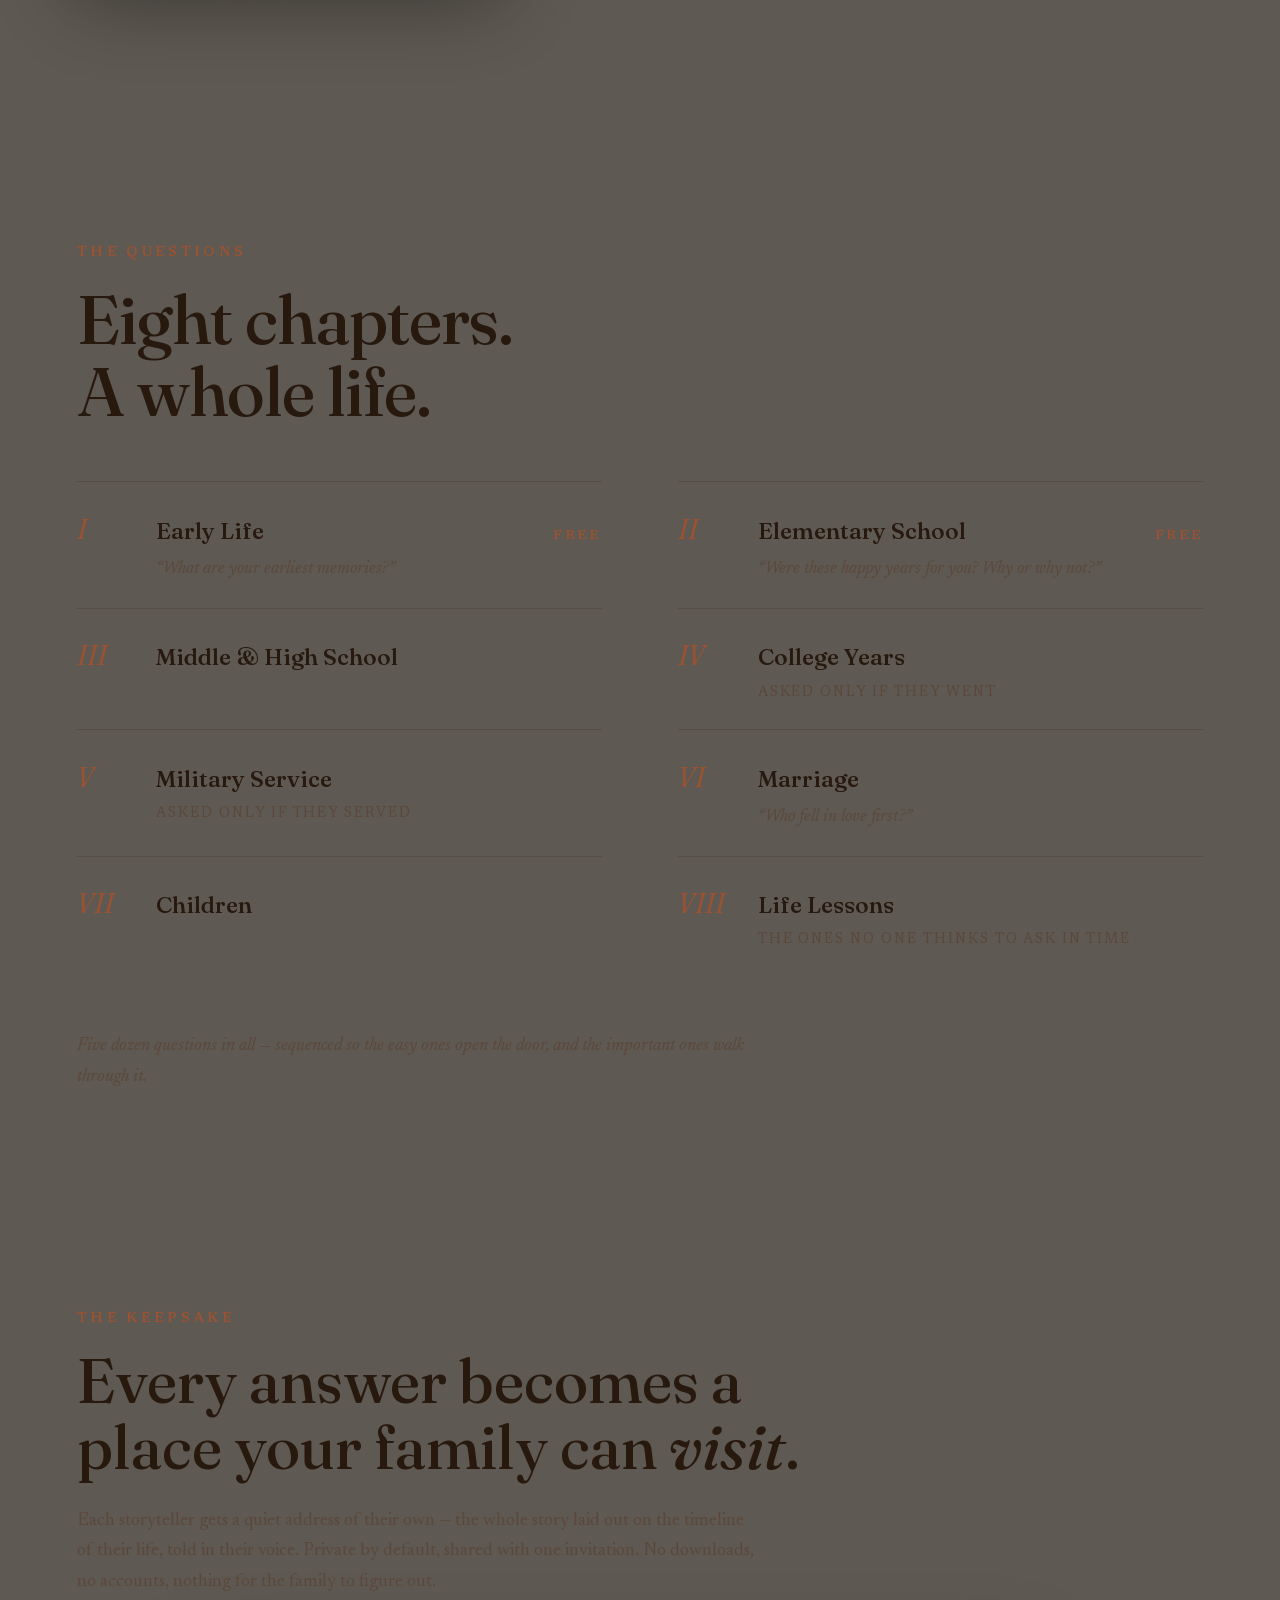
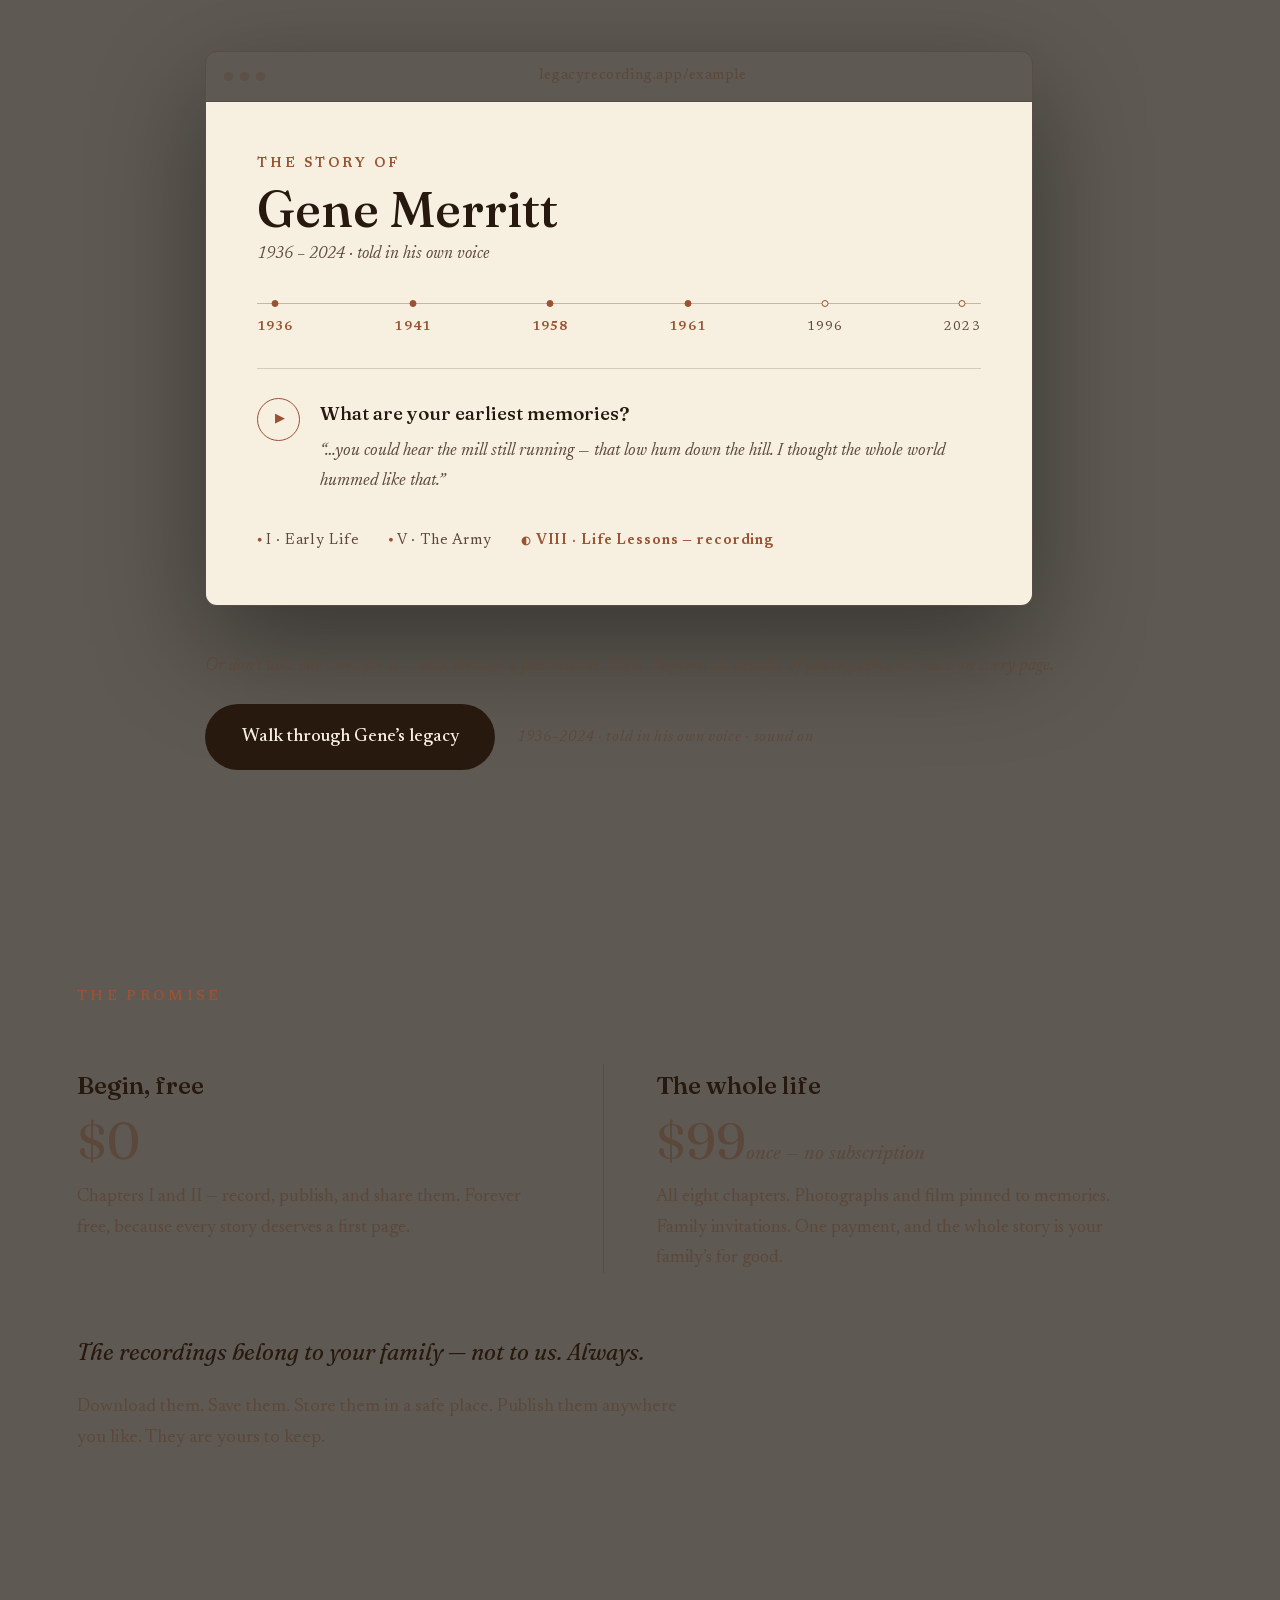
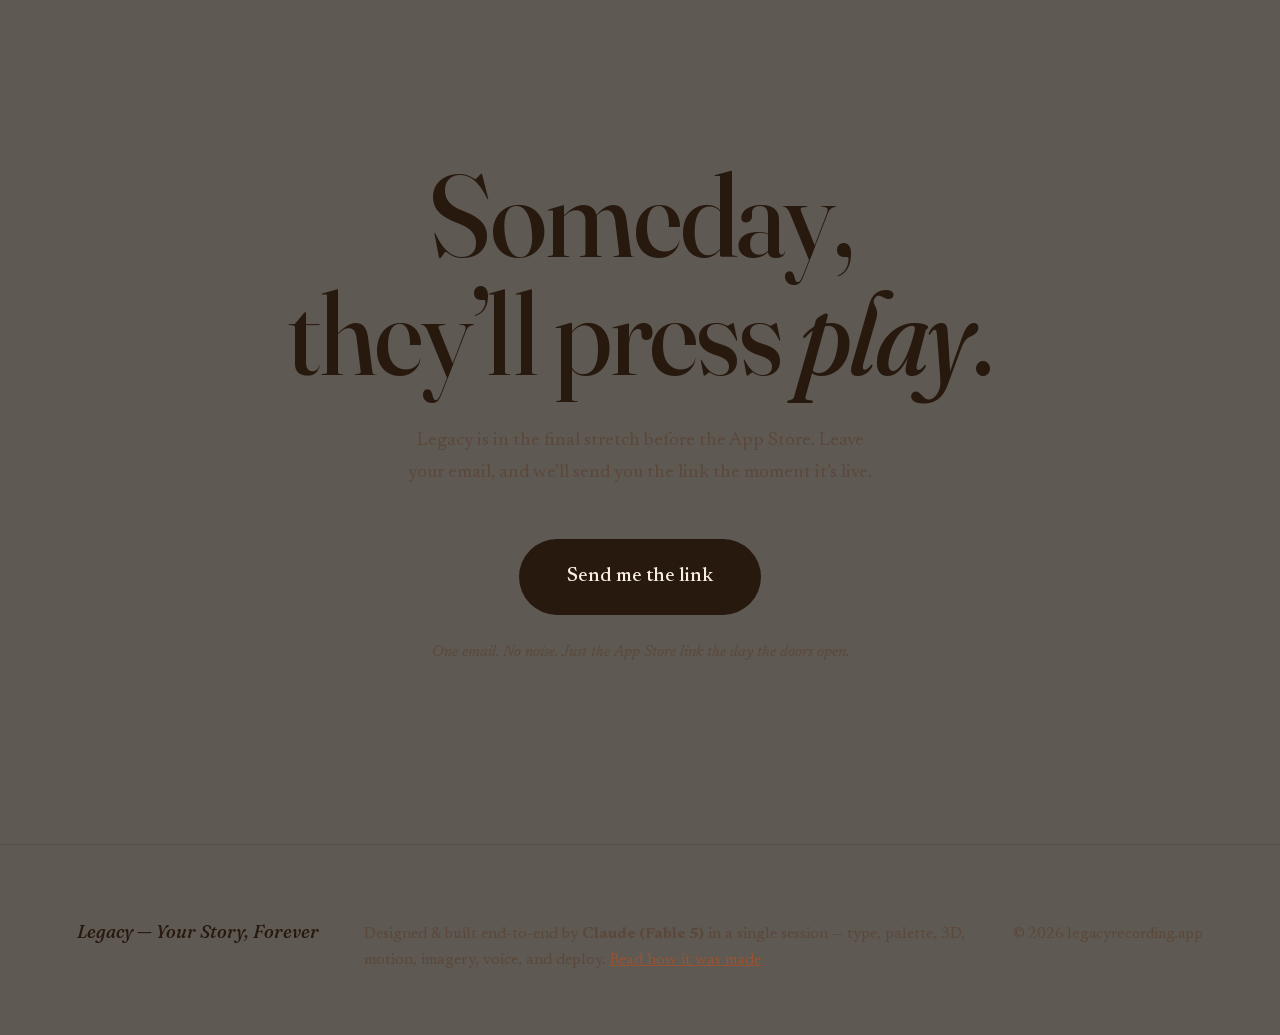
==== commit 99e8f64d: "Copy pass: example legacy nav, ownership promise, wedding photo for Ch. VI Co-Authored-By: Claude Fa" ====
--- a/index.html
+++ b/index.html
@@ -32,7 +32,7 @@
 <header class="masthead">
   <a class="wordmark" href="/">Legacy</a>
   <nav aria-label="Site">
-    <a class="nav-link" href="/example/">Meet Gene — a finished legacy</a>
+    <a class="nav-link" href="/example/">Meet Gene — a finished example legacy</a>
     <a class="nav-cta" href="#waitlist">Get the app</a>
   </nav>
 </header>
@@ -41,17 +41,18 @@
 
   <!-- ── I · DAWN ─────────────────────────────────────────────── -->
   <section class="hero" id="top" data-scene="disc">
-    <p class="kicker reveal">For iPhone · App Store — soon</p>
+    <p class="kicker reveal">Coming soon — App&nbsp;Store</p>
     <h1 class="reveal">
       <span class="line">Someday, your kids</span>
       <span class="line">will <em class="wonk">meet</em></span>
       <span class="line">your grandfather.</span>
     </h1>
     <p class="lede reveal">
-      Not in a photo album. In his own voice — telling the stories himself.
-      Legacy guides someone you love through a recorded interview of their
-      whole life, and keeps it as a place your family can always visit.
-      Even the ones born too late to know him.
+      Not in a photo album, not someone else&rsquo;s version, but in his own
+      voice — telling the stories himself. Legacy Recording guides someone
+      you love through a recorded interview of their whole life and builds
+      the digital places your family can always visit. Even the ones born
+      too late to know them.
     </p>
     <div class="hero-actions reveal">
       <a class="btn-primary" href="#waitlist">Be first on the App&nbsp;Store</a>
@@ -76,10 +77,10 @@
   </section>
 
   <blockquote class="testament" data-scene="thread">
-    <p class="reveal">“Give your descendants the chance to hear your voice again
-    long after you are gone.”</p>
-    <footer class="reveal">— Henry Clay, February 2019<span class="cite-note">whose
-    guided-interview framework became this app</span></footer>
+    <p class="reveal">“Legacy Recording gives your descendants the chance to hear
+    your voice again long after you&rsquo;re gone.”</p>
+    <footer class="reveal">— Gene Merritt, 1936–2024<span class="cite-note">from
+    Chapter VIII · Life Lessons, recorded 2023</span></footer>
   </blockquote>
 
   <!-- ── III · THE METHOD ─────────────────────────────────────── -->
@@ -87,9 +88,9 @@
     <p class="kicker reveal">The method</p>
     <h2 class="reveal">A tree keeps its years in <em>rings</em>.<br>
         A record keeps a voice in <em>grooves</em>.</h2>
-    <p class="method-lede reveal">Legacy keeps both. No writing, no typing,
-      no technology to wrestle. The storyteller does exactly one thing —
-      and Legacy does everything that follows.</p>
+    <p class="method-lede reveal">Legacy Recording keeps both. No writing,
+      no typing, no technology to wrestle with. The storyteller just opens
+      the app and talks — and Legacy Recording handles the rest.</p>
 
     <ol class="steps">
       <li class="reveal">
@@ -108,8 +109,9 @@
       <li class="reveal">
         <span class="numeral">III</span>
         <h3>Legacy does the rest</h3>
-        <p>Recording, transcript, timeline, website — every answer is written
-        down, placed in the story of their life, and kept. Automatically.</p>
+        <p>Recording, transcript, timeline, website, digital book — every
+        answer is written down, placed in the story of their life, and kept.
+        Automatically.</p>
       </li>
     </ol>
 
@@ -150,9 +152,9 @@
     <p class="kicker reveal">Chapter six · Marriage</p>
     <div class="listening-grid">
       <figure class="portrait reveal">
-        <video id="portraitVideo" playsinline muted loop preload="none"
-               poster="/assets/img/gene-swing.jpg" aria-label="Gene and Dot laughing together on their porch swing, gently coming to life"></video>
-        <figcaption>Gene and Dot, their sixty-second summer.</figcaption>
+        <img src="/assets/img/gene-dot-wedding.jpg" width="1300" height="1734"
+             alt="Gene and Dot on the steps of Pine Log Baptist, wedding day 1961, rice mid-air">
+        <figcaption>Gene and Dot, Pine Log Baptist, 1961.</figcaption>
       </figure>
       <div class="player-column">
         <p class="asked reveal"><em>“How did you meet your spouse? What were
@@ -173,8 +175,8 @@
         </div>
         <p class="transcript" id="transcript" aria-live="off"></p>
         <p class="demo-note reveal">Gene is a demonstration, composed to show
-        you the shape of a finished legacy. The swing, the questions, and the
-        sixty-two years are waiting for your storyteller.</p>
+        you the shape of a finished legacy. The wedding day, the questions,
+        and the sixty-two years are waiting for your storyteller.</p>
         <a class="btn-quiet listening-example reveal" href="/example/">One answer
         is a taste — walk through Gene&rsquo;s whole life<span class="arrow">→</span></a>
       </div>
@@ -196,8 +198,7 @@
         <p class="toc-tease"><em>“Were these happy years for you? Why or why not?”</em></p></div>
         <span class="toc-tag free">free</span></li>
       <li class="reveal"><span class="toc-num">III</span>
-        <div><h3>Middle &amp; High School</h3>
-        <p class="toc-tease sealed">questions sealed until you begin</p></div></li>
+        <div><h3>Middle &amp; High School</h3></div></li>
       <li class="reveal"><span class="toc-num">IV</span>
         <div><h3>College Years</h3>
         <p class="toc-tease sealed">asked only if they went</p></div></li>
@@ -208,8 +209,7 @@
         <div><h3>Marriage</h3>
         <p class="toc-tease"><em>“Who fell in love first?”</em></p></div></li>
       <li class="reveal"><span class="toc-num">VII</span>
-        <div><h3>Children</h3>
-        <p class="toc-tease sealed">questions sealed until you begin</p></div></li>
+        <div><h3>Children</h3></div></li>
       <li class="reveal"><span class="toc-num">VIII</span>
         <div><h3>Life Lessons</h3>
         <p class="toc-tease sealed">the ones no one thinks to ask in time</p></div></li>
@@ -282,6 +282,8 @@
     </div>
     <p class="promise-coda reveal">The recordings belong to your family —
     not to us. Always.</p>
+    <p class="promise-rights reveal">Download them. Save them. Store them in
+    a safe place. Publish them anywhere you like. They are yours to keep.</p>
   </section>
 
   <!-- ── VIII · RETURN TO DAWN ────────────────────────────────── -->
--- a/css/main.css
+++ b/css/main.css
@@ -779,6 +779,13 @@
   font-style: italic;
   font-size: 1.25rem;
   color: var(--fg-strong);
+  transition: color 0.9s ease;
+}
+.promise-rights {
+  margin-top: 1.1rem;
+  max-width: 34em;
+  font-size: 1.02rem;
+  color: var(--fg-dim);
   transition: color 0.9s ease;
 }
 
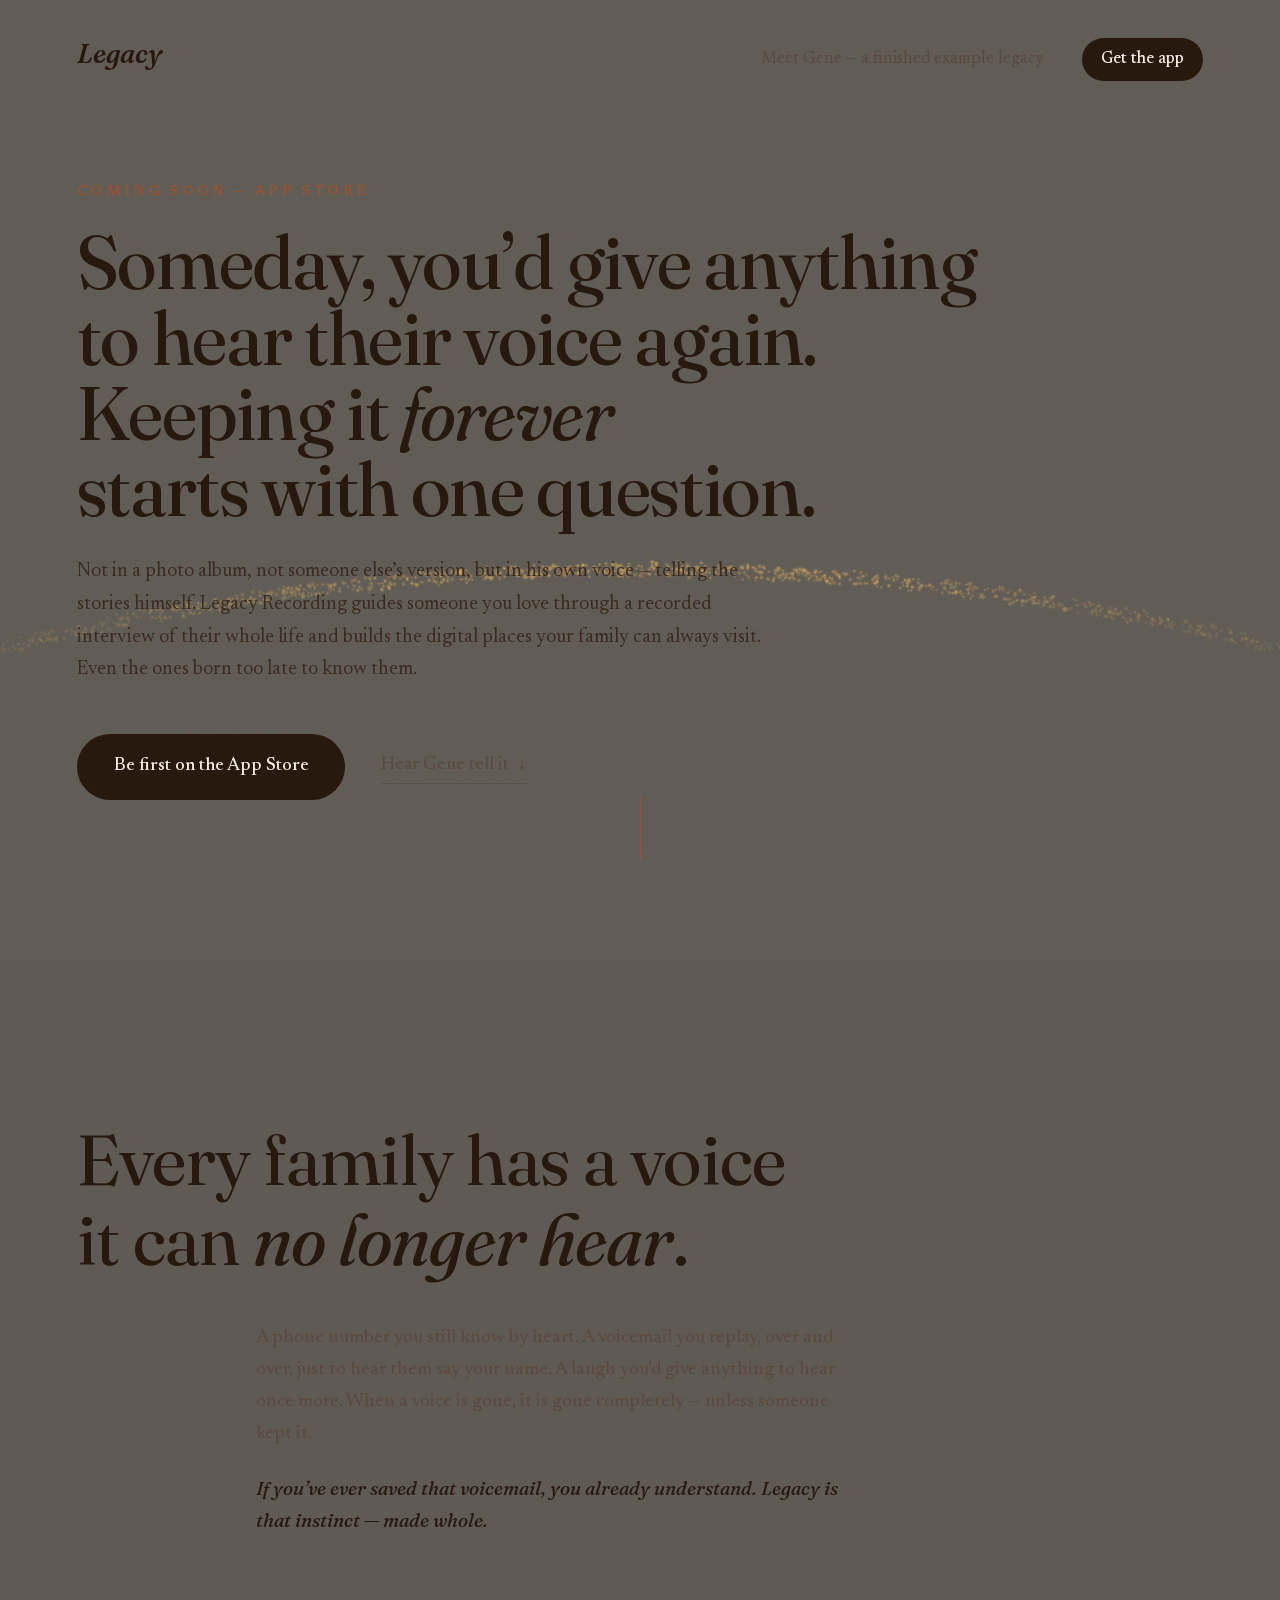
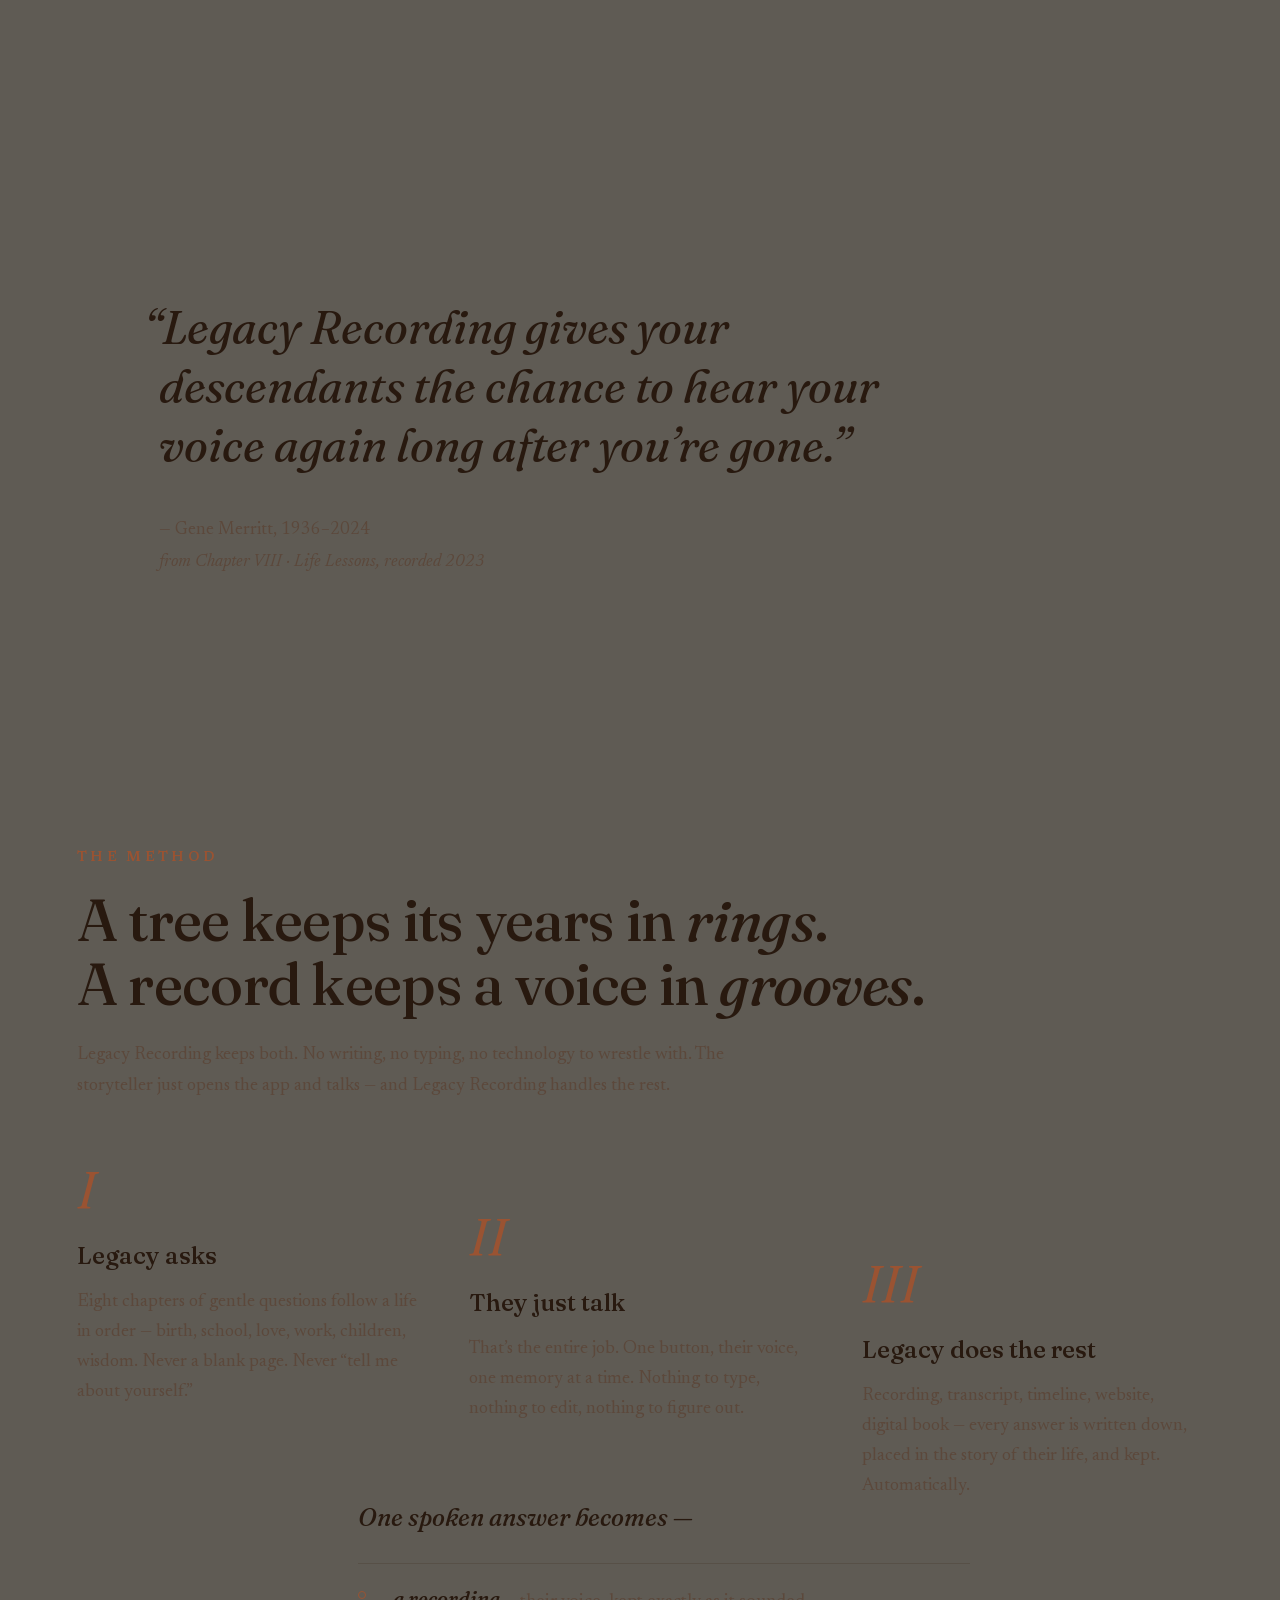
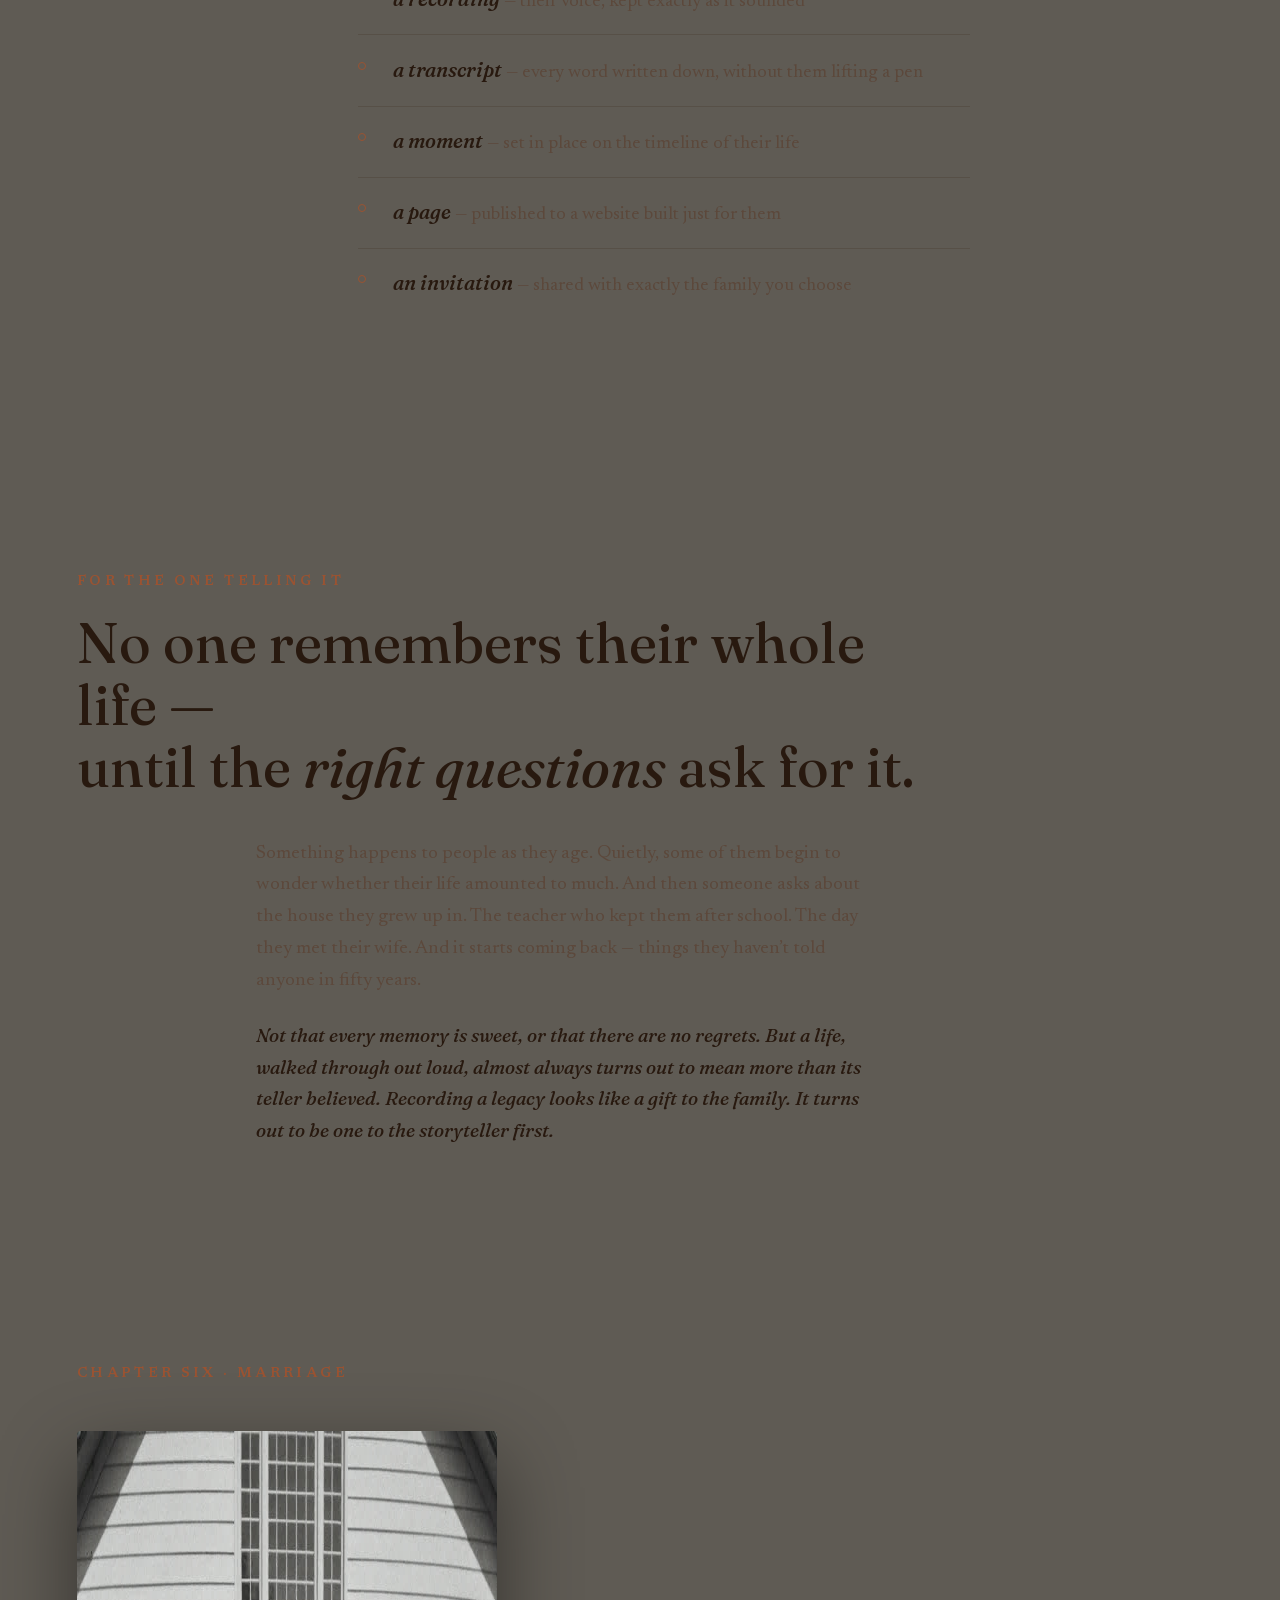
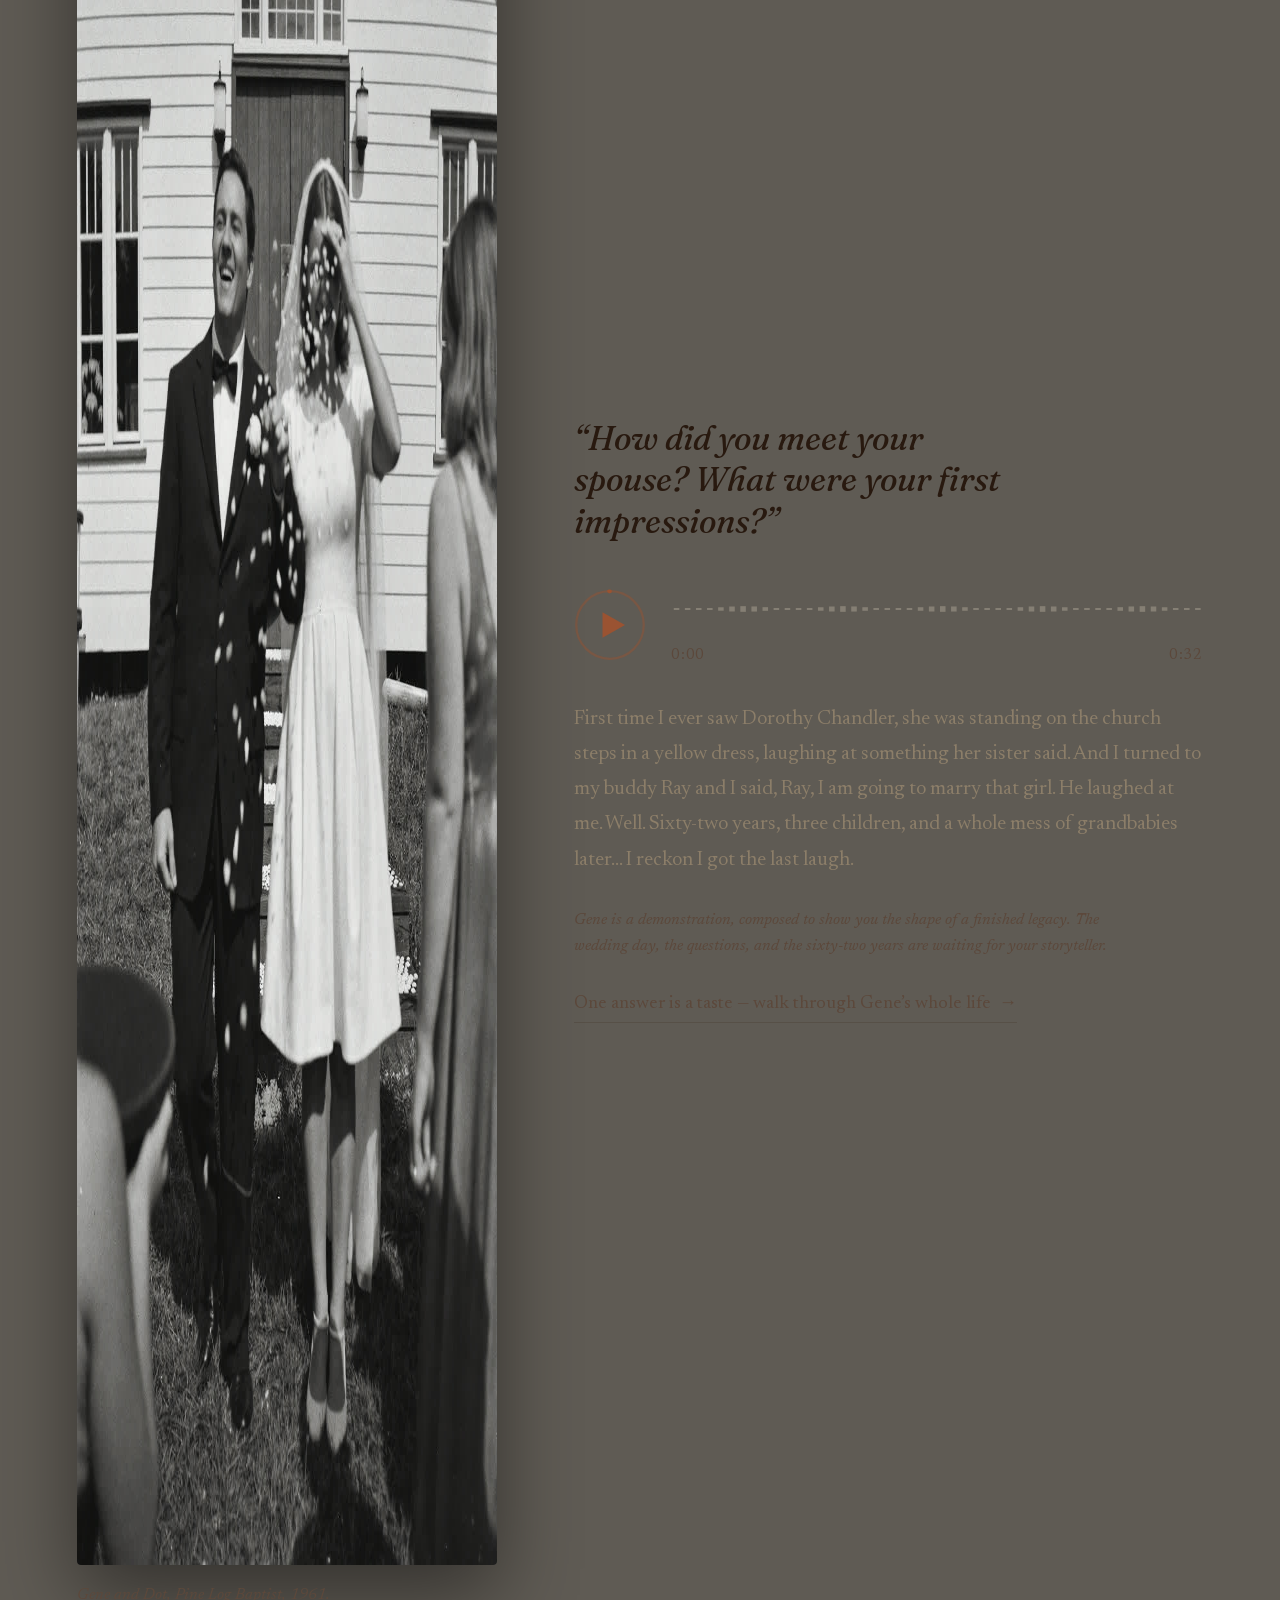
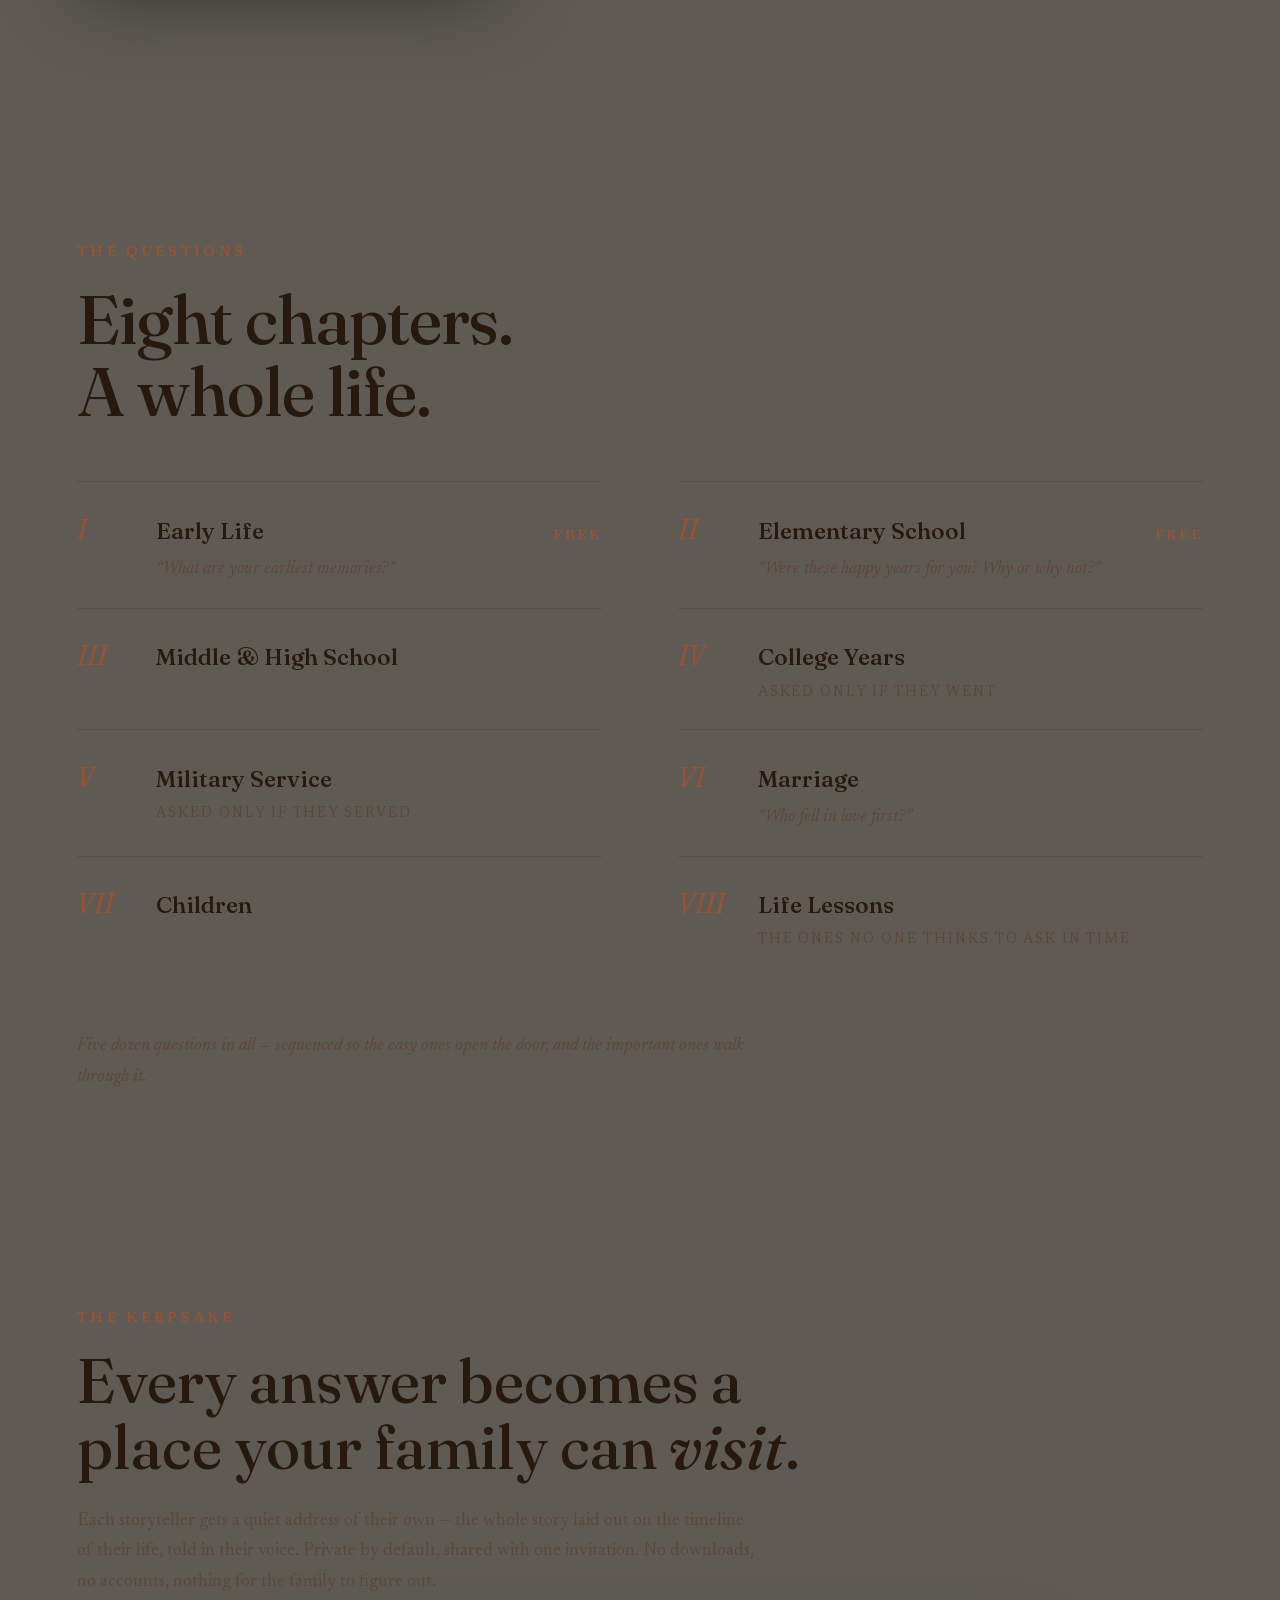
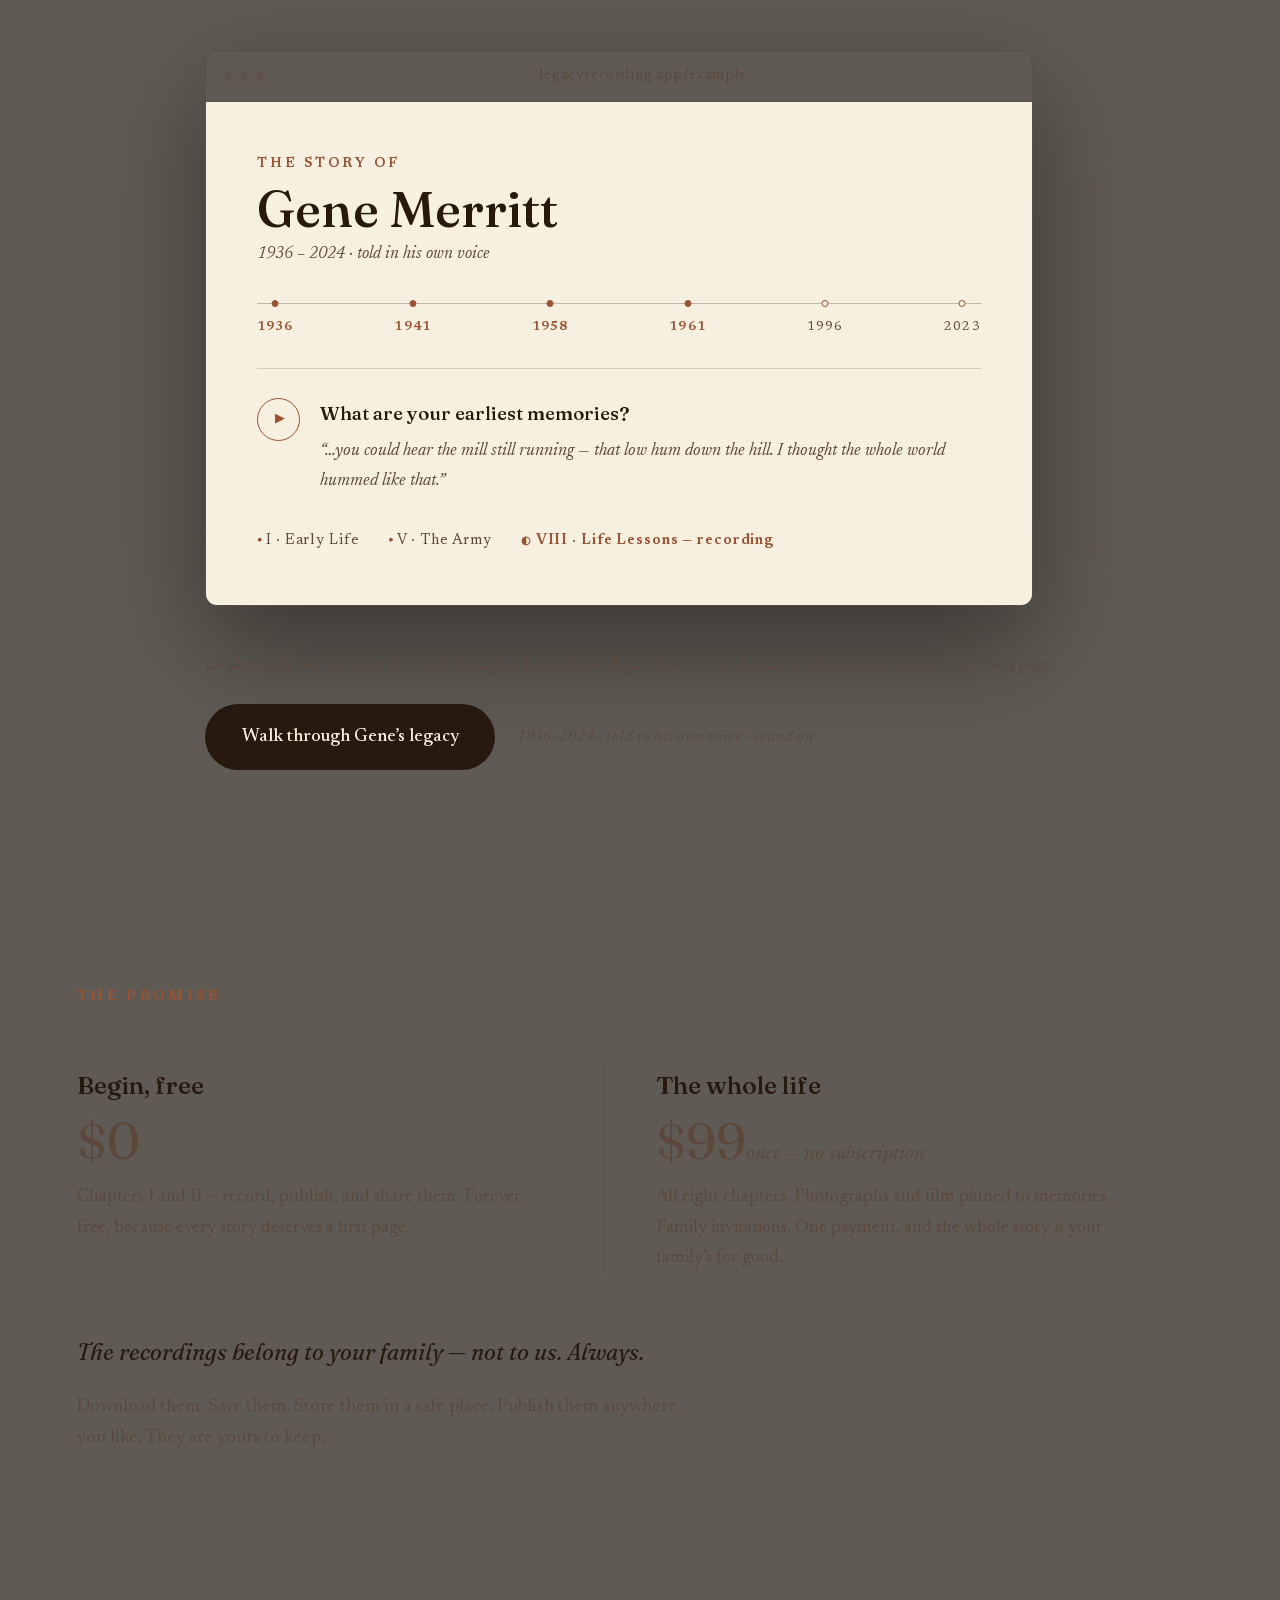
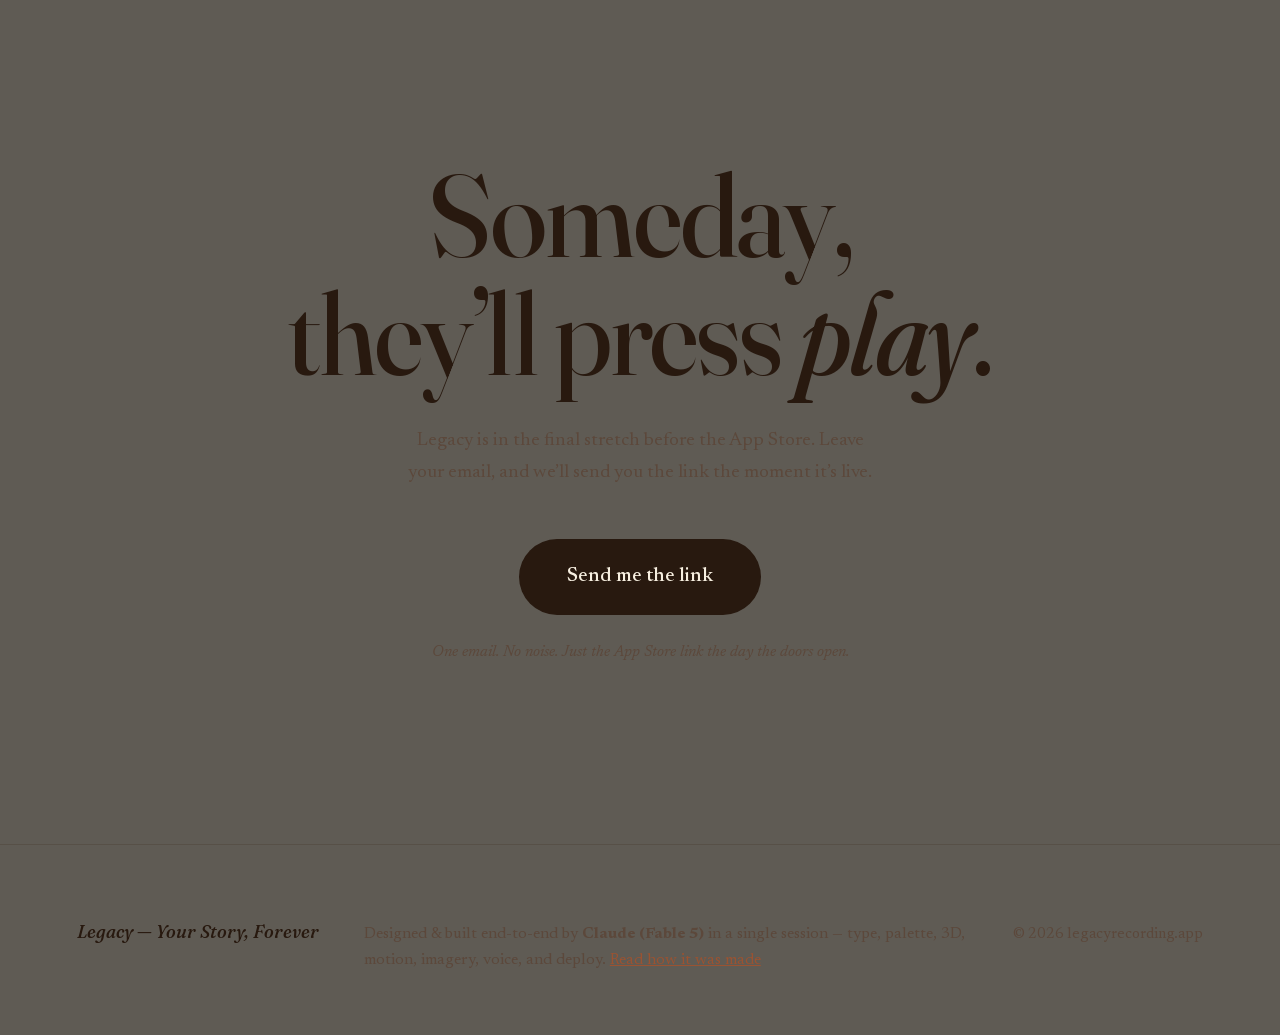
==== commit 4e63e2c7: "New hero: someday you'd give anything — keeping it forever starts with one question Co-Authored-By: " ====
--- a/index.html
+++ b/index.html
@@ -11,7 +11,7 @@
 <meta charset="utf-8">
 <meta name="viewport" content="width=device-width, initial-scale=1">
 <title>Legacy — Your Story, Forever</title>
-<meta name="description" content="Someday, your kids will meet your grandfather — in his own voice. Legacy guides the people you love through a recorded interview of their whole life, and keeps it as a place your family visits forever.">
+<meta name="description" content="Someday, you'd give anything to hear their voice again — keeping it forever starts with one question. Legacy guides the people you love through a recorded interview of their whole life, and keeps it as a place your family can always visit.">
 <link rel="icon" href="/assets/img/favicon.svg" type="image/svg+xml">
 <meta property="og:title" content="Legacy — Your Story, Forever">
 <meta property="og:description" content="One day, their voice will be your family’s most precious thing. Keep it.">
@@ -43,9 +43,10 @@
   <section class="hero" id="top" data-scene="disc">
     <p class="kicker reveal">Coming soon — App&nbsp;Store</p>
     <h1 class="reveal">
-      <span class="line">Someday, your kids</span>
-      <span class="line">will <em class="wonk">meet</em></span>
-      <span class="line">your grandfather.</span>
+      <span class="line">Someday, you&rsquo;d give anything</span>
+      <span class="line">to hear their voice again.</span>
+      <span class="line">Keeping it <em class="wonk">forever</em></span>
+      <span class="line">starts with one question.</span>
     </h1>
     <p class="lede reveal">
       Not in a photo album, not someone else&rsquo;s version, but in his own
--- a/css/main.css
+++ b/css/main.css
@@ -209,12 +209,12 @@
   padding-top: 9vh;
 }
 .hero h1 {
-  font-size: clamp(2.7rem, 7.4vw, 6.2rem);
+  font-size: clamp(2.4rem, 5.8vw, 5.2rem);
   font-weight: 470;
-  line-height: 0.99;
+  line-height: 1.02;
   letter-spacing: -0.018em;
   margin: 1.1rem 0 1.6rem;
-  max-width: 19ch;
+  max-width: 28ch;
 }
 .hero h1 .line { display: block; }
 .hero h1 em { font-weight: 420; }
@@ -229,6 +229,7 @@
 }
 .hero h1 .line:nth-child(2) { transition-delay: calc(var(--d, 0s) + 0.16s); }
 .hero h1 .line:nth-child(3) { transition-delay: calc(var(--d, 0s) + 0.32s); }
+.hero h1 .line:nth-child(4) { transition-delay: calc(var(--d, 0s) + 0.48s); }
 .hero h1.in .line { opacity: 1; transform: none; filter: none; }
 .lede {
   font-size: clamp(1.08rem, 1.45vw, 1.32rem);
@@ -845,7 +846,9 @@
 }
 @media (max-width: 620px) {
   .nav-link { display: none; }
-  .hero h1 { font-size: clamp(2.7rem, 13.5vw, 4rem); }
+  .hero h1 { font-size: clamp(1.9rem, 9.6vw, 3rem); }
+  /* flow as one sentence — forced breaks orphan words at this width */
+  .hero h1 .line { display: inline; }
   .player { gap: 1rem; }
   .play-btn { width: 60px; height: 60px; }
 }
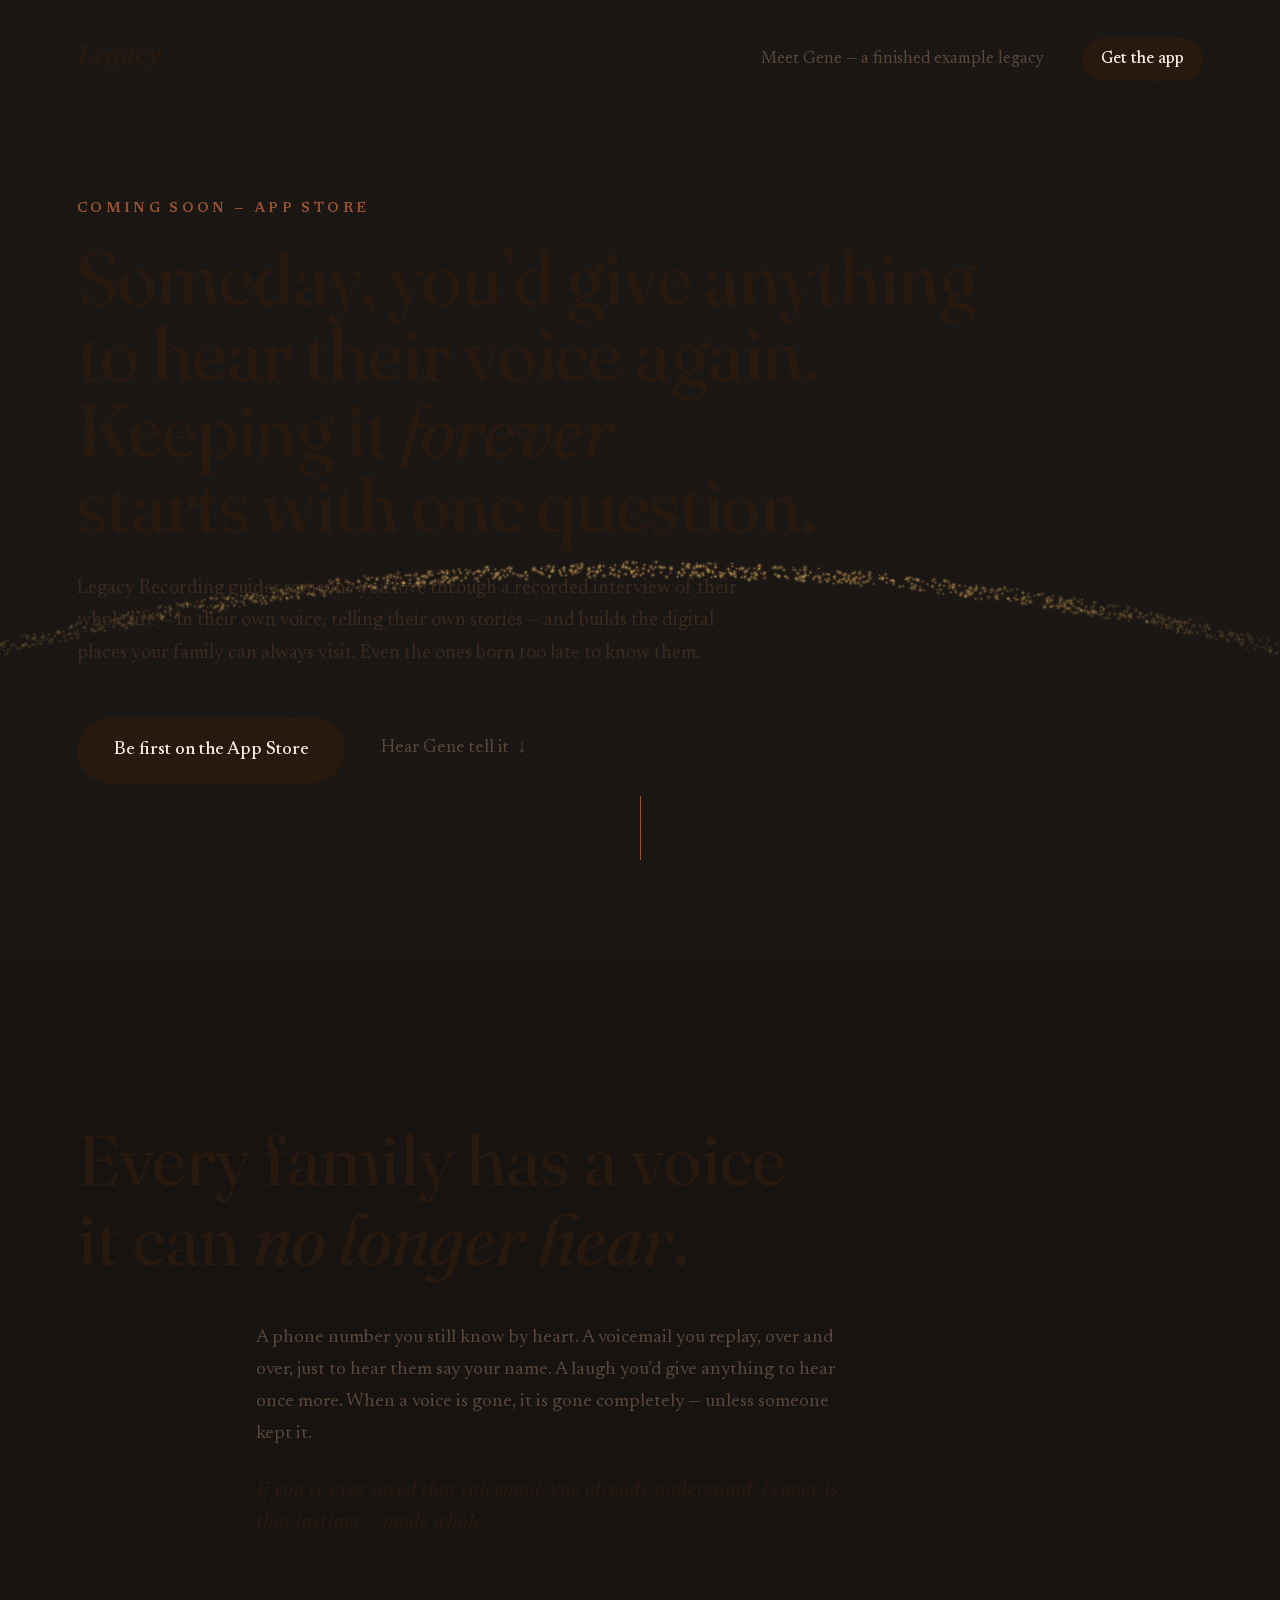
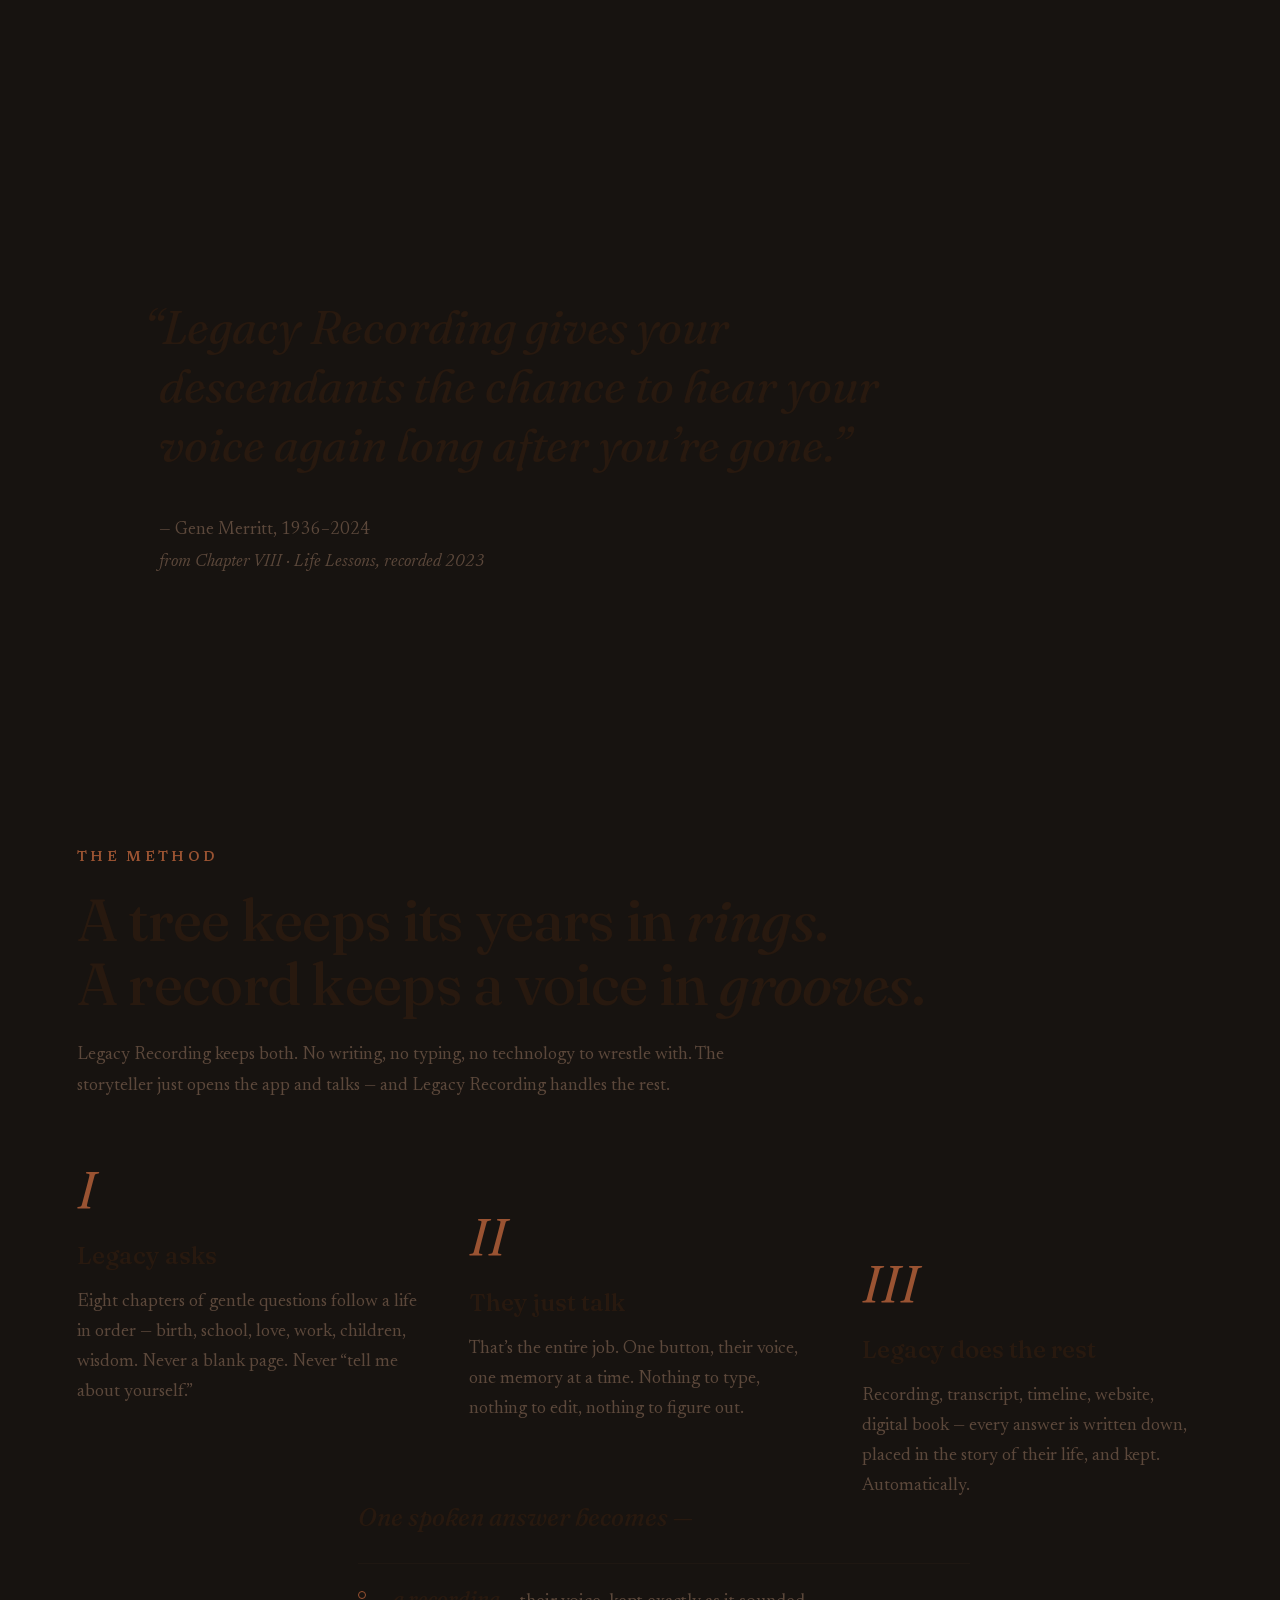
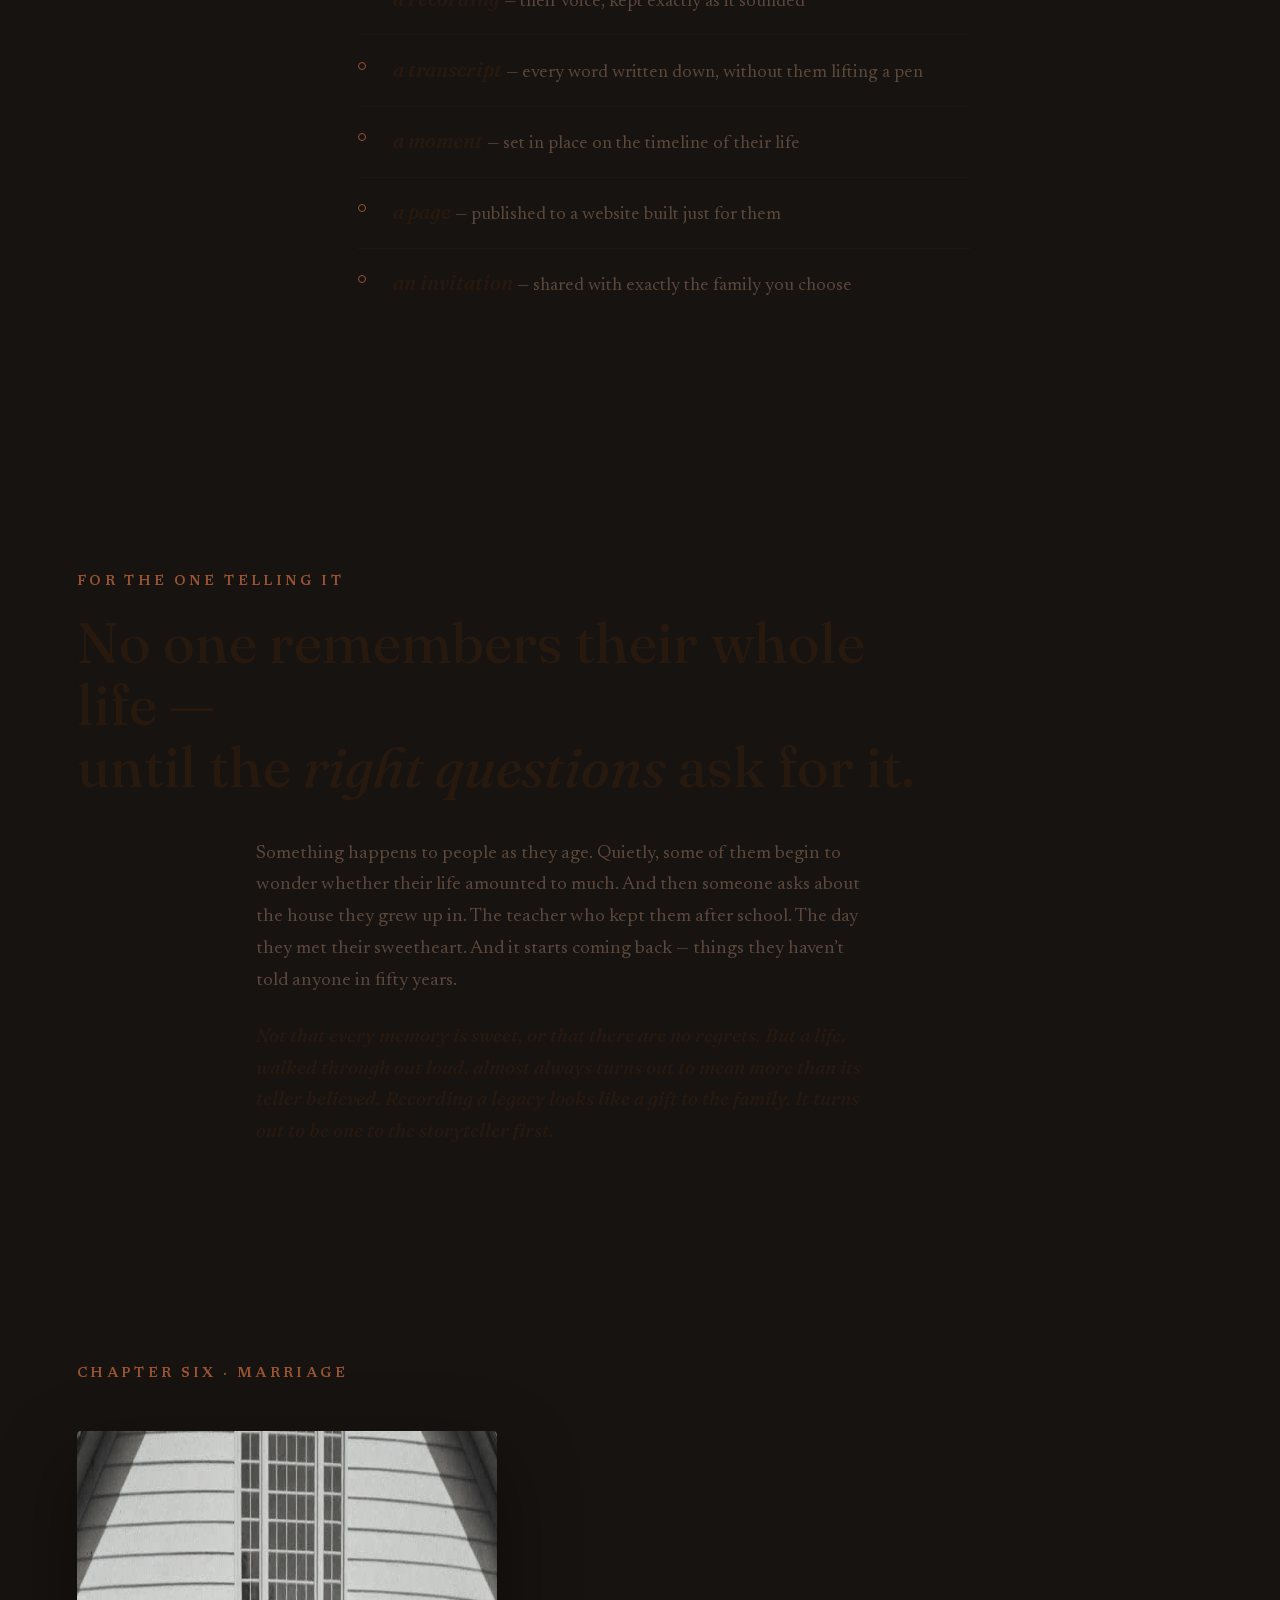
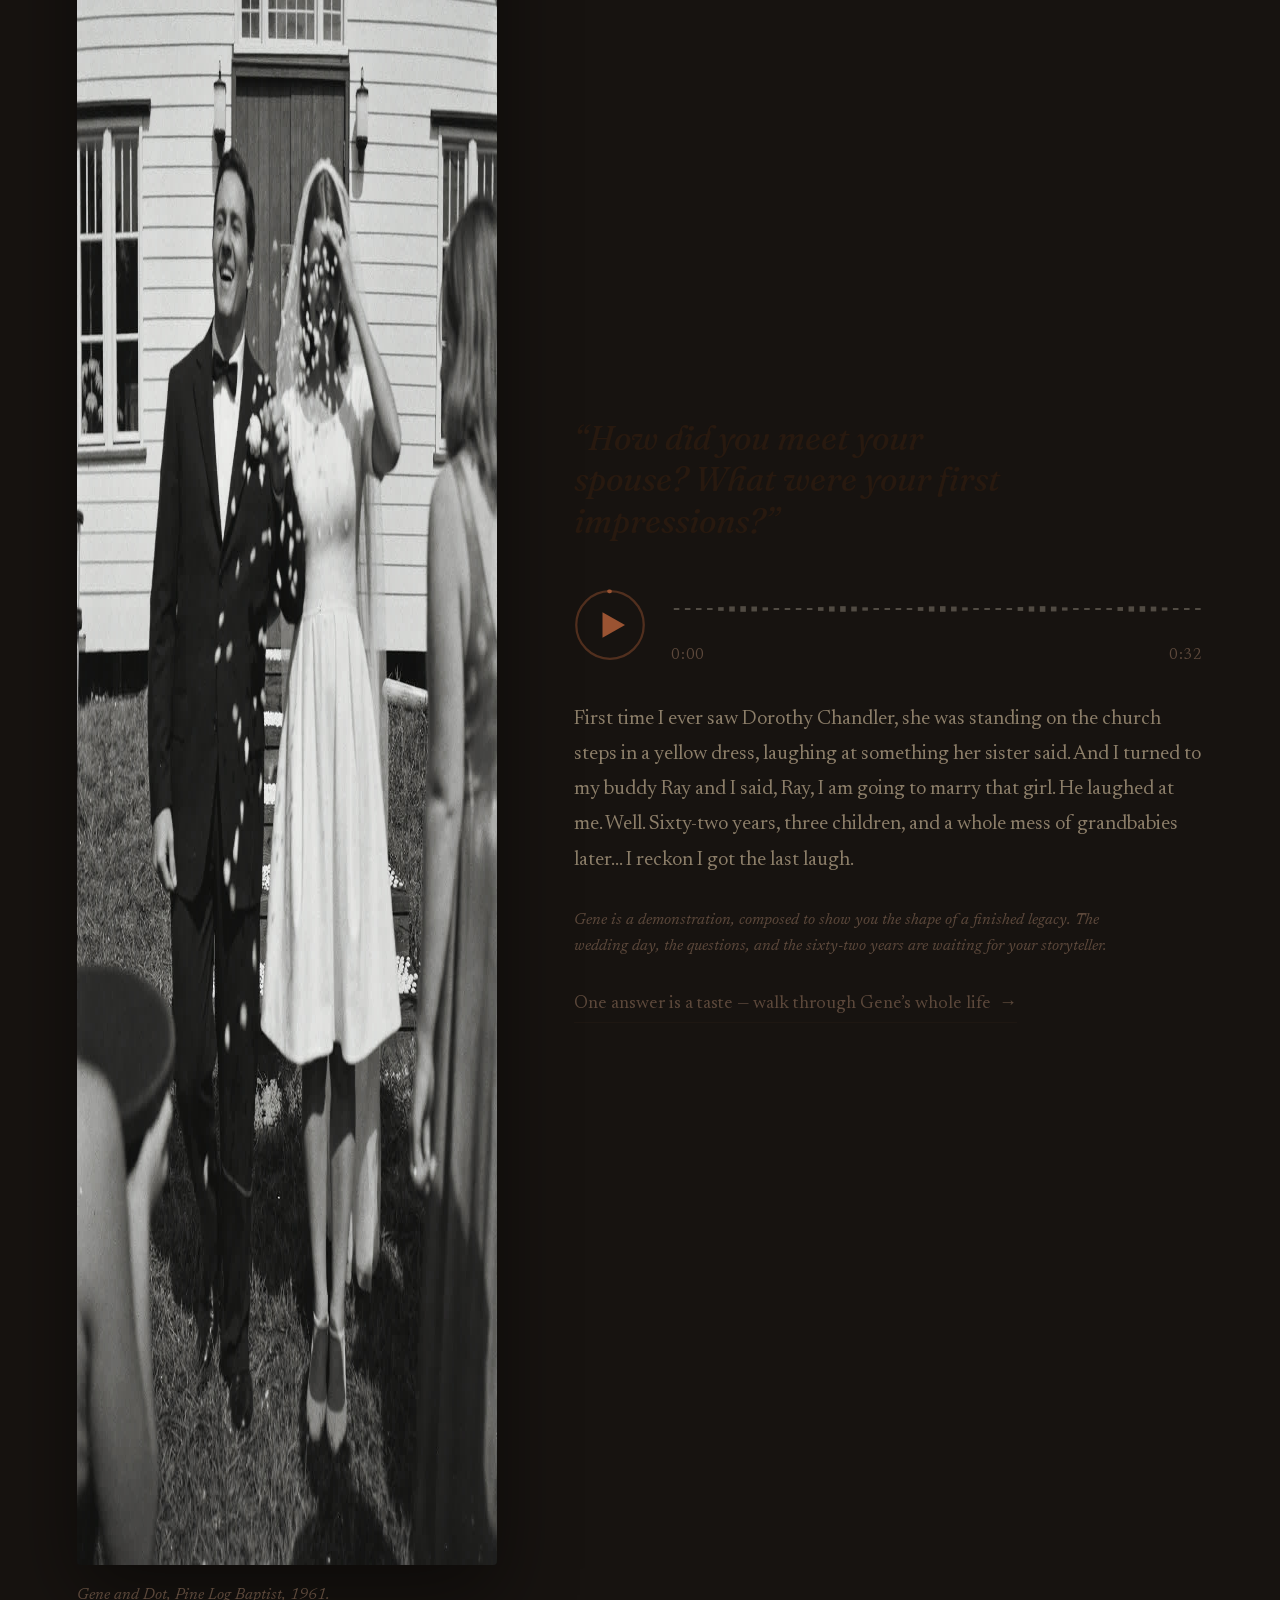
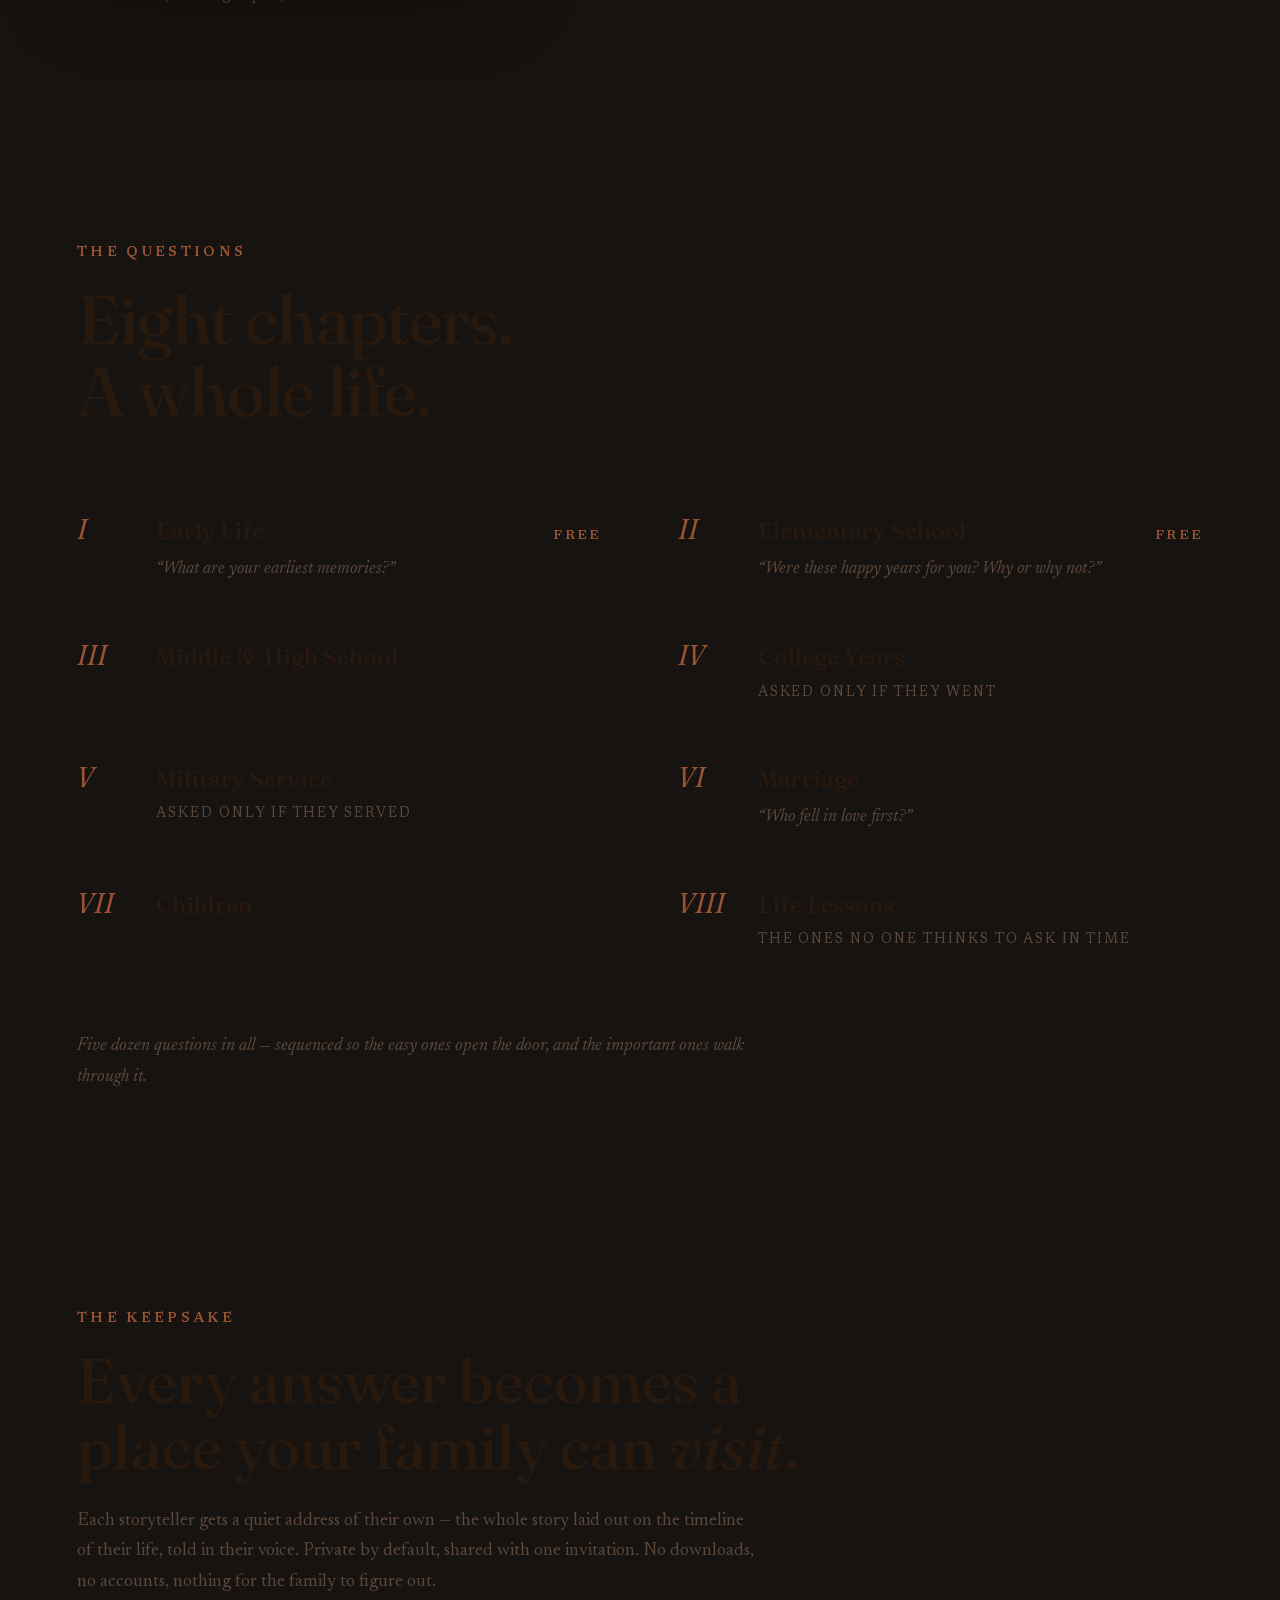
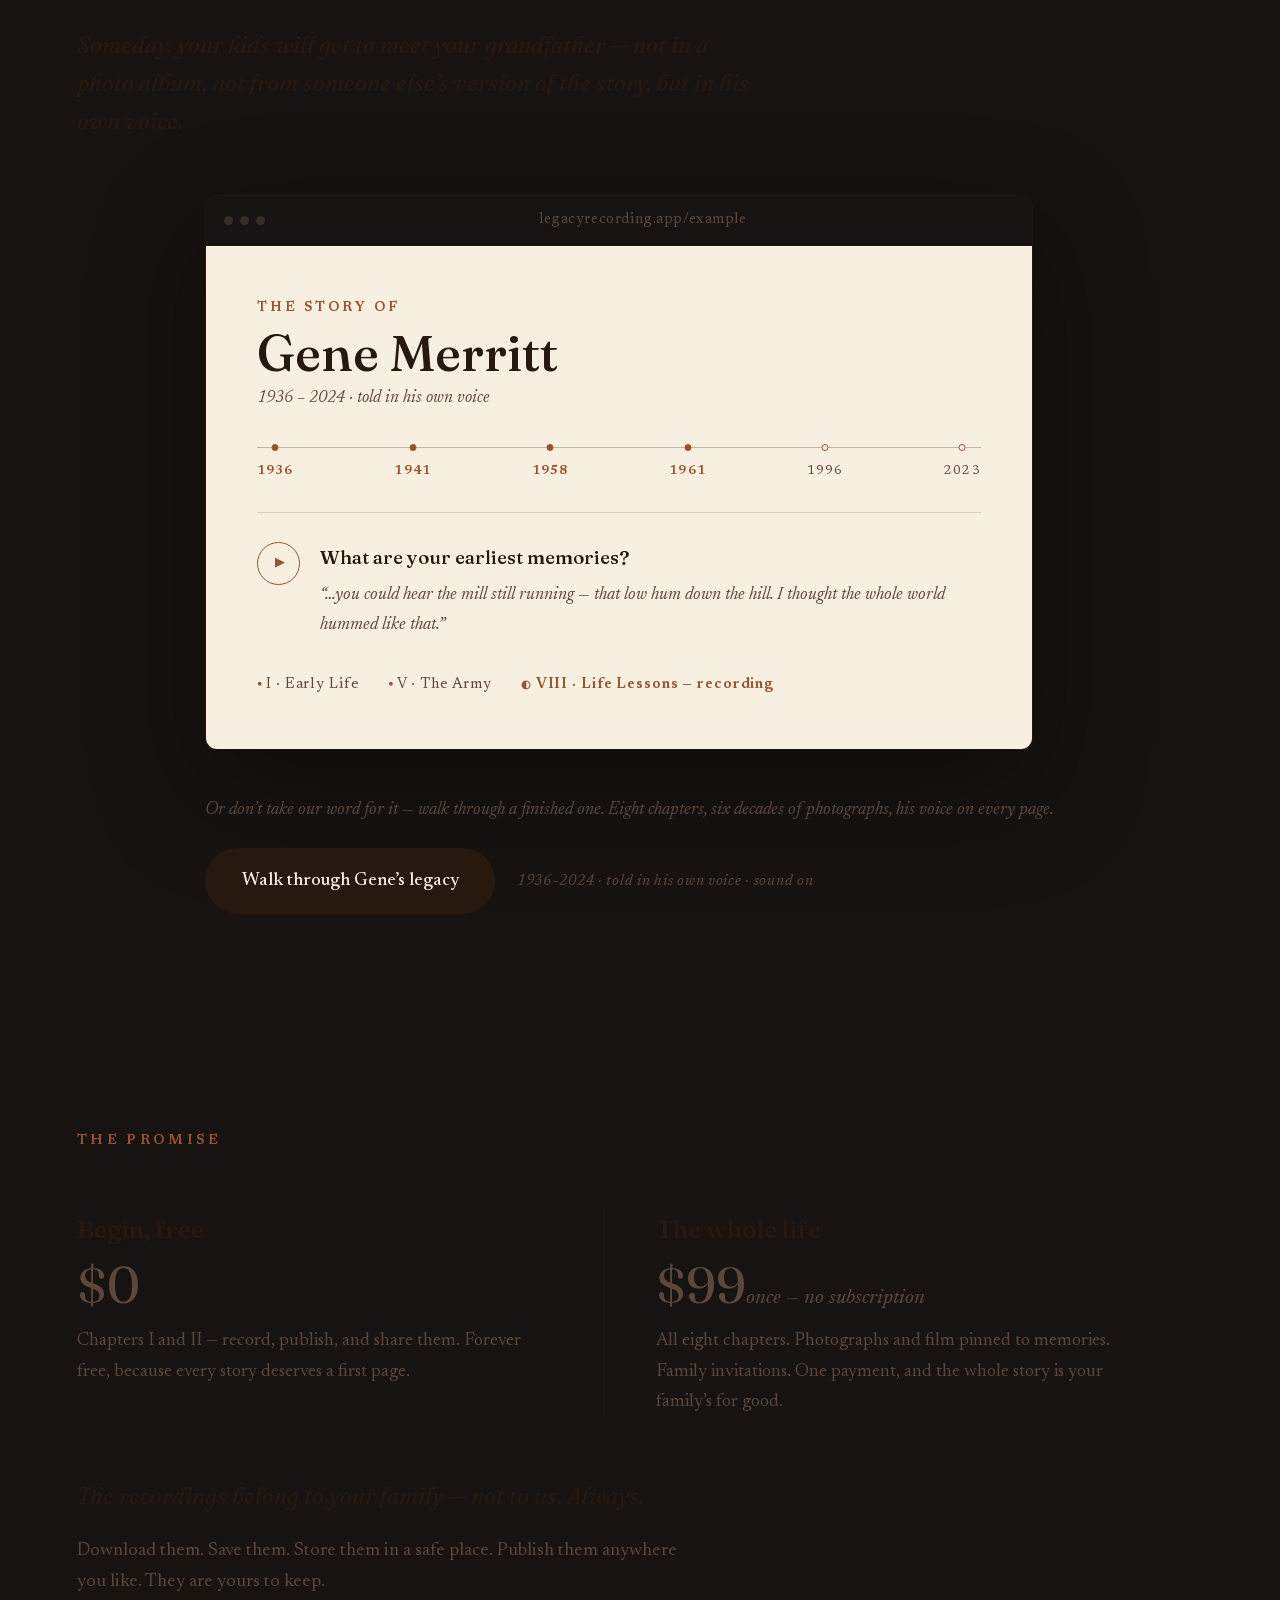
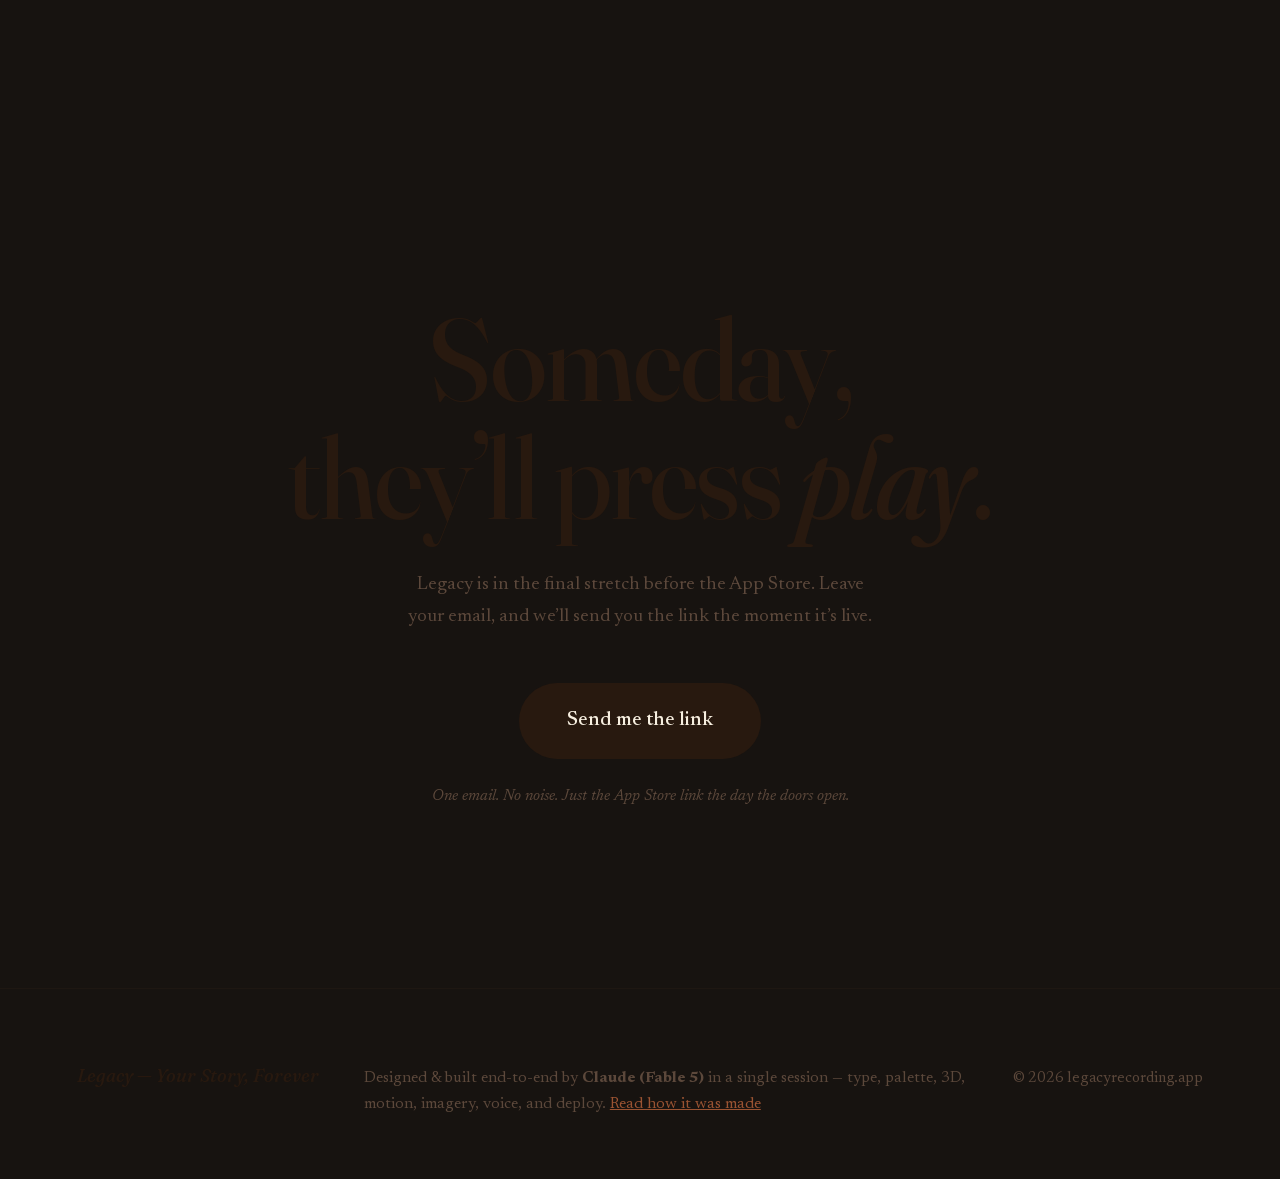
==== commit 5cf62de5: "Neutral storyteller copy; restore generational-meeting line in keepsake Co-Authored-By: Claude Fable" ====
--- a/index.html
+++ b/index.html
@@ -49,11 +49,10 @@
       <span class="line">starts with one question.</span>
     </h1>
     <p class="lede reveal">
-      Not in a photo album, not someone else&rsquo;s version, but in his own
-      voice — telling the stories himself. Legacy Recording guides someone
-      you love through a recorded interview of their whole life and builds
-      the digital places your family can always visit. Even the ones born
-      too late to know them.
+      Legacy Recording guides someone you love through a recorded interview
+      of their whole life — in their own voice, telling their own stories —
+      and builds the digital places your family can always visit. Even the
+      ones born too late to know them.
     </p>
     <div class="hero-actions reveal">
       <a class="btn-primary" href="#waitlist">Be first on the App&nbsp;Store</a>
@@ -137,7 +136,7 @@
       Something happens to people as they age. Quietly, some of them begin to
       wonder whether their life amounted to much. And then someone asks about
       the house they grew up in. The teacher who kept them after school. The
-      day they met their wife. And it starts coming back — things they
+      day they met their sweetheart. And it starts coming back — things they
       haven&rsquo;t told anyone in fifty years.
     </p>
     <p class="meaning-body meaning-echo reveal">
@@ -227,6 +226,9 @@
     their own — the whole story laid out on the timeline of their life, told
     in their voice. Private by default, shared with one invitation. No
     downloads, no accounts, nothing for the family to figure out.</p>
+    <p class="keepsake-meet reveal">Someday, your kids will get to meet your
+    grandfather — not in a photo album, not from someone else&rsquo;s version
+    of the story, but in his own voice.</p>
 
     <div class="browser reveal" role="img" aria-label="Preview of Gene Merritt's legacy website at legacyrecording.app/example">
       <div class="browser-bar"><span class="dot"></span><span class="dot"></span><span class="dot"></span>
--- a/css/main.css
+++ b/css/main.css
@@ -620,6 +620,15 @@
   max-width: 24ch;
 }
 .keepsake-lede { max-width: var(--measure); margin-top: 1.4rem; color: var(--fg-dim); transition: color 0.9s ease; }
+.keepsake-meet {
+  max-width: var(--measure);
+  margin-top: 1.7rem;
+  font-family: 'Fraunces', serif;
+  font-style: italic;
+  font-size: 1.25rem;
+  color: var(--fg-strong);
+  transition: color 0.9s ease;
+}
 .keepsake-example {
   margin: clamp(2.4rem, 5vh, 3.6rem) 0 0 clamp(0rem, 10vw, 10rem);
   font-style: italic;
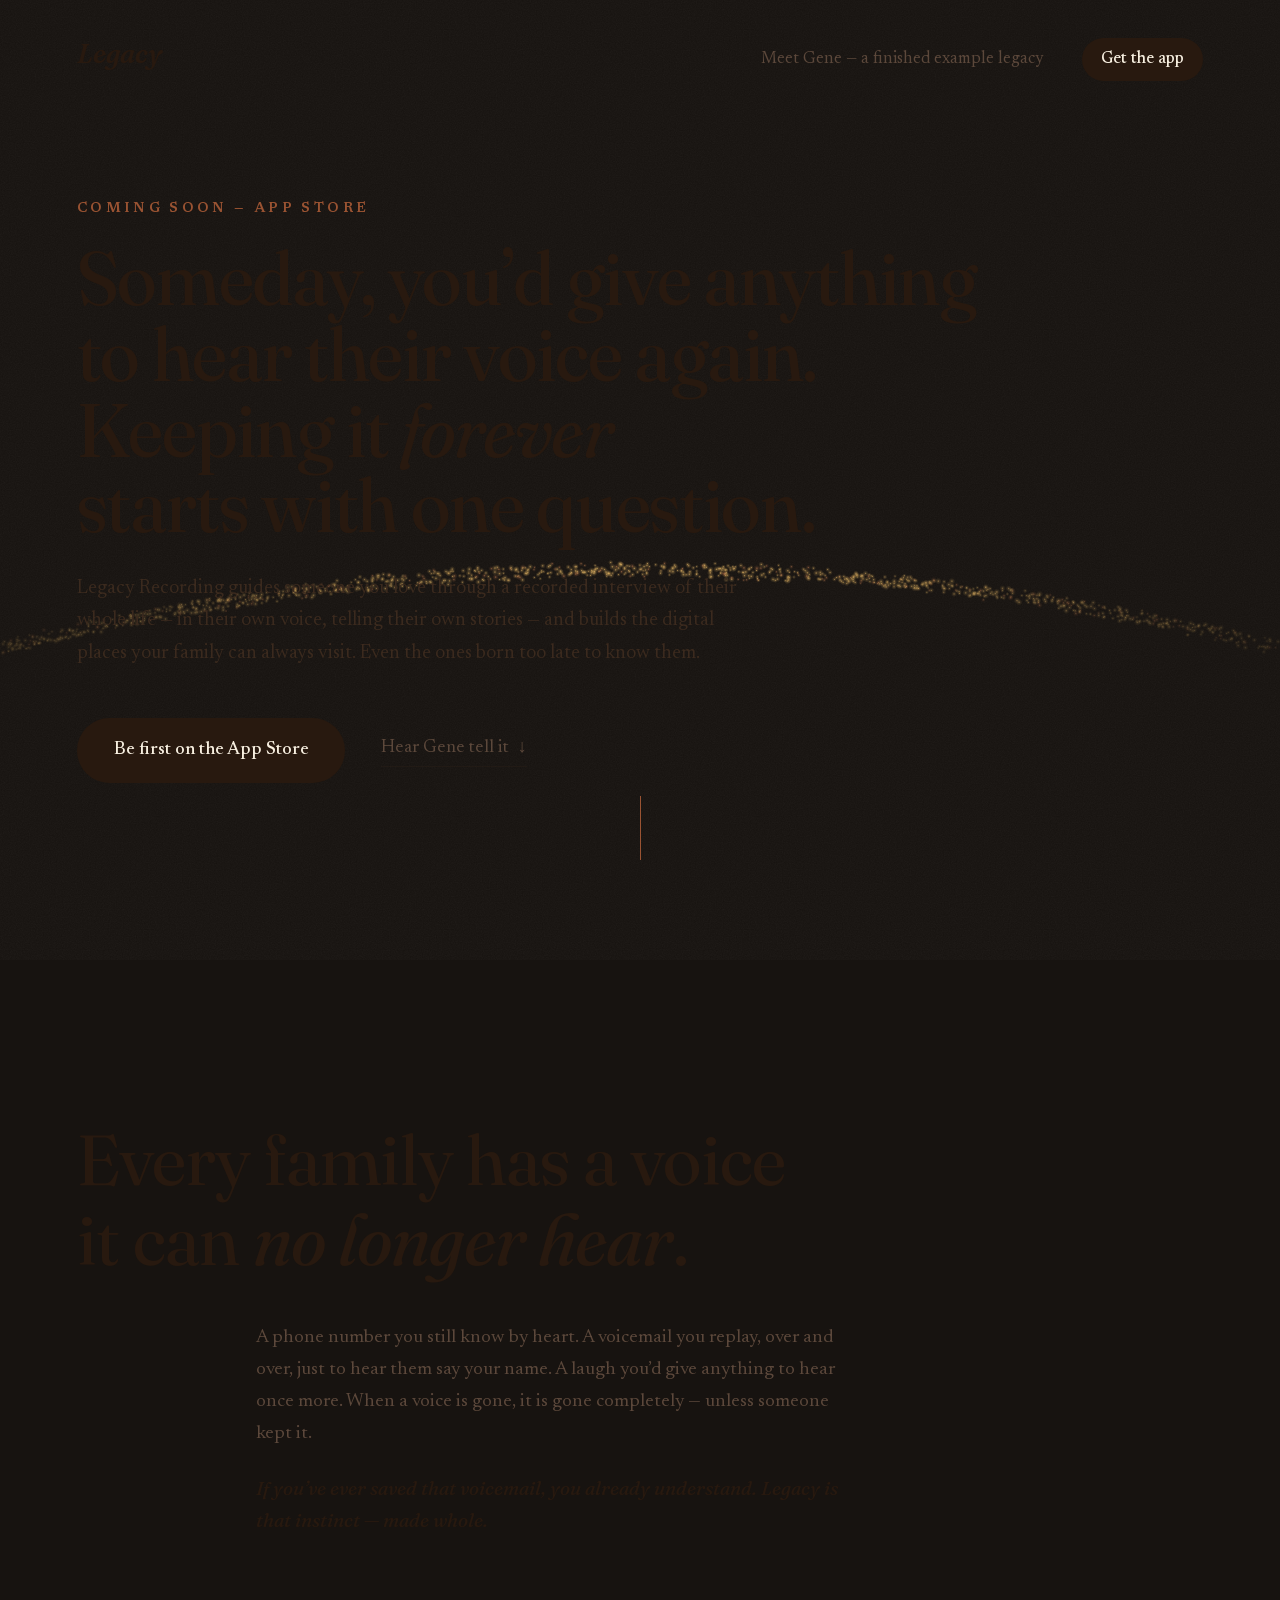
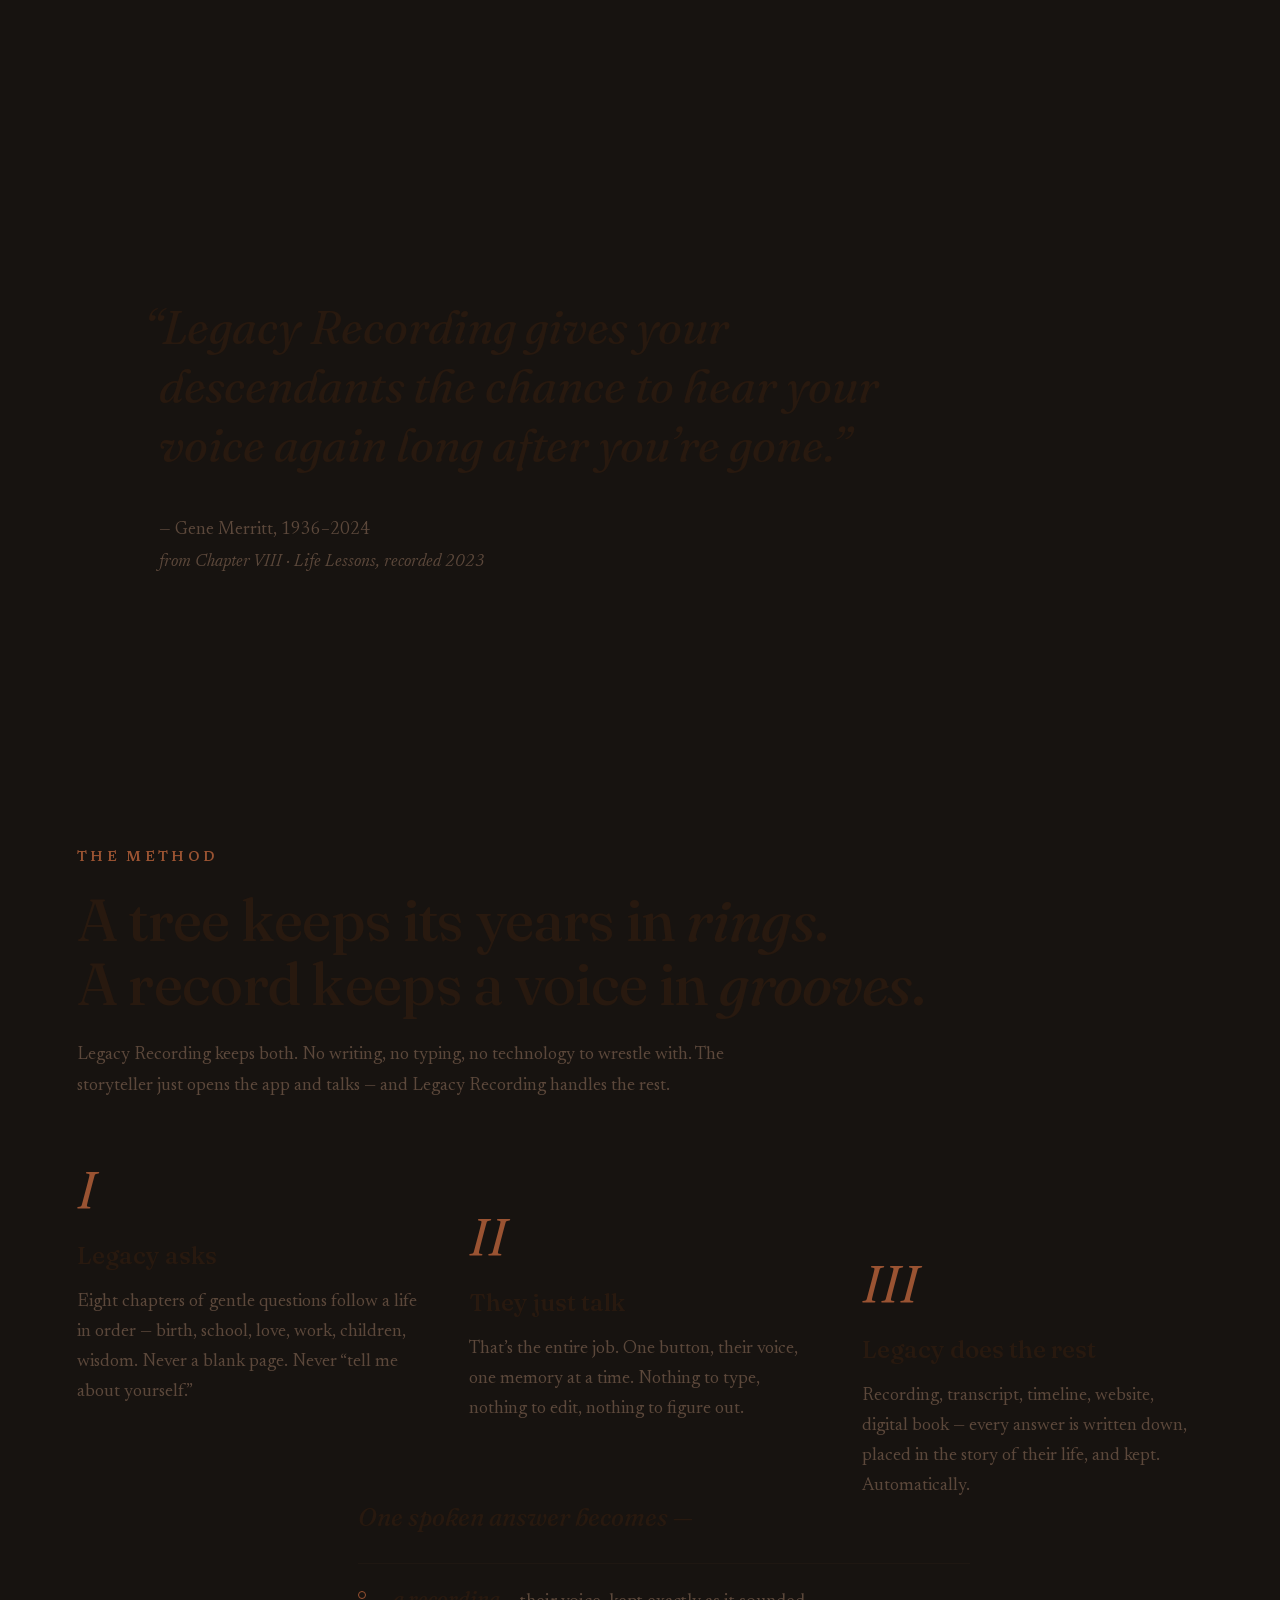
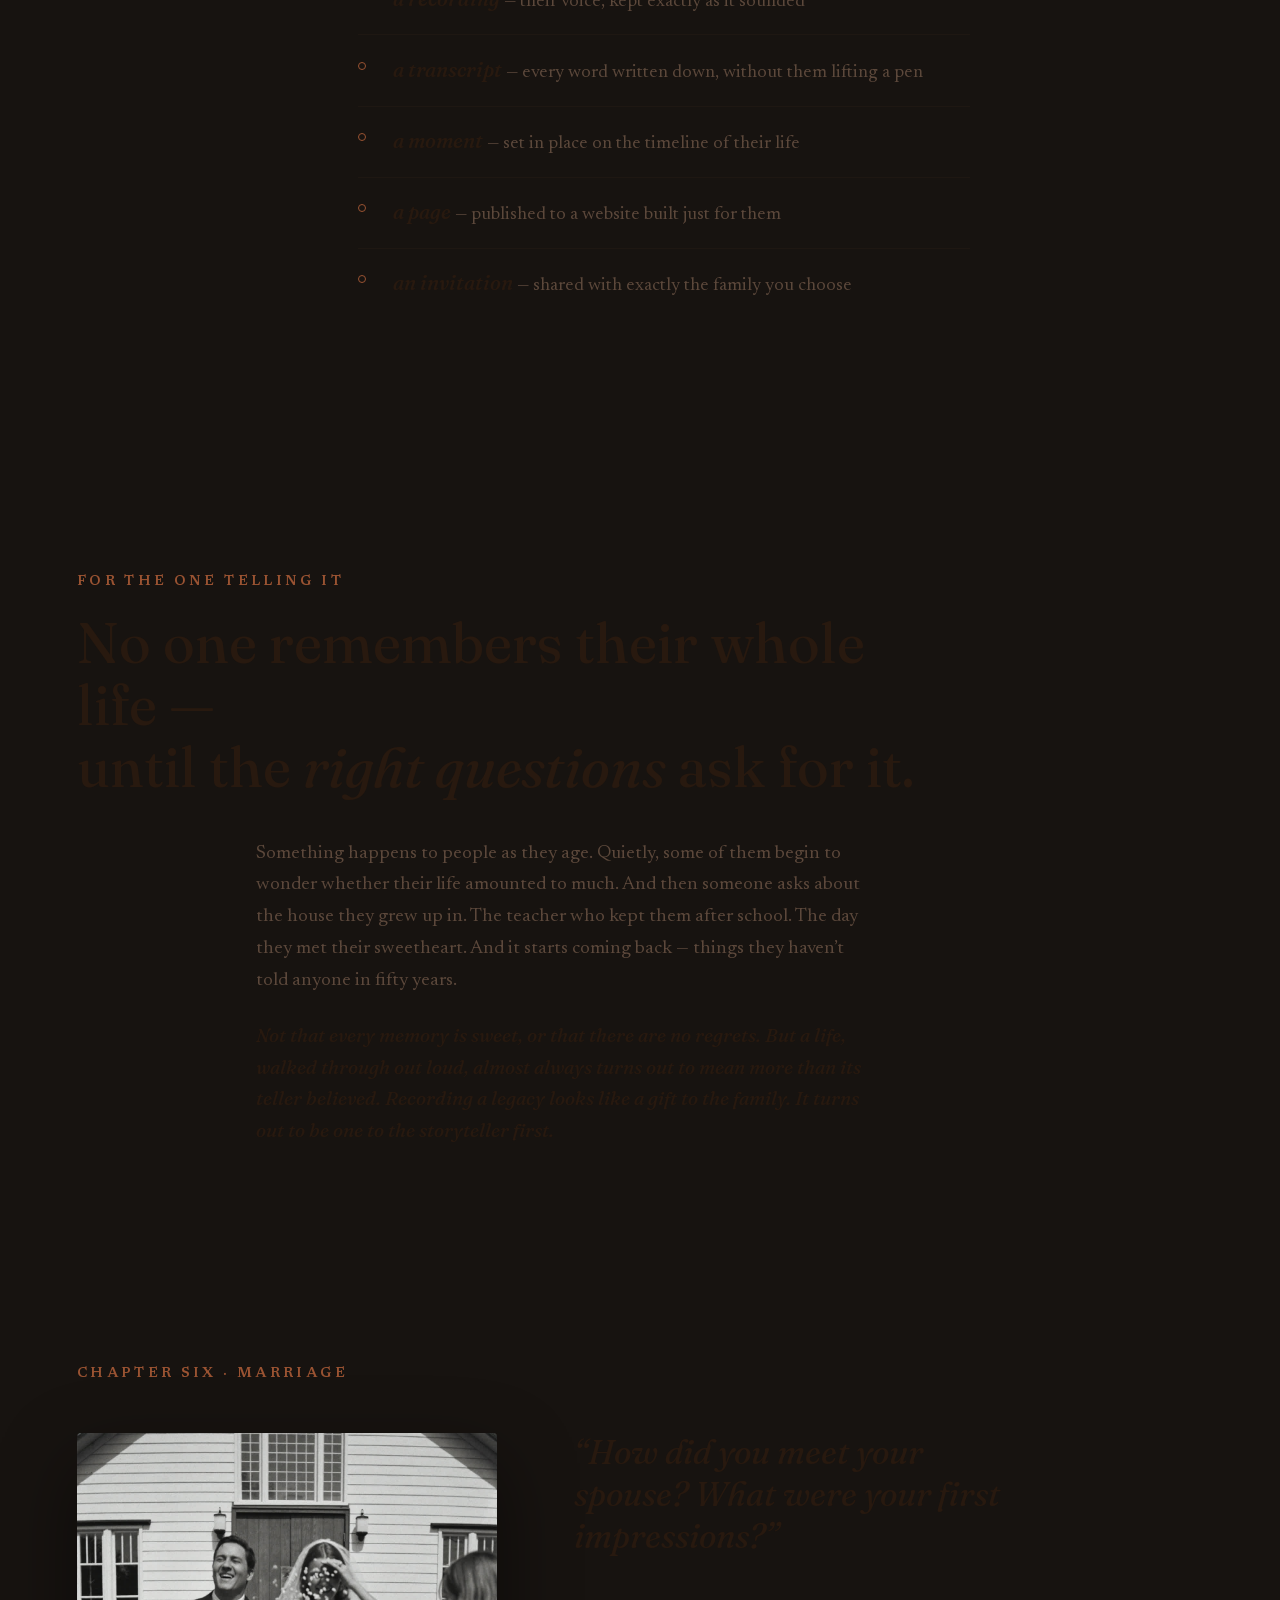
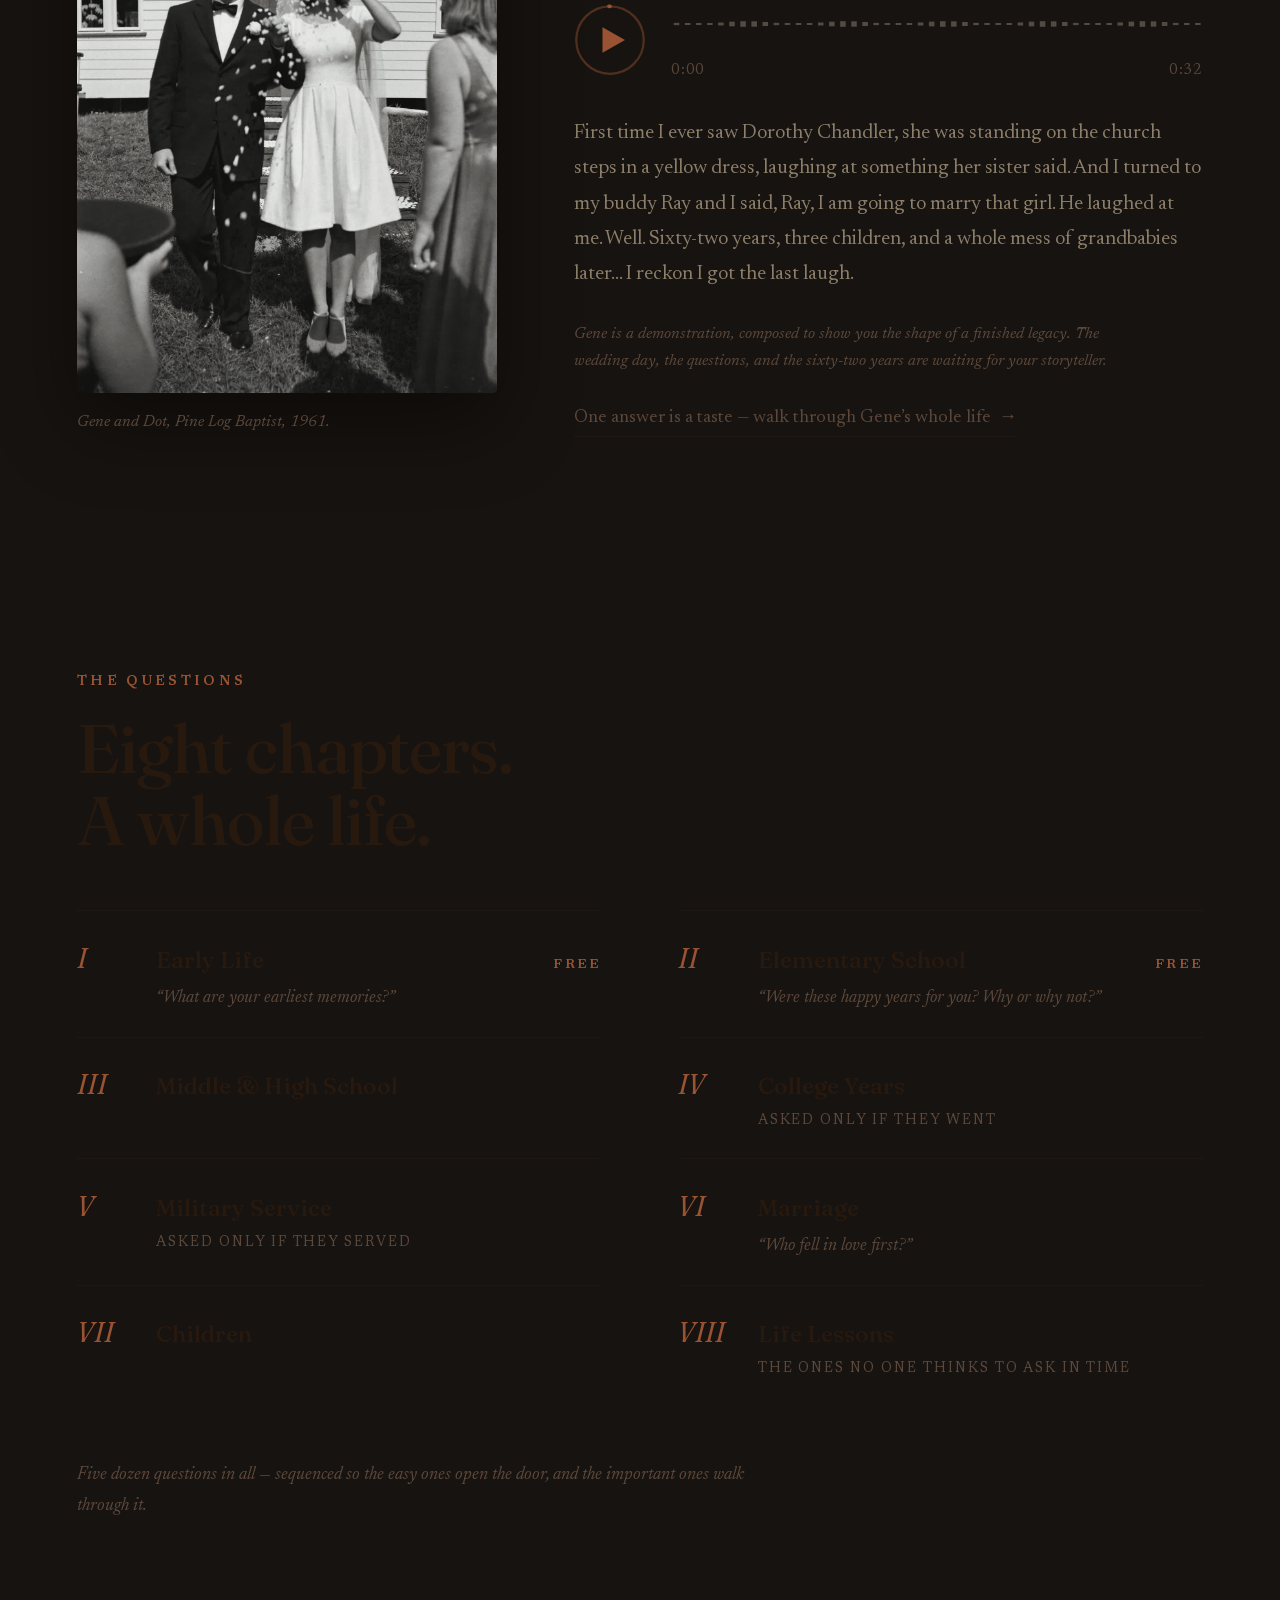
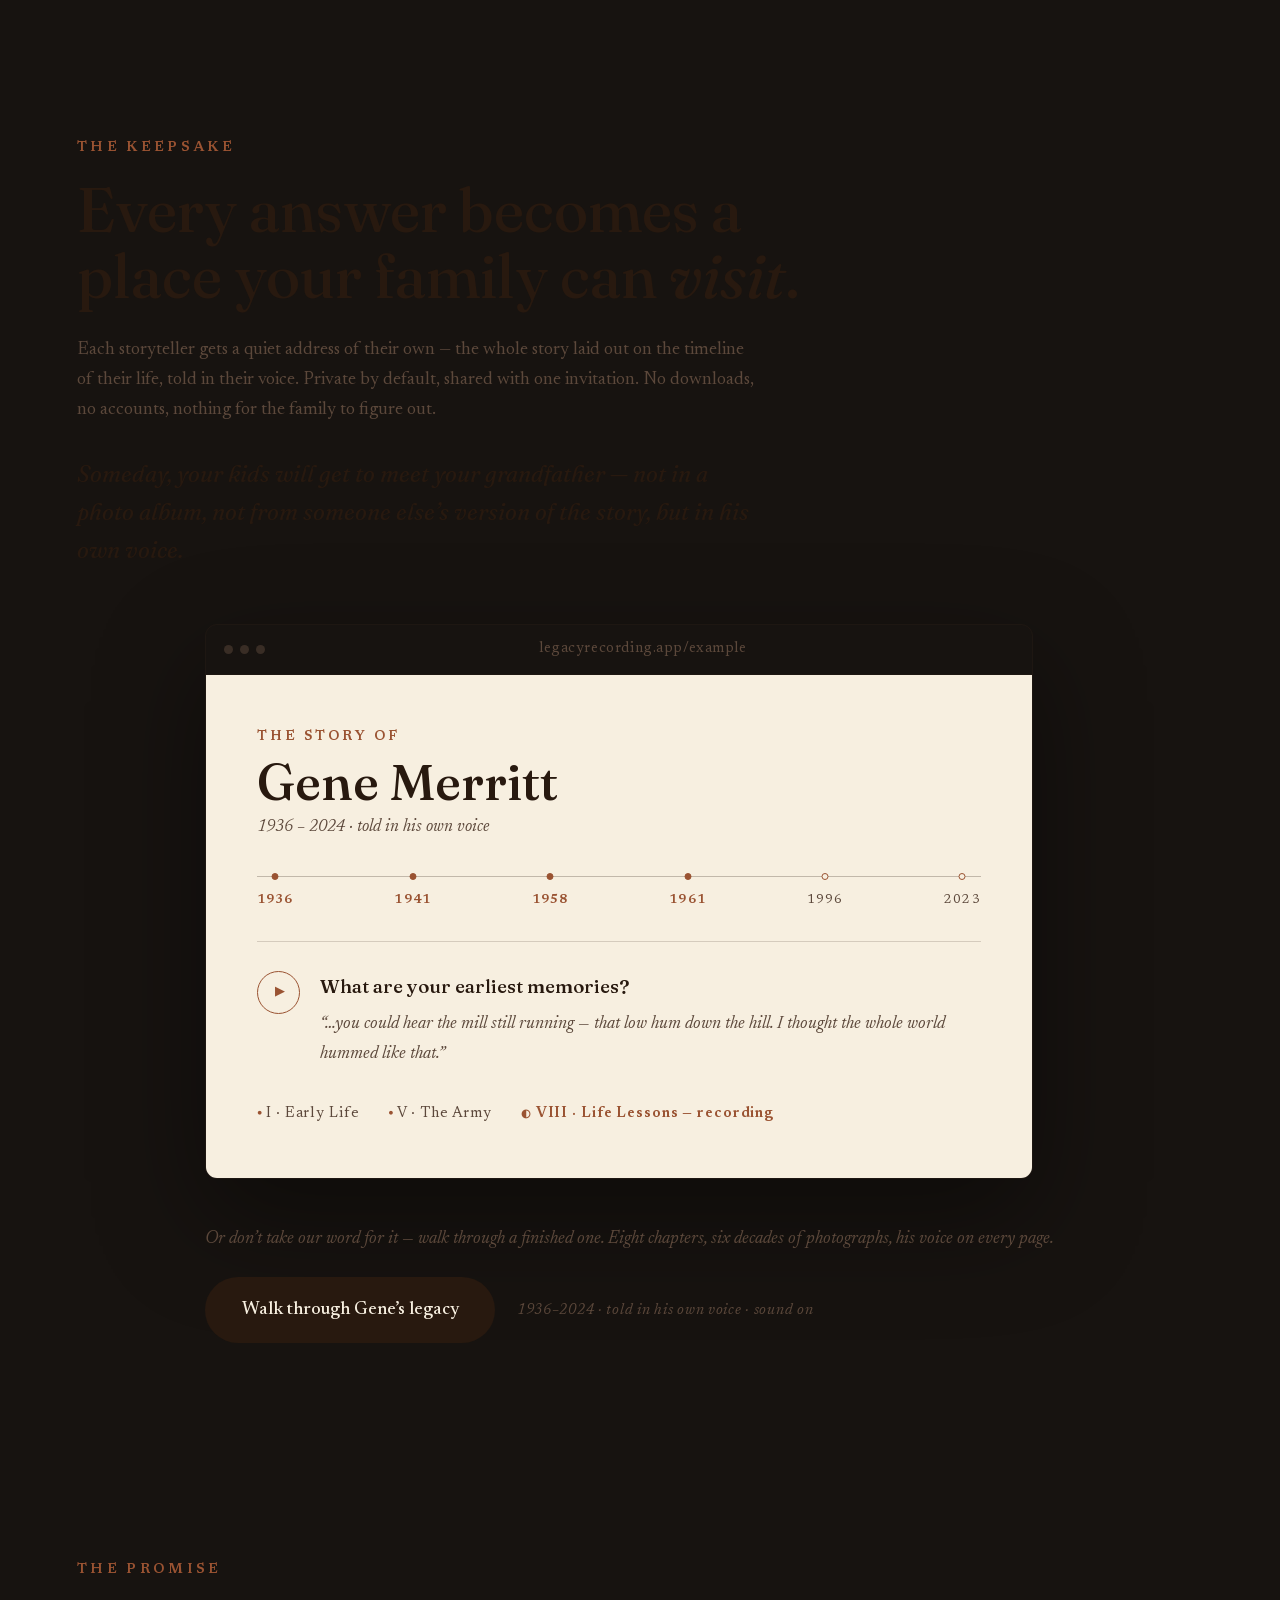
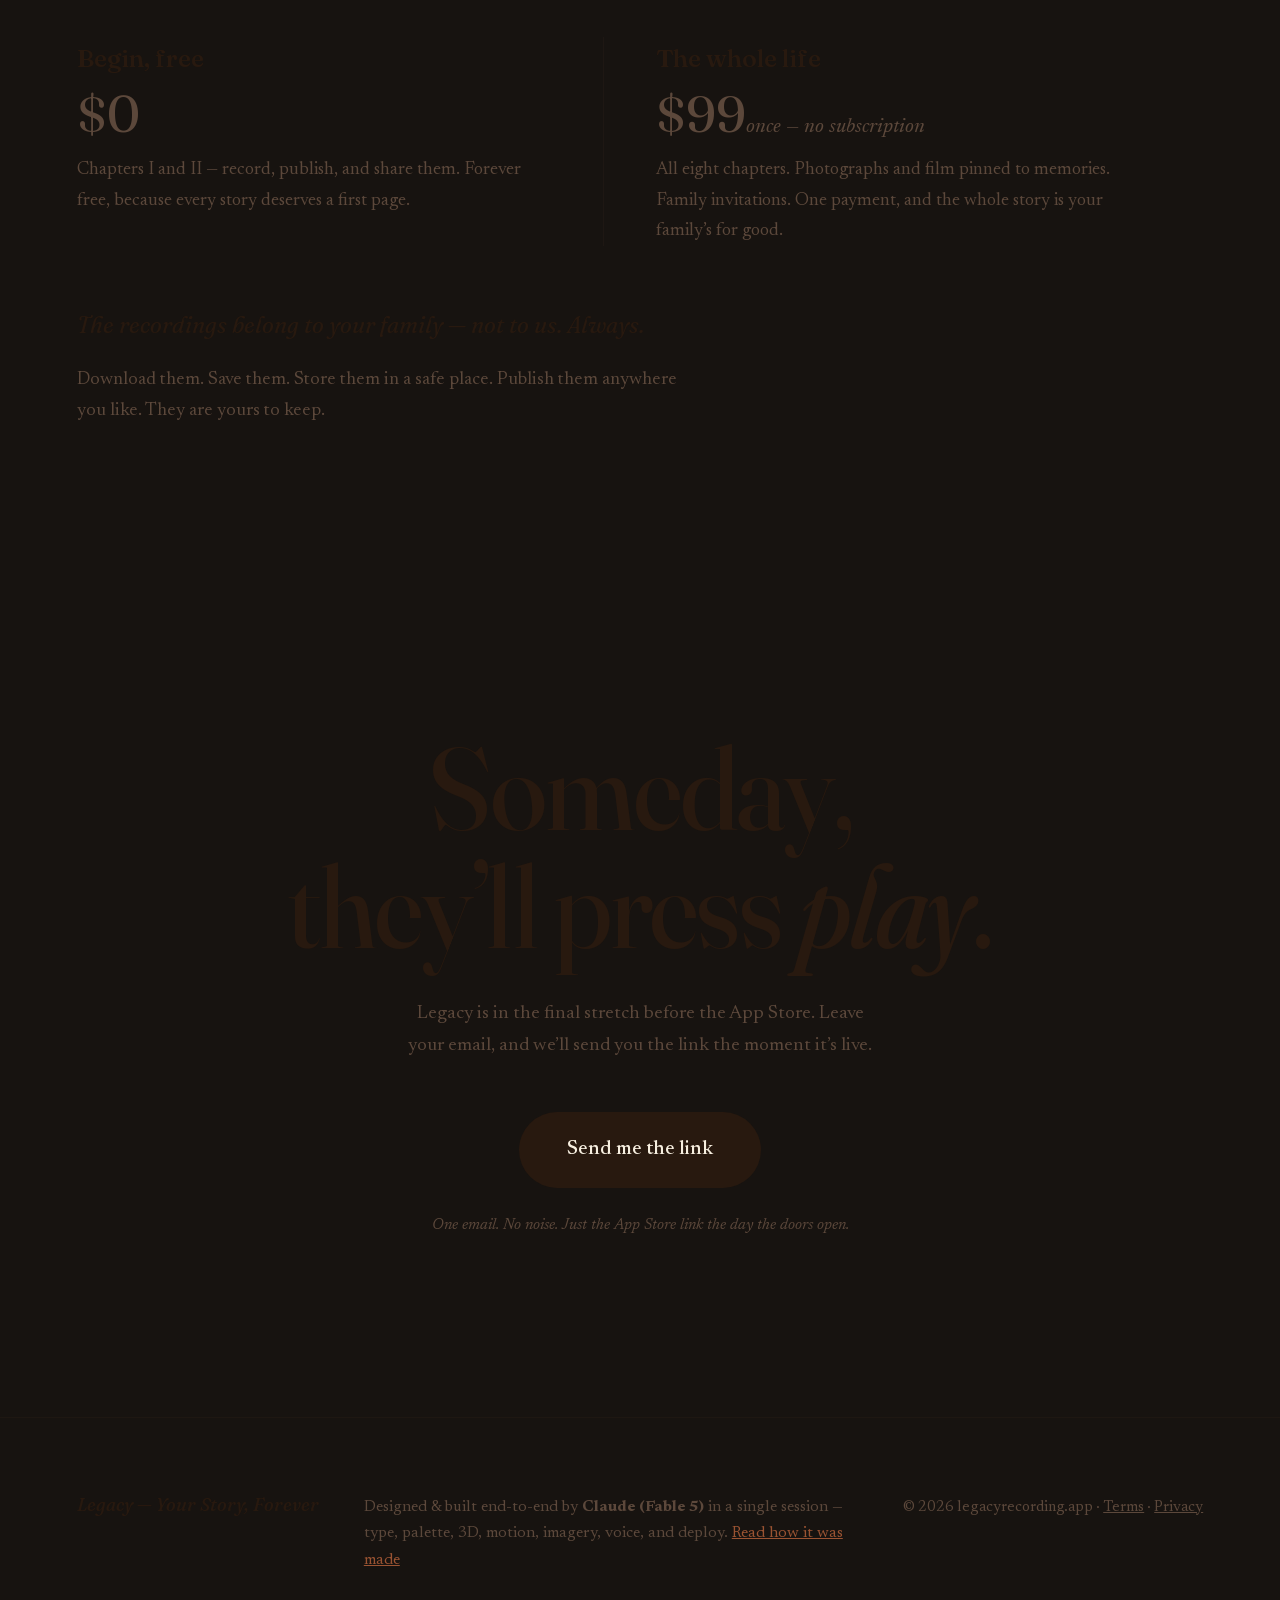
==== commit 12822da0: "Link Terms & Privacy in the footer Co-Authored-By: Claude Fable 5 <noreply@anthropic.com>" ====
--- a/index.html
+++ b/index.html
@@ -307,7 +307,7 @@
   <p class="colo-made">Designed &amp; built end-to-end by <strong>Claude
   (Fable&nbsp;5)</strong> in a single session — type, palette, 3D, motion,
   imagery, voice, and deploy. <a href="/guide/">Read how it was made</a></p>
-  <p class="colo-legal">© 2026 legacyrecording.app</p>
+  <p class="colo-legal">© 2026 legacyrecording.app · <a href="https://stories.legacyrecording.app/terms">Terms</a> · <a href="https://stories.legacyrecording.app/privacy">Privacy</a></p>
 </footer>
 
 <script src="/js/main.js" defer></script>
--- a/css/main.css
+++ b/css/main.css
@@ -469,6 +469,7 @@
 .portrait { position: relative; }
 .portrait video, .portrait img {
   width: 100%;
+  height: auto;
   display: block;
   border-radius: 4px;
   box-shadow: 0 30px 80px oklch(0% 0 0 / 0.45);
